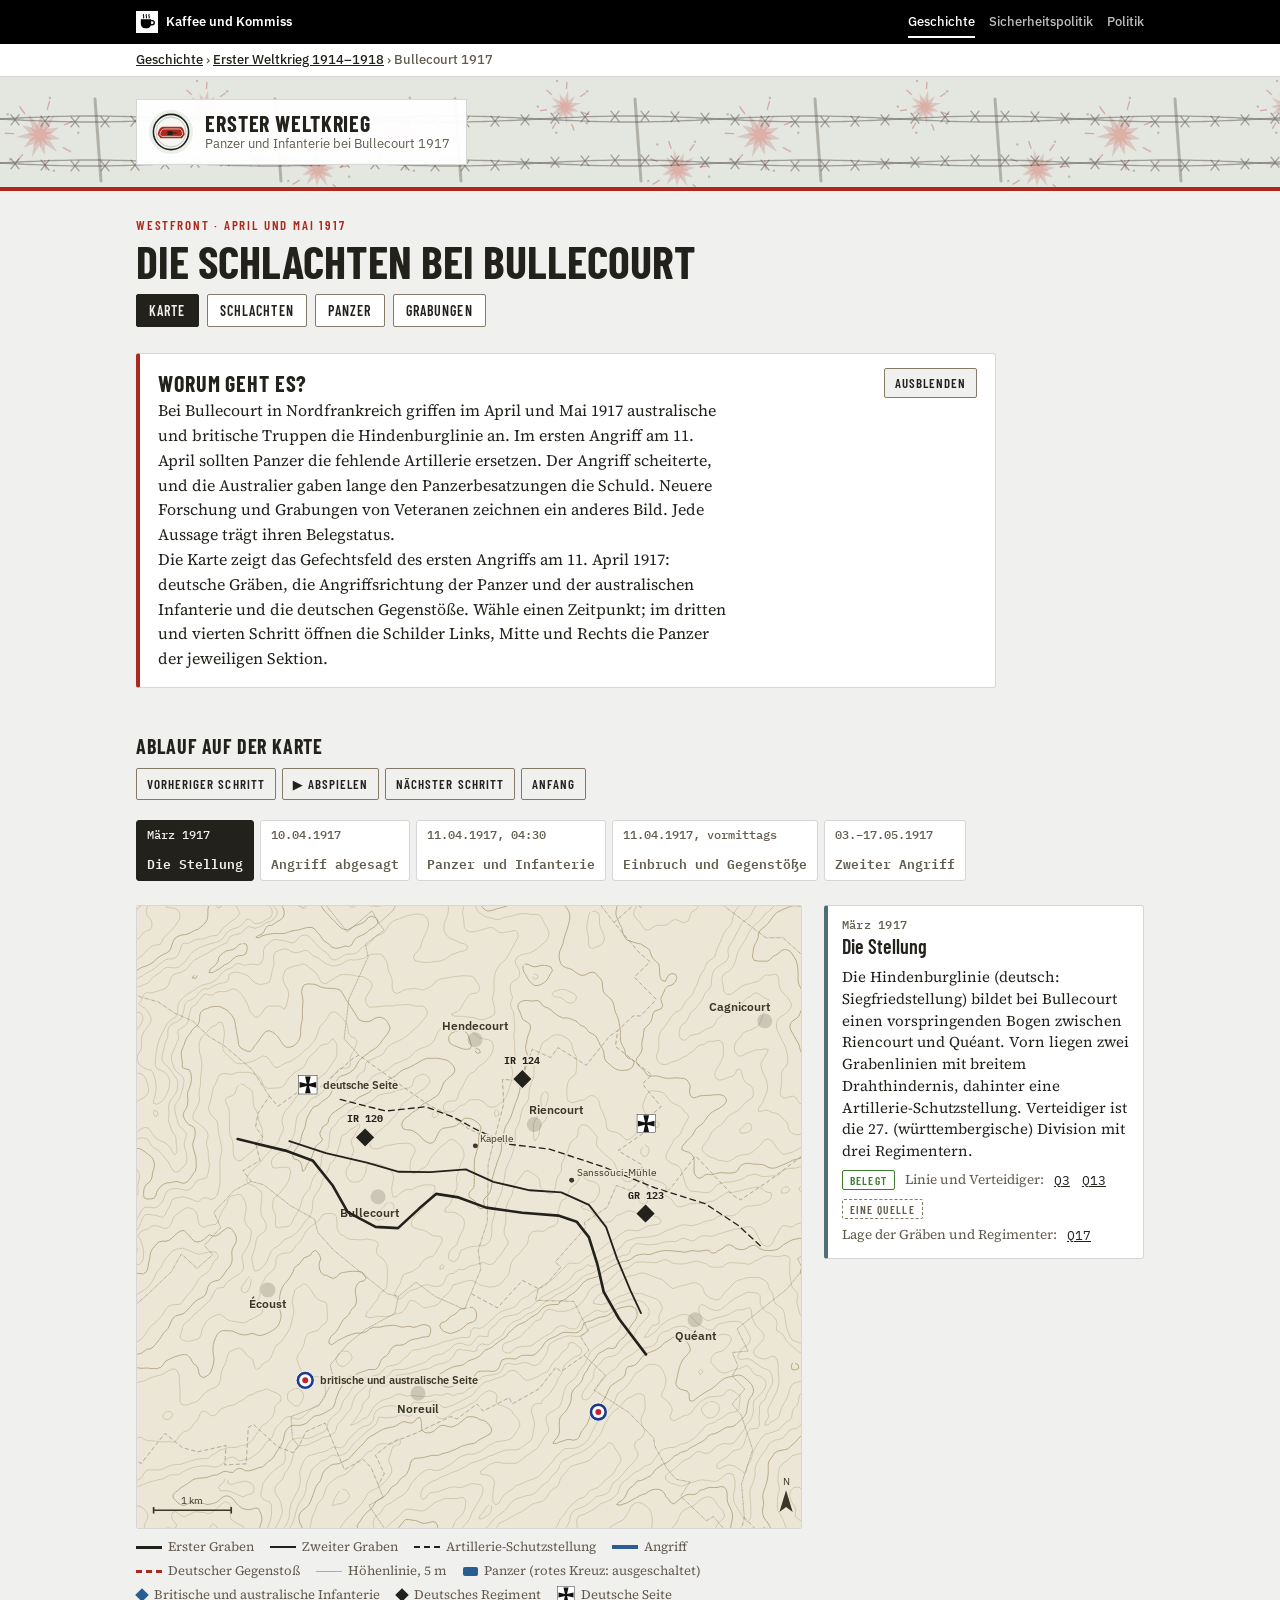
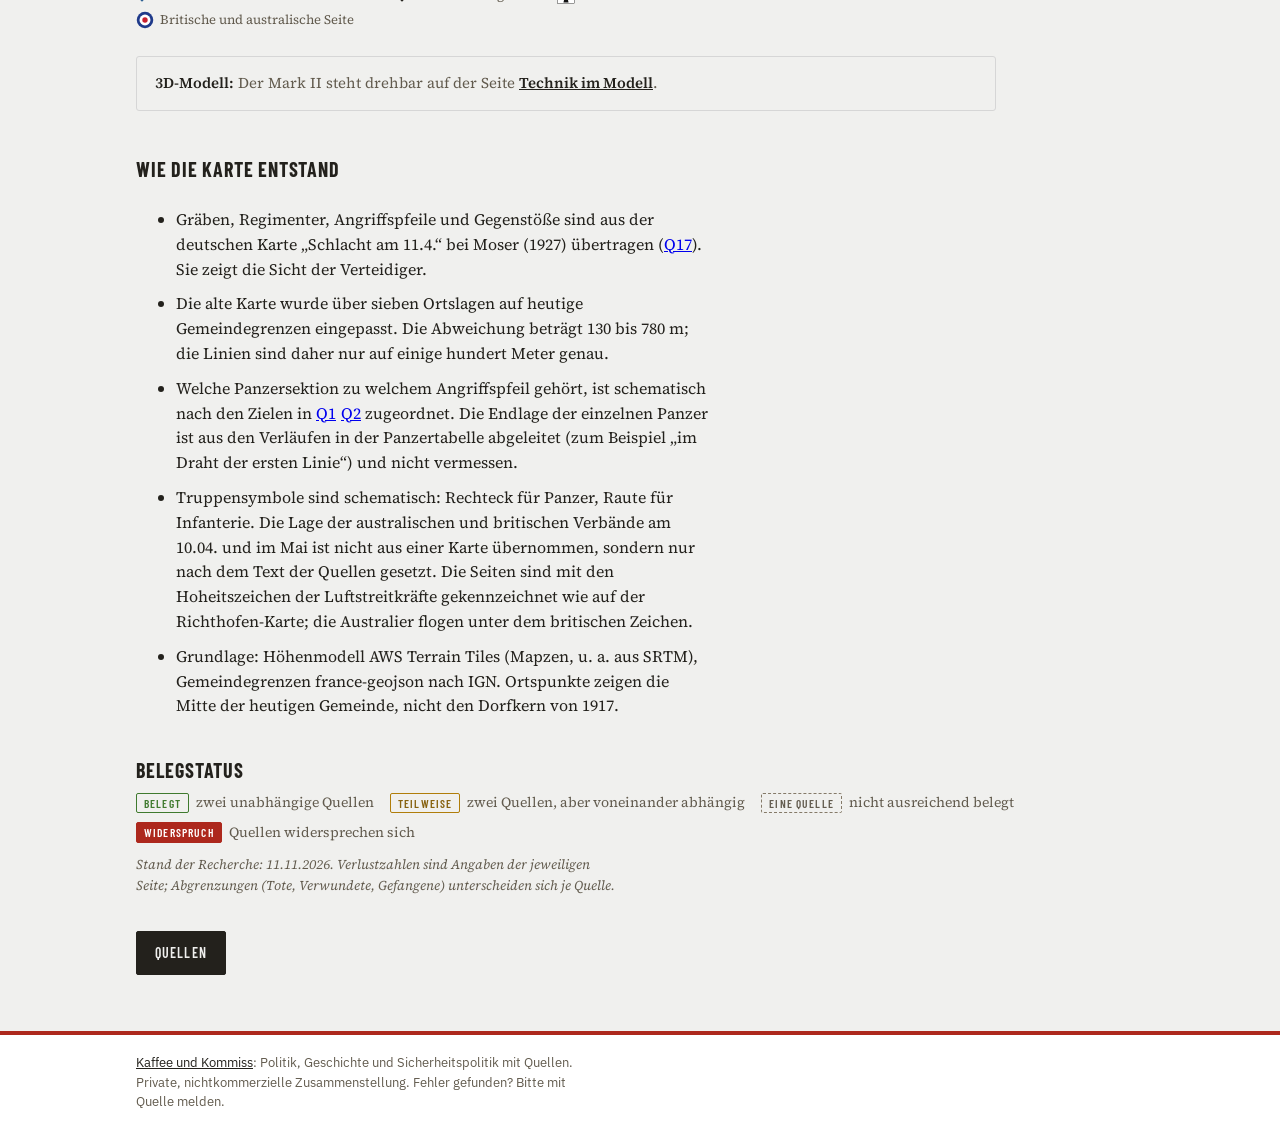
==== index.html @ 636c93b7 "Informationshierarchie: Einstieg, Hauptinformation, Vertiefung Belegstatus-Legende ans Seitenende ve" ====
<!doctype html>
<html lang="de" class="kk-b-gesch">
<head>
<meta charset="utf-8">
<meta name="viewport" content="width=device-width, initial-scale=1, viewport-fit=cover">
<title>Bullecourt 1917</title>
<meta name="description" content="Die Schlachten bei Bullecourt im April und Mai 1917, Schwerpunkt Panzer: interaktive Karte des Gefechtsfelds, Ablauf, Zahlen, Deutungen, mit Belegstatus je Aussage.">
<link rel="canonical" href="https://kaffeeundkommiss.github.io/bullecourt/">
<meta property="og:type" content="website">
<meta property="og:locale" content="de_DE">
<meta property="og:site_name" content="Erster Weltkrieg">
<meta property="og:title" content="Bullecourt 1917">
<meta property="og:description" content="Die Schlachten bei Bullecourt im April und Mai 1917, Schwerpunkt Panzer: interaktive Karte des Gefechtsfelds, Ablauf, Zahlen, Deutungen, mit Belegstatus je Aussage.">
<meta property="og:url" content="https://kaffeeundkommiss.github.io/bullecourt/">
<!-- Vorschau für Linkvorschauen, erzeugt mit werkzeuge/vorschau.js -->
<meta property="og:image" content="https://kaffeeundkommiss.github.io/bullecourt/vorschau/karte.jpg?v=0235e794">
<meta property="og:image:width" content="1200">
<meta property="og:image:height" content="630">
<meta property="og:image:alt" content="Bullecourt 1917: Erster Weltkrieg">
<meta name="twitter:card" content="summary_large_image">
<meta name="twitter:image" content="https://kaffeeundkommiss.github.io/bullecourt/vorschau/karte.jpg?v=0235e794">
<meta name="theme-color" content="#23211C" media="(prefers-color-scheme: light)">
<meta name="theme-color" content="#12110E" media="(prefers-color-scheme: dark)">
<meta name="apple-mobile-web-app-capable" content="yes">
<meta name="apple-mobile-web-app-title" content="Bullecourt 1917">
<link rel="icon" href="icons/favicon.svg" type="image/svg+xml">
<link rel="apple-touch-icon" sizes="180x180" href="icons/apple-touch-icon.png">
<link rel="manifest" href="manifest.webmanifest">
<link rel="stylesheet" href="site.css">
<link rel="preconnect" href="https://fonts.googleapis.com">
<link rel="preconnect" href="https://fonts.gstatic.com" crossorigin>
<link rel="stylesheet" href="https://fonts.googleapis.com/css2?family=Barlow+Condensed:wght@500;600;700&family=Source+Serif+4:opsz,wght@8..60,400;8..60,600&family=IBM+Plex+Sans:wght@400;500;600;700&family=IBM+Plex+Mono:wght@400;500;600&display=swap">
<link rel="stylesheet" href="basis.css">
<link rel="stylesheet" href="seite.css">
<link rel="stylesheet" href="bereich.css">
</head>
<body>
<div class="kk-leiste"><div class="kk-in">
  <a class="kk-haus" href="https://kaffeeundkommiss.github.io/"><img src="kk-tasse.svg" alt="" width="22" height="22"><span>Kaffee und Kommiss</span></a>
  <nav class="kk-bereiche" aria-label="Bereiche"><a href="https://kaffeeundkommiss.github.io/geschichte/" aria-current="true">Geschichte</a><a href="https://kaffeeundkommiss.github.io/sicherheitspolitik/"><span class="kk-lang">Sicherheitspolitik</span><span class="kk-kurz">Sicherheit</span></a><a href="https://kaffeeundkommiss.github.io/politik/">Politik</a></nav>
</div></div>
<nav class="kk-pfad" aria-label="Pfad"><div class="kk-in"><a href="https://kaffeeundkommiss.github.io/geschichte/">Geschichte</a> › <a href="https://kaffeeundkommiss.github.io/geschichte/erster-weltkrieg/">Erster Weltkrieg 1914–1918</a> › <span aria-current="page">Bullecourt 1917</span></div></nav>
<div class="kk-kopf"><div class="kk-in">
  <a class="kk-schild" href="https://kaffeeundkommiss.github.io/geschichte/erster-weltkrieg/"><img src="icons/favicon.svg" alt="" width="44" height="44"><span><span class="kk-name" style="display:block">Erster Weltkrieg</span><span class="kk-unter" style="display:block">Panzer und Infanterie bei Bullecourt 1917</span></span></a>
</div></div>
<main class="wrap" id="inhalt">
  <header>
    <div class="brand"><div class="brand-text">
      <div class="eyebrow">Westfront · April und Mai 1917</div>
      <h1>Die Schlachten bei Bullecourt</h1>
    </div></div>
    <nav class="pages" aria-label="Seiten">
      <a href="index.html" aria-current="page">Karte</a>
      <a href="schlachten.html">Schlachten</a>
      <a href="panzer.html">Panzer</a>
      <a href="grabungen.html">Grabungen</a>
    </nav>
  </header>
  <details class="intro" id="intro" open>
    <summary><h2>Worum geht es?</h2><span class="tgl" aria-hidden="true"><span class="op">Einblenden</span><span class="cl">Ausblenden</span></span></summary>
    <p>Bei Bullecourt in Nordfrankreich griffen im April und Mai 1917 australische und britische Truppen die Hindenburglinie an. Im ersten Angriff am 11. April sollten Panzer die fehlende Artillerie ersetzen. Der Angriff scheiterte, und die Australier gaben lange den Panzerbesatzungen die Schuld. Neuere Forschung und Grabungen von Veteranen zeichnen ein anderes Bild. Jede Aussage trägt ihren Belegstatus.</p>
    <p>Die Karte zeigt das Gefechtsfeld des ersten Angriffs am 11. April 1917: deutsche Gräben, die Angriffsrichtung der Panzer und der australischen Infanterie und die deutschen Gegenstöße. Wähle einen Zeitpunkt; im dritten und vierten Schritt öffnen die Schilder Links, Mitte und Rechts die Panzer der jeweiligen Sektion.</p>
  </details>
  <section class="sect" aria-labelledby="kH">
    <h2 id="kH">Ablauf auf der Karte</h2>
    <div class="kplay" role="group" aria-label="Ablauf steuern"><button type="button" data-k="prev">Vorheriger Schritt</button><button type="button" data-k="play" aria-pressed="false">▶ Abspielen</button><button type="button" data-k="next">Nächster Schritt</button><button type="button" data-k="anf">Anfang</button></div>
    <div class="ksteps" role="group" aria-label="Zeitpunkt wählen">
      <button type="button" data-step="1" aria-pressed="true"><span class="d">März 1917</span><span class="t">Die Stellung</span></button>
      <button type="button" data-step="2" aria-pressed="false"><span class="d">10.04.1917</span><span class="t">Angriff abgesagt</span></button>
      <button type="button" data-step="3" aria-pressed="false"><span class="d">11.04.1917, 04:30</span><span class="t">Panzer und Infanterie</span></button>
      <button type="button" data-step="4" aria-pressed="false"><span class="d">11.04.1917, vormittags</span><span class="t">Einbruch und Gegenstöße</span></button>
      <button type="button" data-step="5" aria-pressed="false"><span class="d">03.–17.05.1917</span><span class="t">Zweiter Angriff</span></button>
    </div>
    <div class="kwrap" data-s="1">
      <figure class="kfig">
<svg class="karte-svg" viewBox="0 0 800 750" role="img" aria-labelledby="kTitel" xmlns="http://www.w3.org/2000/svg">
<title id="kTitel">Karte des Gefechtsfelds bei Bullecourt mit Siegfriedstellung, Angriffsrichtungen und Gegenstößen</title>
<rect class="grund" width="800" height="750"/>
<path class="hl-minor" d="M159.8,-9.9L162.1,-6.1L163.7,-2.1L166.1,1.9L168.6,5.3L169.0,9.3L166.8,12.8L164.4,16.2L161.0,18.4L157.0,19.6L153.5,21.6L150.1,24.2L146.1,25.7L142.1,27.0L138.1,25.5L134.1,24.8L130.6,27.4L127.8,30.5L124.3,33.1L120.3,34.2L116.3,35.2L112.3,36.8L110.1,40.2L108.3,44.0L104.3,45.9L100.3,47.9L96.6,49.9L92.9,51.9L88.9,54.3L85.4,56.5L81.4,58.4L77.4,60.6L73.4,62.9L69.8,64.8L66.6,67.3L64.0,70.5L61.5,73.9L58.5,77.0L55.1,79.1L51.1,80.4L47.1,81.3L43.5,83.1L41.1,86.5L39.5,90.5L38.1,94.5L35.8,98.0L32.2,100.3L28.2,101.7L24.2,102.7L20.2,104.0L16.2,104.8L12.2,104.0L8.3,106.5L6.3,110.6L4.9,114.6L1.9,117.8L4.8,120.7L8.8,122.5L11.9,125.4L13.9,128.9L16.2,132.8L17.3,136.9L16.0,140.9L13.4,144.3L11.1,147.6L8.5,151.2L6.5,155.1L5.6,159.2L5.4,163.2L5.4,167.2L5.4,171.2L3.6,175.1L1.4,178.6L0.1,182.6L0.6,186.6L2.5,190.5L5.9,193.4L9.3,195.5L13.3,197.2L17.3,197.9L19.5,201.5L20.8,205.4L22.0,209.5L22.7,213.5L23.1,217.5L22.9,221.5L22.4,225.5L21.5,229.5L20.1,233.5L19.9,237.5L23.6,239.0L27.5,237.0L30.8,234.7L33.4,231.3L35.5,227.2L37.3,223.2L38.5,219.4L39.3,215.2L39.4,211.2L38.6,207.2L36.6,203.8L33.4,200.4L29.4,198.2L25.5,196.9L22.6,193.5L22.0,189.5L22.3,185.5L22.6,181.5L23.0,177.5L23.7,173.5L24.5,169.5L25.4,165.5L26.8,161.5L28.3,157.4L30.2,153.4L32.2,149.9L34.1,146.0L36.1,142.0L39.1,138.6L42.5,136.1L46.5,134.0L48.8,130.7L49.1,126.6L49.0,122.6L49.7,118.6L51.7,115.0L54.5,111.7L57.4,108.8L60.8,106.1L64.8,104.0L68.8,101.4L72.3,98.8L75.8,96.8L79.4,95.1L83.7,94.0L87.7,93.2L91.7,91.2L95.2,89.0L98.0,86.0L100.8,82.5L103.7,79.5L107.2,76.9L111.2,75.4L115.1,73.9L117.5,70.7L121.5,69.0L125.5,70.3L129.5,71.5L133.5,70.6L137.5,69.8L141.5,70.3L145.5,71.2L149.3,68.8L151.5,64.8L152.4,60.8L152.4,56.8L152.6,52.8L154.1,48.9L157.5,46.2L160.7,43.1L164.4,40.5L168.4,40.5L172.4,41.2L176.4,41.5L180.4,42.6L184.4,44.0L188.4,44.5L191.9,42.1L194.5,38.5L198.2,35.7L202.2,34.9L206.2,36.0L209.6,39.0L212.4,41.9L215.3,45.4L218.2,48.2L221.2,51.1L224.1,53.9L227.9,55.9L230.8,59.1L232.9,62.5L236.5,65.0L240.5,64.6L244.5,62.5L247.9,60.1L251.7,58.5L256.0,57.7L260.0,57.8L264.0,56.9L267.4,54.1L270.2,50.5L273.7,48.3L277.7,46.7L281.0,44.2L284.0,40.8L286.5,37.4L290.3,35.1L294.3,34.2L297.7,32.0L300.4,28.2L302.3,24.7L304.6,21.4L308.0,18.5L312.0,16.6L316.0,15.4L320.0,13.7L324.0,12.3L328.1,11.2L332.1,10.4L336.1,9.7L340.1,9.9L344.1,10.4L347.5,12.6L350.2,16.2L351.2,20.2L350.9,24.2L349.9,28.2L348.1,32.0L346.4,35.8L344.7,39.6L343.3,43.6L342.2,47.6L340.6,51.5L337.8,55.0L334.4,57.9L333.1,61.9L334.9,65.8L338.9,66.8L342.9,67.6L346.9,68.0L350.9,68.0L354.9,67.5L359.0,66.8L363.0,66.6L367.0,65.9L371.0,64.0L374.5,61.9L377.8,59.1L381.8,57.6L385.7,56.2L389.9,54.7L393.9,54.2L397.3,52.2L398.1,48.2L394.4,45.6L390.4,44.8L386.4,42.7L382.4,41.0L378.4,39.6L375.0,37.2L372.1,34.2L370.3,30.5L369.8,26.5L369.9,22.5L371.0,18.5L372.7,14.8L374.3,10.5L375.0,6.5L375.2,2.5L374.8,-1.5L373.3,-5.5L371.2,-9.5L307.5,-9.7L304.2,-6.7L300.8,-3.8L297.2,-1.2L293.1,0.1L289.1,0.5L285.1,0.1L281.1,-0.1L277.1,-0.8L273.1,-2.9L269.1,-3.0L265.1,-1.2L261.7,1.1L257.7,1.3L254.2,-1.5L251.5,-5.0L247.9,-7.0L244.2,-9.5M782.4,-9.9L778.4,-8.8L774.4,-7.4L771.2,-4.4L768.7,-1.1L765.8,1.9L762.6,4.8L759.5,7.5L756.1,10.3L753.6,13.9L750.9,17.3L747.5,20.2L744.0,23.0L741.2,25.8L738.9,29.3L736.8,32.8L734.9,36.8L733.2,40.5L730.9,43.9L728.3,47.6L726.0,51.6L724.0,55.4L722.7,59.7L721.8,63.7L720.5,67.7L718.7,71.7L716.6,75.1L713.7,78.1L709.8,80.2L706.3,83.0L704.6,87.1L705.1,91.1L706.1,95.1L706.6,99.1L707.3,103.1L710.3,106.4L714.3,106.6L718.2,104.8L721.7,102.2L725.2,99.1L728.6,96.7L732.4,95.1L736.5,94.0L740.6,92.7L744.6,91.8L748.6,90.8L752.1,87.7L754.9,84.6L758.9,82.8L762.9,83.6L766.9,82.3L770.9,82.7L772.9,86.5L773.3,90.5L773.5,94.5L774.5,98.5L776.7,102.5L779.5,105.8L782.6,108.8L785.2,112.2L787.5,115.7L788.6,119.7L787.0,123.6L784.1,127.1L781.2,130.2L777.5,132.3L773.9,134.6L771.3,138.0L770.6,142.0L770.5,146.0L771.4,150.0L773.2,153.9L775.3,158.0L777.2,161.9L779.2,165.5L781.1,169.5L782.3,173.5L783.2,177.5L783.9,181.5L784.2,185.5L783.9,189.5L781.8,193.3L778.8,196.3L776.8,200.3L776.4,204.4L776.5,208.4L776.4,212.4L776.2,216.4L775.7,220.4L774.9,224.4L775.2,228.4L778.4,231.0L782.4,231.3L786.4,229.7L790.4,229.0L794.2,231.2L796.4,235.2L799.0,238.4L802.4,236.3L805.2,233.0L807.3,229.5L809.2,225.5L809.9,221.5L809.9,165.5L807.8,161.5L807.3,157.4L808.7,153.6M809.8,538.7L805.8,539.6L801.8,539.4L797.8,537.5L794.4,534.7L791.0,532.0L787.8,529.4L784.7,526.5L781.9,523.1L780.1,519.5L777.8,516.0L774.4,513.4L770.4,511.3L770.4,507.1L771.3,503.0L770.0,499.0L767.8,495.6L764.6,492.4L761.2,490.3L757.4,488.1L754.6,485.3L752.1,481.9L750.7,477.8L750.8,473.8L750.9,469.8L748.1,466.8L744.0,465.9L740.0,465.6L736.0,465.2L732.0,466.7L728.6,468.9L724.6,470.7L720.6,472.5L717.2,474.9L713.7,477.5L710.3,480.6L706.9,483.6L703.4,486.0L699.4,487.4L695.4,487.0L691.4,485.6L687.4,483.9L684.0,481.5L680.0,479.9L677.0,483.0L676.9,487.0L677.7,491.0L679.8,494.4L683.4,497.3L686.8,499.4L690.8,499.2L694.7,497.3L698.8,496.0L702.8,495.2L706.9,494.2L710.9,493.0L714.9,491.1L718.3,489.0L721.9,487.0L726.3,486.5L730.3,486.5L734.2,484.7L738.3,484.0L740.5,487.6L740.4,491.6L741.1,495.6L742.7,499.6L744.5,503.6L746.9,507.0L750.0,509.9L753.2,513.3L755.3,517.3L755.2,521.3L752.8,524.8L749.8,527.6L746.9,530.6L744.1,533.9L742.8,537.9L745.2,542.0L748.6,544.2L752.6,545.4L756.6,545.8L760.6,544.6L764.3,542.5L768.7,543.0L770.9,546.5L772.1,550.5L772.5,554.5L772.4,558.6L772.7,562.6L773.2,566.6L773.5,570.6L773.4,574.6L772.6,578.6L771.6,582.6L770.0,586.6L767.7,590.6L766.0,594.6L764.1,598.6L761.9,602.1L760.2,606.1L760.1,610.1L761.0,614.1L759.9,618.1L757.2,621.3L756.7,625.5L761.1,625.0L764.1,621.5L768.1,619.6L771.5,617.4L774.0,614.1L774.9,610.1L775.9,606.1L777.8,602.3L779.9,598.6L782.2,594.6L784.0,590.6L785.2,586.6L786.2,582.6L787.9,578.6L790.4,575.5L794.4,573.9L798.4,572.7L802.4,572.4L806.4,572.7M20.8,246.0L19.8,250.1L21.9,253.8L25.4,251.8L24.5,247.8L20.8,246.0M132.9,-9.8L136.4,-7.8L139.8,-5.7L143.8,-5.7L147.8,-6.2L151.8,-6.2L155.8,-4.4L158.8,-1.5L160.9,1.9L162.9,5.9L162.9,9.9L161.0,13.5L157.5,15.7L153.5,17.8L150.1,20.0L146.1,21.1L142.1,21.3L138.7,18.6L135.8,15.7L131.8,16.2L129.1,19.6L126.1,22.8L122.6,25.3L118.6,26.8L114.6,27.9L111.1,29.9L107.8,32.8L105.2,36.2L103.1,39.6L99.7,42.0L95.7,43.6L91.7,44.7L87.7,45.7L83.7,47.0L79.7,48.2L76.1,49.9L72.3,52.0L68.3,54.4L64.9,57.4L62.2,60.8L60.0,64.2L57.4,67.6L54.2,70.5L51.1,73.2L47.1,74.6L43.1,74.4L39.1,73.9L35.1,74.0L31.7,76.2L28.8,79.5L25.4,81.8L21.9,84.1L18.5,86.3L16.2,89.8L13.6,92.8L9.3,94.4L5.3,96.0L1.3,97.4L-2.4,99.1L-6.1,101.1L-9.6,103.1L-9.5,134.1L-5.5,132.3L-2.1,129.5L1.9,127.8L5.8,130.0L7.2,134.0L6.9,138.0L5.0,142.0L2.5,145.4L-0.0,148.9L-1.7,152.9L-2.6,156.9L-2.9,160.9L-2.8,164.9L-2.7,168.9L-3.7,172.9L-5.9,176.3L-9.0,179.1L-9.5,205.2L-5.5,203.5L-1.6,202.1L2.5,201.4L6.5,203.0L9.3,205.9L11.3,209.5L12.5,213.5L13.4,217.5L14.0,221.5L13.2,225.5L10.8,228.9L7.6,231.5L3.6,233.2L0.2,235.3L-3.2,238.1L-5.4,242.1L-6.3,246.1L-7.8,250.1L-9.5,278.2L-5.5,275.9L-1.5,273.9L1.9,270.8L5.3,268.4L9.3,266.8L13.3,267.4L16.0,270.7L18.3,274.1L20.8,277.4L23.6,280.2L27.6,282.5L31.7,284.2L35.1,286.3L38.4,289.0L40.8,292.4L42.9,296.5L45.3,299.9L48.1,296.5L48.1,292.4L47.4,288.4L47.1,284.4L47.1,280.4L46.0,276.4L43.1,273.1L41.2,269.0L40.2,265.0L38.4,261.0L37.7,257.0L38.4,253.0L38.5,249.0L38.2,245.0L38.1,241.0L39.0,237.0L41.2,233.0L43.7,229.8L46.4,226.1L48.2,222.1L48.8,218.1L49.2,214.1L48.8,210.1L46.5,206.2L43.7,202.7L41.6,199.2L39.3,195.8L36.2,192.7L32.9,190.1L30.6,186.6L30.1,182.6L30.6,178.6L31.8,174.6L32.8,170.6L33.3,166.6L34.9,162.6L37.0,158.6L37.2,154.6L37.1,150.6L38.1,146.6L40.7,143.1L44.2,141.0L48.2,139.3L52.3,136.9L54.3,133.4L55.3,129.4L56.6,125.4L57.0,121.4L58.3,117.4L61.4,114.3L65.4,113.0L69.0,111.1L71.7,108.1L74.4,104.8L77.4,101.6L81.4,99.7L85.4,99.9L89.4,98.2L92.9,95.9L96.9,94.3L100.9,92.9L104.9,92.5L108.7,91.1L110.7,87.1L110.5,83.1L114.0,80.6L118.1,79.7L122.1,79.9L126.1,81.3L129.9,82.5L134.0,84.2L136.9,87.4L139.7,90.5L143.2,93.1L147.2,94.5L151.2,94.2L155.2,93.5L159.3,91.9L160.9,87.7L161.7,83.7L162.5,79.7L163.6,75.7L164.9,71.7L165.1,67.7L164.6,63.7L164.6,59.7L166.4,55.7L170.1,53.8L174.1,52.5L178.1,51.5L182.1,52.7L185.6,54.8L189.6,56.1L193.6,56.2L197.6,55.1L201.6,53.4L205.6,54.0L208.8,56.8L211.9,59.9L215.7,61.4L219.3,63.4L222.5,65.9L226.2,68.7L230.2,70.5L234.2,72.0L238.2,72.2L242.2,71.2L246.2,69.9L250.1,67.7L253.7,65.4L257.7,64.7L261.7,65.1L265.7,64.6L269.7,63.9L273.7,62.9L277.1,60.4L281.0,58.5L285.1,58.0L289.1,57.9L293.1,58.0L296.5,60.2L298.9,63.7L301.1,67.7L302.0,71.7L302.4,75.7L303.6,79.7L305.7,83.6L307.2,87.7L307.5,91.7L307.5,95.7L307.5,99.7L309.2,103.7L312.8,105.4L317.2,103.9L320.6,101.7L324.6,100.4L328.6,100.1L332.6,99.4L336.6,99.6L340.6,100.6L344.6,101.0L348.7,99.7L352.7,97.7L356.1,95.4L358.8,92.2L362.3,89.4L366.2,87.7L370.4,86.9L374.4,86.7L378.4,85.8L382.4,84.9L386.4,84.7L390.4,84.2L394.4,84.1L398.4,84.2L402.4,84.5L406.3,86.5L408.7,90.5L411.3,94.0L412.5,98.0L412.2,102.0L409.3,105.0L405.3,105.2L401.3,106.1L398.4,109.1L396.1,112.6L393.9,116.3L391.7,120.3L389.3,124.3L386.2,127.1L382.4,128.7L378.5,130.6L382.4,132.6L386.4,132.8L390.4,132.8L394.4,132.9L398.4,133.7L402.4,134.1L406.4,134.6L410.5,136.1L414.5,137.1L418.5,136.7L422.4,135.1L426.5,133.5L430.3,131.1L431.4,127.1L430.7,123.1L429.9,119.1L428.8,115.2L428.3,111.1L429.4,107.1L430.1,103.1L430.1,99.1L430.0,95.1L430.1,91.1L430.3,87.1L431.0,83.1L432.2,79.3L433.9,75.6L436.2,71.8L439.1,68.5L442.5,66.1L445.2,63.1L447.4,59.1L449.4,55.4L451.6,51.6L453.8,47.6L455.6,43.6L457.7,40.2L459.5,36.2L458.6,32.2L455.7,29.4L451.6,30.3L447.6,30.9L443.6,31.7L439.6,32.4L435.7,31.6L432.2,28.9L428.8,26.2L424.8,26.1L420.7,27.0L416.7,28.4L412.7,29.5L408.7,30.5L404.7,31.1L400.7,31.1L397.0,29.3L394.5,25.9L393.9,21.9L393.8,17.9L393.2,13.9L392.3,9.9L392.4,5.9L393.4,1.9L394.1,-2.1L394.2,-6.1M762.3,-9.5L760.6,-5.7L756.6,-3.7L752.6,-3.6L748.6,-2.4L745.2,0.7L742.9,4.1L740.9,8.2L738.9,11.7L736.0,15.0L732.6,17.2L729.2,20.0L727.2,23.6L725.4,27.6L723.1,31.6L721.2,35.1L719.4,38.9L717.6,42.5L715.2,45.9L713.0,49.4L711.9,53.4L712.3,57.4L712.6,61.4L710.9,65.4L707.4,68.2L704.0,70.4L700.6,72.7L697.1,75.3L694.7,78.5L693.3,82.5L692.4,86.5L692.1,90.5L692.1,94.5L690.6,98.5L687.4,101.9L684.5,104.8L682.8,108.7L681.1,112.8L678.3,116.3L675.6,119.7L673.1,123.1L670.2,126.0L666.8,128.8L665.1,132.6L663.4,136.3L661.1,140.2L657.6,142.3L654.6,145.4L653.9,149.4L653.1,153.4L653.6,157.4L655.9,160.8L659.9,161.8L663.4,159.4L666.2,156.3L670.2,155.2L674.2,154.7L678.2,153.1L681.7,150.8L685.1,148.6L689.1,146.8L693.1,145.7L695.9,142.6L697.7,138.8L700.0,135.3L703.4,132.5L706.9,130.1L710.3,128.0L714.3,126.7L718.3,126.5L722.3,126.7L726.2,124.3L727.9,120.3L729.7,116.7L732.0,113.4L735.4,110.6L739.5,108.9L742.3,105.8L746.3,104.6L750.1,106.5L753.8,109.2L757.2,111.4L761.0,112.8L762.1,116.8L760.9,120.8L758.5,124.3L755.8,127.7L754.0,131.7L752.6,135.6L751.2,139.7L749.2,143.3L745.8,145.9L741.8,148.2L737.8,150.0L733.7,151.0L729.9,153.4L727.6,157.4L724.8,160.3L721.9,163.2L720.2,167.2L719.5,171.2L720.2,175.2L722.4,178.6L725.7,180.9L729.7,180.2L733.2,177.9L737.2,176.4L741.0,175.2L744.6,173.4L748.6,173.2L752.6,173.0L756.6,172.1L760.6,172.9L758.9,176.8L756.8,180.9L754.4,184.3L752.2,188.3L751.7,192.3L752.5,196.3L754.0,200.3L755.7,204.4L757.7,208.4L759.0,212.4L759.5,216.4L759.6,220.4L758.9,224.3L757.3,228.4L755.6,232.4L753.9,236.4L751.8,239.8L749.2,242.9L748.5,247.3L752.6,247.4L756.6,245.9L760.6,246.4L764.5,248.4L768.7,249.5L772.7,250.8L776.1,253.5L778.7,257.0L782.4,259.6L784.4,263.3L784.7,267.3L786.4,271.0L789.2,274.0L793.3,275.4L797.3,275.5L801.3,273.9L803.9,270.7L806.2,266.7L808.1,263.1L809.2,258.7L808.8,254.7L808.8,250.7L809.5,246.7M809.8,524.3L805.8,526.1L801.8,527.0L797.8,526.4L793.8,524.9L789.9,523.1L787.2,519.6L785.5,515.6L783.9,511.6L782.6,507.6L781.9,503.6L781.3,499.6L780.7,495.6L780.2,491.6L778.9,487.7L776.2,484.1L772.7,481.9L769.2,479.2L767.3,475.6L766.8,471.6L765.9,467.5L763.5,463.5L761.3,460.1L760.4,456.1L758.4,452.3L754.3,450.0L750.3,447.9L746.3,447.5L742.3,447.6L738.3,447.6L734.3,447.9L730.3,449.1L726.3,450.5L722.3,451.9L719.0,454.4L716.0,457.7L713.4,460.7L710.3,463.4L707.6,466.4L705.2,469.8L702.5,473.3L698.8,474.9L694.9,473.8L690.8,472.3L686.8,469.9L684.0,467.0L682.6,463.0L681.1,459.1L677.8,456.1L673.7,454.2L669.7,453.9L665.7,455.0L661.6,456.6L657.6,457.1L653.6,458.1L649.6,459.7L645.6,461.0L642.2,458.8L639.3,455.7L635.9,452.7L632.5,450.0L628.5,448.7L624.5,447.4L620.5,445.8L616.7,444.1L612.4,442.6L608.4,442.1L604.4,442.7L600.5,444.7L596.4,445.3L592.4,445.9L588.4,447.5L585.0,450.0L581.8,452.7L578.7,456.0L575.9,459.0L572.4,461.5L568.4,463.5L564.4,465.2L560.4,466.7L556.4,468.5L553.5,471.6L550.6,475.0L549.9,479.0L554.1,479.7L558.1,480.4L562.1,479.8L566.1,478.3L570.1,476.5L573.9,474.4L577.5,472.1L581.5,470.1L585.5,469.0L589.5,467.5L593.5,465.8L597.6,466.2L601.6,467.3L605.6,466.6L609.6,467.3L613.4,469.3L617.4,470.4L621.6,472.0L625.5,473.3L629.0,475.9L631.3,479.6L633.0,483.6L632.0,487.6L629.8,491.0L628.9,495.0L629.1,499.0L628.9,503.0L625.0,504.7L621.0,505.5L618.2,508.8L615.9,512.8L613.0,516.2L611.3,520.0L615.3,519.1L618.7,516.9L622.2,514.7L625.3,512.2L628.4,508.8L631.3,505.3L634.8,502.8L638.2,500.2L641.6,498.1L645.6,496.4L649.6,495.0L653.6,493.0L657.6,492.1L661.6,492.3L665.7,493.5L669.1,496.0L671.9,499.6L674.8,502.7L678.2,504.9L681.7,507.0L685.1,509.1L689.1,511.0L693.1,510.6L696.3,508.2L698.8,505.0L702.4,503.0L706.9,502.5L710.9,501.2L714.9,500.5L718.9,500.5L722.9,500.3L726.9,501.4L730.3,504.1L732.6,507.5L734.6,511.0L736.6,514.8L738.5,518.5L738.8,522.5L737.5,526.5L734.9,529.7L730.9,531.6L727.7,534.5L725.8,538.5L723.7,542.5L725.7,546.0L729.7,546.2L733.7,545.5L737.8,545.6L741.3,547.7L744.6,550.3L748.1,552.8L751.5,555.1L755.5,557.2L759.5,558.5L762.8,560.8L764.6,564.7L765.5,568.9L766.0,572.9L765.1,576.9L762.9,580.6L760.8,584.3L758.7,588.3L757.6,592.3L755.4,595.8L752.1,598.3L750.1,602.1L749.9,606.1L750.1,610.1L749.6,614.1L749.3,618.1L750.0,622.1L749.7,626.1L747.5,629.5L743.5,629.9L739.5,629.7L736.6,632.8L734.9,636.4L733.4,640.4L732.5,644.4L731.3,648.4L729.2,652.2L725.9,654.7L721.7,655.4L717.7,656.9L714.9,659.7L712.1,662.7L708.6,665.3L705.1,667.6L701.7,669.7L698.8,672.7L698.7,677.1L702.8,678.1L706.3,675.7L710.3,673.8L714.3,673.5L718.3,674.3L722.3,676.4L725.7,678.6L729.2,680.7L731.9,683.9L734.4,680.5L734.8,676.5L736.5,672.5L738.8,669.0L740.4,665.0L741.4,661.0L742.8,657.0L744.9,653.0L746.9,649.1L749.1,645.6L751.5,642.3L754.3,638.7L757.8,636.0L761.8,635.1L765.8,633.9L769.8,632.5L773.7,630.7L776.7,627.5L779.3,624.4L782.4,621.8L786.2,619.8L788.7,616.4L789.3,612.4L789.8,608.4L792.1,604.6L795.0,601.6L796.7,597.9L797.3,593.5L798.0,589.5L800.7,586.2L804.7,587.3L808.7,589.4M735.5,261.4L732.0,263.8L729.0,266.7L725.9,270.1L727.5,274.0L731.5,273.6L735.5,272.7L739.5,270.8L740.7,266.7L739.5,262.9L735.5,261.4M111.6,-9.5L113.5,-5.7L116.9,-2.7L119.6,0.8L121.8,4.2L123.6,8.2L121.6,12.2L118.6,15.5L114.6,17.7L111.2,20.6L107.8,23.4L104.4,25.9L101.5,29.1L99.3,32.8L96.3,35.6L92.3,35.7L88.3,36.5L84.3,38.1L80.3,39.6L76.3,39.9L72.3,40.1L68.3,41.5L64.5,43.6L60.8,45.5L56.8,44.5L53.6,47.1L52.7,51.1L51.2,55.1L49.5,59.1L46.7,61.9L42.7,63.7L38.5,63.8L34.5,64.6L31.1,67.1L27.6,69.7L24.2,72.8L20.8,75.5L17.3,77.8L13.6,79.7L9.9,81.6L6.5,84.2L2.5,86.2L-1.5,88.1L-5.5,90.0L-9.0,92.2L-9.5,219.0L-6.3,222.1L-6.4,226.1L-8.5,229.5L-9.5,284.2L-5.5,283.8L-1.5,281.6L2.5,279.7L6.5,279.4L10.5,279.9L13.9,282.1L15.9,286.2L18.1,289.6L21.4,292.0L25.1,294.2L28.1,297.0L31.1,300.3L33.9,303.8L36.8,307.0L39.0,310.8L40.8,314.7L43.1,318.2L46.5,320.8L50.5,319.7L53.2,316.5L56.7,313.6L59.1,310.2L60.0,306.2L60.1,302.2L59.6,298.2L58.5,294.2L57.1,290.2L56.9,286.2L57.8,282.1L59.0,278.1L59.3,274.1L57.1,270.7L54.0,268.0L51.1,265.0L49.4,261.2L48.2,257.0L47.2,253.0L46.1,249.0L45.5,245.0L45.4,241.0L47.5,237.0L50.0,233.7L51.9,230.1L53.2,226.1L54.5,222.1L55.4,218.1L56.2,214.1L56.6,210.1L55.5,206.1L52.5,203.2L49.2,200.9L46.3,198.1L44.4,194.1L42.9,190.1L41.7,186.0L41.4,182.0L42.3,178.0L43.9,174.0L45.8,170.0L47.4,166.0L49.2,162.0L50.4,158.0L49.2,154.0L49.2,150.0L52.8,147.5L56.3,145.3L59.6,142.6L61.8,138.6L62.4,134.6L63.1,130.6L64.4,126.6L65.4,122.6L68.8,120.2L72.1,117.4L74.4,114.0L77.4,110.8L79.7,107.3L83.5,106.0L87.6,107.1L91.7,107.3L94.9,104.3L99.2,103.0L103.2,103.2L107.2,103.1L111.2,101.5L115.2,99.7L119.2,100.5L122.6,102.8L125.5,105.8L127.8,109.2L130.1,112.8L132.1,116.3L133.8,120.3L135.0,124.3L136.9,128.2L139.8,131.1L142.7,134.2L146.7,133.3L149.5,130.2L151.8,126.8L154.4,123.1L158.1,120.7L162.1,120.6L166.1,120.5L170.1,120.4L174.1,121.6L177.4,124.3L179.9,120.8L180.7,116.8L181.7,112.8L182.6,108.8L182.6,104.8L181.6,100.8L179.3,96.9L177.3,92.8L176.1,88.8L176.0,84.8L177.2,80.8L179.1,76.8L182.7,74.8L186.7,73.2L190.7,72.1L194.7,71.6L198.7,69.8L202.7,70.3L205.9,72.8L209.6,75.7L212.9,78.5L216.2,81.4L218.4,84.8L219.9,88.5L222.2,92.0L226.2,93.6L230.2,92.0L233.6,89.6L237.2,87.7L240.8,85.4L244.5,83.1L248.5,82.4L252.5,82.8L256.5,82.8L260.5,83.2L264.5,84.5L268.5,84.9L272.5,85.1L276.0,87.2L279.4,89.5L282.6,92.2L283.3,96.3L281.7,100.3L279.6,103.7L277.4,107.1L275.4,111.1L275.5,115.1L277.0,119.1L280.0,122.1L284.0,121.7L288.0,121.7L292.0,121.1L296.0,120.7L300.0,120.2L304.0,120.4L308.0,120.6L312.0,119.6L316.0,119.4L320.0,119.1L324.0,118.8L328.1,118.9L332.1,120.0L336.1,120.9L340.1,120.6L344.1,120.5L347.5,122.9L349.6,126.6L349.6,130.6L347.5,134.1L344.9,137.4L342.0,140.9L339.1,143.7L336.1,146.8L333.0,149.4L329.9,152.3L327.0,155.2L323.5,157.7L320.0,160.0L316.2,162.0L312.2,163.7L308.5,165.5L304.6,167.7L301.2,170.6L298.9,174.6L296.8,178.0L293.4,180.3L289.1,181.9L285.5,183.8L281.7,185.5L277.7,187.2L275.1,190.6L275.0,194.6L274.0,198.6L270.3,201.1L266.8,203.6L264.7,207.2L264.2,211.2L267.4,213.6L271.4,213.8L275.4,213.4L279.2,211.2L282.0,207.8L284.8,204.9L288.6,202.9L292.6,201.3L296.6,199.8L300.5,198.1L304.0,195.9L306.9,193.0L310.3,190.3L314.3,188.8L318.3,187.3L322.1,185.5L326.1,183.8L329.5,181.5L332.4,178.0L335.4,175.2L338.9,173.0L342.9,171.3L346.9,170.0L350.9,168.3L354.3,166.0L357.2,163.2L359.4,159.2L361.0,155.2L362.9,151.2L365.8,147.9L369.8,146.7L373.8,146.3L377.8,146.1L381.8,145.9L385.8,145.7L389.9,145.9L393.9,146.3L397.9,147.6L401.9,150.0L405.3,152.6L408.6,155.7L411.6,158.4L415.6,159.8L419.6,160.3L423.6,161.1L427.6,163.2L429.2,167.2L429.2,171.2L428.5,175.2L426.5,179.2L423.9,182.6L421.3,185.9L418.5,188.8L415.0,191.1L411.7,193.5L408.7,196.9L405.9,199.9L401.9,201.8L399.0,204.9L396.7,208.4L394.6,212.4L392.9,216.4L391.0,220.0L388.6,223.2L387.2,227.2L386.3,231.2L384.1,234.7L380.1,234.8L376.1,235.2L372.1,236.7L369.5,239.8L369.2,243.8L371.0,247.5L375.0,248.2L379.0,248.1L383.0,246.5L385.8,243.7L389.3,240.6L393.3,239.7L396.7,237.2L399.6,234.1L403.6,233.4L407.6,233.3L411.6,233.3L415.6,235.0L419.0,237.1L421.5,240.4L425.3,242.0L429.3,242.5L433.3,241.0L436.8,238.1L440.2,236.0L442.9,233.0L445.1,228.9L446.7,224.9L447.9,220.9L449.2,216.9L450.5,213.1L451.5,208.9L452.2,204.9L452.5,200.9L452.1,196.9L451.0,192.9L451.8,188.9L453.9,185.5L455.2,181.5L455.4,177.5L455.1,173.5L455.0,169.5L454.9,165.5L454.6,161.5L453.9,157.5L454.2,153.4L455.0,149.4L455.3,145.4L454.7,141.4L454.4,137.4L454.2,133.4L453.8,129.4L452.4,125.4L450.5,121.5L450.0,117.4L451.5,113.4L452.4,109.4L450.7,105.4L449.8,101.4L449.7,97.4L450.5,93.4L453.4,90.6L457.4,88.5L460.2,85.5L461.1,81.4L460.4,77.4L458.6,73.4L456.3,69.9L455.7,65.9L457.8,61.9L461.3,59.7L465.4,58.0L469.4,57.2L473.4,56.7L477.4,54.5L480.8,52.3L484.3,49.7L487.7,46.8L490.9,44.2L494.0,40.8L495.7,37.0L496.4,32.8L495.4,28.8L493.4,25.1L491.1,21.4L489.0,17.3L487.3,13.3L484.3,10.7L480.3,10.1L476.3,10.3L472.2,9.7L468.2,9.0L464.2,9.3L460.2,9.8L456.2,10.5L452.2,12.1L448.2,12.9L444.2,13.2L440.2,14.8L436.2,16.4L432.2,16.1L428.2,14.8L424.2,14.3L420.2,13.1L416.5,11.0L412.9,8.8L410.1,5.3L408.2,1.3L407.5,-2.7L407.9,-6.7L606.9,-9.5L604.1,-6.1L602.4,-2.1L601.0,1.9L598.9,5.9L598.3,9.9L600.4,13.6L603.2,16.8L606.1,20.0L608.4,23.6L610.6,27.1L614.2,29.2L618.2,28.3L621.6,25.5L625.6,23.5L629.6,23.4L633.6,23.4L637.6,23.1L641.0,20.8L643.9,17.9L647.9,16.4L651.9,17.2L655.9,19.4L659.9,19.9L663.9,18.2L665.8,14.5L666.5,10.5L668.5,7.0L672.5,5.1L675.3,1.9L676.9,-2.1L677.5,-6.1L680.0,-9.5L734.3,-9.6L731.5,-6.5L728.8,-3.2L725.7,0.1L723.0,3.0L720.4,6.5L718.9,10.3L717.8,14.5L716.8,18.5L715.6,22.5L712.6,25.7L709.4,28.8L707.3,32.2L705.5,36.2L704.0,40.2L702.5,44.2L700.6,48.2L698.8,52.0L697.5,56.2L696.2,60.2L693.7,63.4L690.3,65.5L686.8,68.1L684.9,72.2L683.6,76.2L681.3,79.7L679.0,83.1L677.3,87.1L676.1,91.1L674.5,95.1L672.2,99.1L670.7,103.1L668.9,107.1L665.7,110.4L662.8,113.3L660.0,116.8L658.0,120.3L656.0,124.3L652.5,126.4L648.5,128.1L645.6,131.1L643.2,134.6L640.7,138.0L638.5,141.4L636.1,144.9L633.2,148.3L630.7,151.7L629.2,155.7L628.7,159.7L628.6,163.7L628.7,167.7L628.5,171.7L627.6,175.8L625.9,179.8L626.0,183.8L627.9,187.4L631.0,190.1L635.2,191.2L639.3,190.4L643.2,188.3L647.3,187.1L651.2,186.0L654.8,184.0L658.6,182.0L662.6,180.3L665.7,177.5L669.1,175.5L672.3,172.9L674.8,169.6L678.8,167.5L682.8,167.1L686.3,164.4L690.3,162.9L694.3,163.2L698.3,162.1L702.3,162.2L705.7,164.9L706.5,168.9L706.5,172.9L706.5,176.9L706.1,180.9L704.9,184.9L702.9,188.9L700.6,192.8L698.3,196.3L696.4,200.3L696.1,204.4L698.3,208.4L702.3,209.9L706.3,209.0L710.1,207.2L714.3,205.9L718.3,204.8L721.2,201.6L722.4,197.5L726.3,196.4L728.6,199.8L729.3,203.8L730.3,207.8L732.5,211.8L736.0,214.6L739.6,216.4L741.9,219.8L742.6,223.8L742.5,227.8L740.6,231.8L737.2,233.9L733.7,236.3L730.7,239.2L728.0,242.4L725.2,245.5L721.7,247.7L717.7,249.9L714.2,251.8L711.0,254.7L708.6,258.0L706.0,261.6L702.8,264.3L698.8,266.5L695.4,269.5L692.4,272.4L690.5,276.4L688.6,280.4L686.4,283.9L683.4,287.2L681.1,290.6L681.3,294.7L684.0,297.9L687.1,300.5L690.8,302.7L694.8,303.6L698.8,305.6L702.7,306.8L706.9,307.0L710.9,308.1L714.9,307.0L718.9,304.5L722.3,302.0L726.2,300.5L730.3,299.7L734.3,299.3L738.3,298.4L741.8,296.1L745.2,293.3L748.3,290.7L751.2,287.9L753.8,284.6L756.4,281.6L760.6,280.7L764.4,282.7L767.2,285.6L769.2,289.1L771.7,292.4L774.9,295.9L777.8,298.9L781.8,298.7L785.8,297.6L789.8,296.5L793.8,294.7L797.2,292.4L800.7,290.2L804.1,288.0L807.6,285.2M809.8,498.0L805.8,497.7L801.8,495.7L799.0,492.2L797.6,488.1L796.7,484.1L795.5,480.1L794.8,476.1L795.8,472.1L796.1,468.1L793.8,464.1L791.0,461.2L788.8,457.8L788.1,453.8L787.5,449.8L786.6,445.8L786.3,441.8L786.4,437.8L786.3,433.8L786.5,429.8L786.8,425.8L784.7,422.1L780.7,420.9L776.7,421.7L772.7,422.4L768.7,422.1L764.6,421.8L760.6,421.4L756.6,421.9L752.6,423.9L748.6,426.1L744.6,427.7L741.2,429.9L737.2,431.6L733.2,431.1L729.2,430.3L725.2,430.1L721.2,430.1L717.2,429.6L713.1,429.9L709.1,431.9L705.7,434.5L701.7,435.2L697.7,435.2L693.7,435.2L689.7,434.2L686.3,431.5L682.2,430.0L678.2,428.8L674.2,427.8L670.2,428.5L666.2,429.5L662.2,430.5L658.2,431.2L654.2,431.3L650.2,431.0L646.2,430.6L642.4,428.6L638.8,426.5L634.8,426.2L630.7,427.8L626.7,429.6L622.7,429.8L618.7,429.3L614.7,429.3L610.7,428.7L606.7,428.9L602.7,429.1L598.7,430.2L595.6,433.2L592.4,435.8L588.4,436.8L584.4,438.2L580.4,439.9L577.0,442.7L574.1,445.7L571.4,448.7L568.4,451.8L565.2,454.4L560.9,455.9L556.9,455.6L552.9,456.8L549.6,459.0L546.1,461.8L543.6,465.3L542.1,469.2L539.9,472.7L537.3,476.1L534.2,479.6L530.6,482.2L527.2,484.4L523.2,486.1L519.2,487.3L515.2,488.4L511.2,488.1L507.2,488.5L503.1,487.4L499.1,486.3L495.1,486.2L491.1,488.7L489.0,492.7L487.4,496.7L483.8,499.0L479.7,500.2L476.8,503.5L474.0,506.4L470.8,509.3L467.9,512.2L465.0,515.6L462.0,518.5L458.5,520.5L454.5,522.3L450.5,524.4L446.5,525.5L442.5,527.1L440.5,530.5L440.3,534.5L443.1,537.9L447.1,538.7L451.1,537.5L453.9,534.6L457.4,532.1L461.4,531.0L465.4,530.7L469.4,530.5L473.4,530.2L477.4,528.5L480.8,525.5L484.3,523.4L487.7,520.9L491.1,518.5L495.1,516.5L499.0,514.5L502.3,511.6L504.7,508.2L508.4,506.5L512.3,505.4L516.3,506.3L519.7,508.6L523.7,509.5L527.8,509.6L531.4,507.6L533.0,503.6L534.6,499.6L537.8,496.7L541.2,494.4L544.9,492.2L548.3,489.9L551.8,487.8L555.8,487.2L559.8,488.7L563.8,489.3L567.7,487.6L571.2,485.0L574.7,482.0L578.1,479.3L582.1,477.8L586.1,476.5L590.1,475.3L594.1,473.7L598.1,474.5L602.1,475.0L606.1,475.8L610.1,477.6L613.3,480.7L615.8,484.1L617.2,488.1L616.9,492.2L614.7,496.0L611.9,498.9L609.0,502.2L606.2,505.3L603.4,508.2L601.2,512.2L599.5,516.2L597.6,520.2L595.3,523.6L591.9,525.9L588.5,528.8L585.7,531.6L582.8,535.1L579.9,538.5L576.4,541.1L572.4,542.6L568.4,543.0L564.4,544.5L561.2,547.1L559.0,550.5L555.8,553.2L552.5,556.3L550.8,560.3L550.4,564.3L549.7,568.3L547.8,571.8L544.9,574.9L542.2,578.6L539.8,582.0L537.5,586.0L536.0,590.0L536.8,594.0L540.9,595.3L544.9,592.9L547.7,589.5L550.1,586.2L552.7,582.6L554.9,579.2L557.5,575.7L560.3,572.3L563.2,568.9L566.1,565.5L569.0,562.2L572.3,559.7L576.4,557.7L579.1,554.5L581.2,551.1L584.1,548.2L587.3,545.5L590.7,543.2L594.5,541.4L598.1,539.1L601.4,536.2L605.0,533.6L609.0,532.4L613.0,532.3L617.0,531.3L621.0,530.2L624.5,527.8L626.7,524.2L627.6,520.2L629.6,516.4L633.0,513.7L637.0,512.4L641.0,511.4L644.5,508.9L648.5,507.2L652.5,506.8L656.5,506.0L660.5,506.8L664.1,508.8L667.4,511.3L671.4,513.3L675.4,514.2L678.7,517.3L682.2,519.6L686.3,521.1L690.3,521.9L694.3,521.7L698.0,519.6L701.7,516.8L705.7,515.9L709.7,516.3L713.7,517.5L716.1,520.8L715.2,524.8L713.1,528.2L710.5,531.6L707.6,534.5L704.0,536.5L700.0,537.5L696.0,539.1L693.1,542.3L691.5,546.0L691.6,550.0L694.3,553.1L697.1,556.1L700.0,559.7L703.4,561.8L707.4,562.7L711.4,562.1L715.4,559.9L719.4,558.9L723.4,557.9L727.3,556.8L731.0,555.1L734.9,553.6L738.3,556.1L740.5,559.7L742.9,563.0L746.3,565.3L750.3,566.2L753.8,568.2L756.6,571.7L757.9,575.7L757.1,579.7L754.9,583.5L752.2,587.2L749.2,590.2L746.1,592.9L743.5,596.0L742.3,600.3L742.5,604.3L742.7,608.4L741.8,612.4L740.6,616.4L738.9,620.3L735.6,623.2L733.3,626.7L731.5,630.7L729.2,633.9L726.3,637.5L724.0,640.9L721.5,644.4L718.3,647.0L714.3,648.1L710.3,648.0L706.3,647.7L702.4,649.0L698.7,650.7L695.4,653.3L693.0,656.4L689.7,658.8L685.7,659.5L681.7,658.8L677.7,657.1L673.7,658.0L670.5,660.5L667.5,663.9L663.9,666.0L659.9,667.7L656.5,669.9L653.2,673.0L650.3,675.9L646.8,678.6L643.3,681.3L639.9,683.5L636.7,686.8L636.9,690.8L639.9,693.5L643.9,695.7L647.9,696.6L651.9,698.1L655.9,699.2L659.9,697.8L663.9,696.1L667.9,694.6L671.9,693.8L676.0,692.3L680.0,691.4L684.0,691.8L688.0,692.0L692.0,692.9L696.0,693.3L700.0,692.4L703.4,690.0L706.7,686.8L710.3,683.9L714.3,683.4L718.2,685.1L719.6,689.1L720.4,693.1L720.7,697.1L720.3,701.1L719.5,705.1L718.8,709.1L718.4,713.1L719.0,717.1L720.6,721.0L722.7,724.6L724.9,728.0L726.9,731.6L729.2,735.3L731.9,738.9L734.9,742.1L738.1,739.5L739.4,735.5L739.6,731.4L739.6,727.4L739.6,723.4L739.3,719.4L738.9,715.4L738.5,711.4L738.4,707.4L738.6,703.4L740.0,699.6L741.8,695.9L743.1,691.9L744.3,687.9L744.8,683.9L744.6,679.9L745.0,675.9L746.5,671.9L748.6,668.0L750.7,664.5L753.0,661.0L755.5,657.9L757.8,654.4L759.9,650.7L762.1,647.3L765.6,645.0L769.5,643.3L773.8,642.7L777.8,641.1L780.7,638.3L783.5,634.7L786.4,631.4L790.4,629.9L794.4,629.5L798.1,627.2L800.7,623.8L802.9,619.8L805.8,616.6L809.4,614.6M510.6,100.8L506.6,101.7L502.6,102.9L499.8,106.0L502.6,109.1L506.6,109.7L510.6,110.3L514.0,112.8L517.4,115.7L521.5,117.2L525.5,116.2L528.7,113.4L529.5,109.4L527.2,105.8L523.2,104.3L519.2,102.1L515.2,100.5L511.2,100.7M432.2,245.4L430.5,249.5L431.8,253.5L435.8,252.4L435.9,248.4L432.8,245.4M357.8,248.4L355.4,251.8L357.2,255.6L361.2,253.9L363.7,250.7L360.1,248.1M679.4,557.9L676.6,560.8L678.2,564.6L681.5,562.0L680.5,558.1M63.1,-9.9L59.1,-9.0L55.1,-8.6L51.2,-7.2L47.1,-6.6L43.1,-5.0L39.1,-3.5L35.1,-2.1L35.8,1.9L40.2,2.3L44.2,2.6L48.2,4.1L51.0,7.6L51.8,11.6L51.3,15.6L48.9,19.6L46.7,23.1L43.9,26.5L41.1,29.3L38.0,32.8L34.6,35.6L31.7,38.9L29.9,42.7L27.6,46.4L23.6,47.0L19.6,47.6L15.6,49.9L12.6,52.8L9.9,55.9L6.5,59.1L3.0,61.9L-0.3,64.8L-4.4,66.0L-8.4,65.7M-9.5,313.9L-5.5,312.9L-1.9,314.8L0.6,318.2L2.5,322.0L3.0,326.0L2.4,330.2L1.5,334.2L1.0,338.2L1.5,342.2L1.2,346.2L-0.6,350.2L-2.7,354.1L-4.7,357.7L-6.1,361.5L-7.2,365.7L-9.5,369.7L-9.9,408.6L-8.6,404.6L-9.1,400.6L-8.1,396.6L-6.1,392.8L-4.1,389.1L-2.7,385.1L-1.8,381.1L0.1,377.1L1.9,373.4L3.9,369.7L5.9,366.1L9.3,363.1L13.3,362.8L17.3,363.4L21.4,363.7L25.4,361.8L28.6,358.8L31.1,355.4L32.8,351.4L34.1,347.4L36.2,343.7L39.7,341.4L43.7,340.5L47.7,340.4L51.7,341.0L55.7,341.9L59.7,342.6L63.7,341.4L67.1,338.3L69.3,334.8L71.7,331.5L75.7,329.4L79.7,328.8L83.7,327.0L85.4,323.3L86.1,319.3L86.9,315.3L87.3,311.3L86.6,307.3L86.0,303.3L85.9,299.3L85.7,295.3L84.8,291.3L83.7,287.3L83.9,283.3L85.3,279.3L85.6,275.3L84.1,271.3L81.4,268.2L78.0,265.2L74.9,262.7L71.1,259.9L67.7,257.1L67.3,253.0L68.4,249.0L70.6,245.2L72.5,241.5L74.3,237.5L75.3,233.5L75.0,229.5L74.6,225.5L75.2,221.5L76.2,217.5L76.5,213.5L76.5,209.5L76.8,205.5L77.3,201.5L77.7,197.5L78.0,193.5L78.0,189.5L77.7,185.5L76.8,181.5L75.7,177.5L75.1,173.5L74.8,169.5L75.1,165.5L76.2,161.5L78.5,157.4L81.4,154.3L84.9,151.3L87.7,147.8L91.2,145.0L95.2,143.5L98.0,140.5L102.0,139.9L103.7,143.7L104.6,147.7L105.2,151.7L105.2,155.7L104.7,159.7L104.0,163.7L103.5,167.7L103.2,171.7L104.9,175.6L107.8,178.5L110.8,181.5L113.9,184.3L116.9,187.2L120.3,189.4L124.3,190.0L128.4,189.8L132.4,189.0L136.4,187.9L140.4,186.7L144.4,184.6L147.8,182.6L151.8,180.7L155.8,181.5L159.1,184.3L161.4,187.8L163.6,191.2L166.1,194.4L170.1,194.3L174.1,191.9L177.6,189.9L181.6,188.2L185.6,187.0L189.0,184.5L192.4,182.4L195.9,179.9L198.7,177.0L201.9,174.0L205.5,171.7L208.5,168.6L211.3,164.9L214.1,161.5L216.2,157.4L217.6,153.6L218.8,149.5L220.5,145.6L223.3,142.0L226.2,139.1L228.7,135.7L230.8,131.9L233.6,128.3L237.6,127.4L241.4,129.4L244.5,132.1L247.4,135.1L250.2,138.3L252.9,142.0L253.9,146.0L254.3,150.0L255.2,154.0L258.1,157.4L262.2,158.8L264.8,162.0L264.4,166.0L263.1,170.0L261.4,174.0L259.0,178.0L256.9,182.0L256.6,186.0L257.3,190.1L256.0,193.9L251.9,195.6L247.9,195.4L243.9,196.2L240.7,199.2L237.8,202.6L235.4,205.9L232.5,209.4L229.6,212.7L227.6,216.4L225.8,220.4L223.4,224.4L219.9,227.1L216.5,229.2L212.5,231.0L209.0,233.4L206.2,236.9L203.9,240.2L201.0,243.7L198.2,246.6L195.3,249.5L193.1,253.5L192.0,257.6L191.4,261.6L190.9,265.6L190.5,269.6L189.8,273.6L188.3,277.6L186.4,281.6L186.0,285.6L184.8,289.6L181.7,292.4L178.1,294.4L174.1,296.1L170.2,298.2L166.7,300.7L163.8,303.5L162.0,307.3L162.2,311.3L163.7,315.3L167.8,315.7L171.8,315.0L175.8,314.6L179.9,314.8L183.7,315.9L185.2,319.9L184.4,323.9L183.7,327.9L182.3,331.9L180.0,335.9L177.2,339.4L174.5,342.8L172.1,346.2L169.0,348.9L165.6,351.4L163.8,355.2L163.5,359.4L163.3,363.4L164.4,367.3L166.4,370.8L167.3,374.8L166.9,378.8L166.7,382.8L167.3,386.8L171.3,388.1L175.3,386.4L179.3,386.7L183.3,385.5L186.1,382.7L188.0,378.8L189.9,374.8L192.3,370.8L194.6,366.8L196.4,362.8L197.7,358.8L198.7,354.8L200.2,350.8L202.7,346.8L205.6,343.5L208.1,339.9L209.5,335.9L210.6,331.9L212.3,327.9L214.8,323.9L217.8,321.1L219.9,317.6L221.2,313.6L222.0,309.6L222.1,305.6L222.6,301.6L225.0,297.6L227.9,294.8L230.4,291.3L231.1,287.3L231.5,283.3L231.9,279.3L232.1,275.3L232.7,271.3L234.8,267.4L238.2,264.4L240.9,261.0L243.1,257.6L246.2,254.8L250.2,252.7L253.1,249.9L256.0,246.8L259.4,244.7L263.1,242.7L266.8,241.1L270.8,239.9L274.8,238.7L278.8,237.2L282.8,235.2L285.9,232.4L288.9,229.5L292.6,227.4L296.6,226.6L300.6,225.6L304.6,225.5L308.6,224.2L312.6,222.4L316.6,221.5L320.6,220.4L324.6,219.6L328.6,218.9L331.7,216.4L332.8,212.4L333.8,208.4L336.6,205.5L340.6,203.9L344.6,202.5L348.7,203.9L351.6,206.6L353.1,210.6L351.5,214.4L348.7,217.4L345.5,220.4L341.8,222.6L338.4,225.2L334.9,227.3L331.5,229.5L328.3,232.4L324.6,235.1L321.2,237.2L318.5,240.4L316.7,244.4L314.3,248.3L311.7,251.8L308.9,254.7L306.3,257.8L303.8,261.0L300.6,263.8L297.2,266.6L293.8,269.6L290.3,272.4L287.0,275.3L284.1,278.7L282.0,282.1L280.7,286.2L281.2,290.2L284.6,292.6L288.6,292.7L292.6,291.9L296.5,290.2L300.1,288.4L304.6,288.3L308.6,287.5L312.6,286.5L316.6,286.1L320.6,286.1L324.6,285.8L328.6,286.0L332.1,288.3L334.6,291.9L335.0,295.9L333.2,299.7L331.2,303.3L329.8,307.1L329.0,311.3L328.9,315.3L329.3,319.3L332.1,322.6L336.1,321.8L339.2,318.8L342.9,316.5L346.9,315.1L349.8,312.1L351.6,308.5L353.5,304.5L356.1,301.0L359.0,297.8L361.6,294.7L364.5,291.3L368.1,288.6L371.5,286.3L374.4,283.3L377.8,281.0L381.8,282.0L385.3,284.7L388.7,287.8L391.5,290.7L393.2,294.7L394.1,298.7L393.8,302.7L391.9,306.8L389.9,310.8L388.6,314.8L387.6,318.7L386.3,322.8L385.0,326.8L384.9,330.8L385.7,334.8L385.5,338.8L384.4,342.8L382.4,346.4L380.7,350.1L379.2,354.2L377.6,358.2L375.0,361.7L371.5,364.4L370.8,368.5L375.0,369.0L379.0,368.8L383.0,369.3L386.8,371.4L390.4,373.5L393.3,376.4L394.5,380.6L394.2,384.6L393.6,388.6L391.8,392.6L389.6,396.0L387.8,400.0L386.6,404.0L385.3,407.8L382.4,410.8L379.0,413.1L376.3,416.6L375.4,420.6L375.2,424.6L377.8,427.6L381.8,428.5L385.4,426.3L387.7,422.9L388.7,418.9L390.4,414.9L394.4,413.5L398.3,411.5L402.4,410.5L406.4,410.2L410.5,409.4L414.5,409.5L418.5,408.9L422.0,406.9L424.9,404.0L426.7,400.0L427.3,396.0L427.5,392.0L427.6,388.0L427.5,384.0L428.3,380.0L429.6,376.0L430.8,372.0L431.2,368.0L431.5,364.0L432.5,360.0L434.1,356.0L436.0,352.0L437.9,348.0L439.3,343.9L440.2,339.9L440.8,335.9L441.7,331.9L442.8,327.9L443.2,323.9L443.7,319.9L444.8,316.0L446.5,311.9L448.6,307.9L450.4,303.9L451.9,299.9L453.0,295.9L453.9,292.0L455.0,287.9L455.5,283.9L455.7,279.9L455.8,275.9L455.8,271.9L456.9,267.8L459.0,263.8L460.7,259.8L461.7,255.8L462.3,251.8L463.4,247.8L464.7,243.8L467.1,239.8L470.0,236.4L471.7,232.5L472.2,228.4L472.4,224.4L473.0,220.4L474.1,216.4L475.6,212.4L477.3,208.4L478.0,204.4L478.2,200.3L478.3,196.3L478.7,192.3L479.7,188.4L481.1,184.3L482.9,180.3L484.4,176.3L485.8,172.3L487.0,168.3L488.8,164.4L492.3,162.3L496.0,160.3L499.1,157.0L503.1,155.3L507.2,155.3L511.2,155.6L515.2,157.8L518.6,159.9L521.7,162.6L523.8,166.0L524.4,170.0L525.3,174.0L527.2,177.6L529.0,181.5L529.8,185.5L529.7,189.5L529.5,193.5L529.4,197.5L528.7,201.5L526.0,204.7L522.6,207.1L520.0,210.6L518.7,214.6L518.1,218.7L517.9,222.7L517.9,226.7L518.2,230.7L519.2,234.7L523.2,236.7L527.2,236.5L531.2,234.8L535.2,233.9L539.2,233.6L542.6,230.7L546.1,228.5L550.1,228.7L553.5,231.0L556.2,234.1L557.4,238.1L558.0,242.1L559.8,246.1L561.8,250.1L563.5,254.1L564.8,258.1L565.3,262.1L565.7,266.1L567.6,270.1L571.8,271.7L575.8,272.4L579.8,273.8L583.3,276.0L586.1,278.8L589.0,281.7L593.0,281.0L596.4,278.8L599.7,275.9L602.1,272.7L604.4,269.0L606.6,265.0L608.7,261.6L610.8,258.1L612.4,254.1L612.7,250.1L610.7,246.1L609.3,242.1L609.9,238.1L611.3,234.1L613.0,230.1L615.1,226.1L618.2,222.7L622.2,222.7L626.2,223.3L630.2,223.8L634.2,225.1L637.4,228.4L639.8,231.8L642.7,235.2L646.2,237.8L650.2,239.7L654.0,241.5L657.1,244.2L659.7,247.8L663.4,250.5L664.5,254.7L662.5,258.7L660.1,262.7L657.9,266.7L656.3,270.7L654.8,274.4L652.1,277.6L648.5,279.7L646.2,283.0L644.8,286.7L642.6,290.2L640.5,293.6L638.8,297.2L637.2,301.0L637.9,305.0L641.0,307.9L644.5,310.3L648.5,311.5L652.5,313.5L655.0,317.0L656.7,321.1L657.9,325.1L659.1,329.1L660.1,333.1L661.5,337.1L663.5,340.5L666.8,343.3L670.8,343.8L674.8,344.2L678.8,344.7L682.8,345.2L686.8,345.3L690.8,344.4L693.8,341.7L696.5,338.2L699.8,335.4L704.0,334.1L707.9,333.1L712.0,332.5L716.0,332.5L720.0,331.5L724.0,330.4L728.0,329.6L732.0,327.4L735.4,325.1L739.5,324.2L743.5,322.9L747.5,323.9L751.5,325.5L755.5,326.0L759.5,325.8L763.5,325.3L767.5,325.1L771.5,325.0L774.9,322.8L777.5,319.3L781.2,317.3L785.2,316.3L789.2,316.0L793.3,315.8L797.3,314.7L801.2,313.6L805.3,313.4L809.3,313.5L809.8,378.8L805.8,380.7L801.8,381.4L797.8,382.3L793.8,383.9L790.5,386.3L786.4,386.6L782.4,385.4L778.4,385.0L775.0,388.0L773.2,391.8L771.4,395.4L768.8,398.9L767.2,402.9L765.2,406.9L762.1,409.7L757.8,410.2L753.9,408.0L751.7,404.6L749.3,400.6L747.2,396.6L745.3,392.6L743.1,389.1L739.5,386.7L735.5,386.3L731.5,387.4L727.5,388.7L723.4,388.9L719.4,389.5L715.4,390.8L711.4,391.8L707.5,393.1L703.4,394.5L699.4,395.6L695.4,397.4L691.4,398.0L687.4,397.7L683.4,397.2L679.4,397.9L675.4,400.0L671.9,402.7L667.9,403.6L663.9,402.1L659.9,400.5L655.9,400.8L652.3,402.9L648.5,404.2L644.5,404.1L640.5,404.3L636.5,404.7L632.5,405.7L628.6,406.9L624.5,407.6L620.4,407.9L616.4,408.3L612.4,408.0L608.4,407.3L604.4,406.9L600.4,407.3L597.0,410.1L594.8,413.7L593.7,417.8L590.1,420.3L586.1,420.8L582.1,422.2L578.1,424.1L574.7,426.3L570.7,428.3L566.7,430.3L563.4,433.2L559.5,434.9L555.8,437.2L552.5,440.1L548.9,442.3L544.9,443.4L540.9,444.8L536.9,446.8L533.6,449.8L530.6,452.9L527.3,455.5L524.0,457.8L520.3,460.4L516.3,462.4L512.9,465.1L509.0,466.4L505.4,468.3L502.0,470.8L498.6,472.9L495.1,475.3L491.6,477.3L488.3,480.1L485.0,483.0L481.4,485.9L478.0,488.7L474.0,490.1L470.1,491.6L466.5,494.4L463.1,497.2L459.1,499.0L455.1,500.5L451.2,502.5L448.4,505.3L445.4,508.2L442.8,511.6L441.6,515.6L438.5,518.4L435.1,520.8L431.4,522.5L428.4,525.4L424.8,528.2L420.7,528.9L416.7,527.5L412.7,528.6L410.0,531.6L409.2,535.7L405.3,537.0L401.3,535.9L397.3,535.4L393.3,535.2L389.3,533.9L385.3,535.0L383.3,538.5L381.3,542.5L378.5,545.4L375.5,548.2L371.5,550.3L367.5,551.0L363.5,551.8L359.5,553.4L355.5,555.4L351.7,557.4L347.5,558.2L343.5,558.8L339.5,560.2L335.5,561.1L331.5,562.6L327.5,563.6L323.5,563.9L319.5,564.6L315.5,564.9L311.5,566.4L309.2,569.9L306.4,573.4L303.4,576.1L299.8,578.0L295.4,578.2L291.4,576.5L287.4,576.2L283.4,578.6L280.9,582.0L280.1,586.0L280.0,590.0L277.9,594.0L274.4,596.9L272.1,600.3L271.0,604.3L269.7,608.2L267.5,611.8L265.2,615.2L262.9,618.7L260.2,622.1L257.1,625.5L261.1,624.5L265.1,622.9L269.1,620.4L272.5,617.6L276.6,616.4L279.6,613.5L281.6,609.5L283.9,605.5L286.7,602.1L290.0,599.2L293.7,596.6L297.7,594.8L301.7,593.7L305.7,592.4L309.2,590.3L313.2,588.2L317.2,588.1L321.2,589.2L325.2,590.5L329.2,590.0L333.2,589.9L337.2,590.6L341.2,590.7L345.2,590.8L349.2,591.0L353.2,590.5L357.2,589.1L361.2,588.8L365.2,589.4L369.3,589.1L373.0,587.2L377.2,588.3L381.3,590.0L385.0,588.3L389.3,587.4L393.3,586.8L396.5,584.3L399.6,581.6L403.6,579.5L407.0,577.4L409.9,574.2L412.5,570.6L415.6,567.3L419.6,566.0L423.6,565.4L427.6,565.0L431.6,564.2L435.6,562.9L438.9,560.3L441.0,556.3L442.8,552.3L447.1,551.0L451.1,551.7L455.1,552.4L459.1,551.8L463.1,550.6L467.1,550.1L471.1,550.6L475.1,552.6L479.1,553.8L483.1,552.4L486.5,549.4L489.3,546.0L491.4,542.5L493.4,539.1L495.0,535.1L495.3,531.1L497.4,527.6L500.9,525.5L504.3,523.4L508.3,521.4L512.3,520.2L516.3,518.7L520.3,517.9L524.3,518.1L528.3,518.6L532.3,518.6L536.3,517.7L539.8,515.1L541.9,511.6L544.9,508.6L548.9,507.5L552.9,505.7L556.7,503.6L560.9,502.2L564.9,500.8L569.0,498.8L572.4,496.6L575.5,493.9L579.8,492.5L582.3,496.2L583.3,500.2L583.6,504.2L582.2,508.2L579.8,512.1L576.4,514.9L573.0,517.0L569.5,519.5L566.1,521.9L562.7,524.4L559.2,527.0L555.8,529.1L552.4,531.6L549.3,534.5L546.1,537.9L544.0,542.0L542.1,546.0L540.3,549.9L538.2,553.4L535.3,556.8L532.4,560.3L530.6,564.2L528.3,568.3L524.9,571.1L521.5,573.7L518.2,576.9L516.0,580.9L514.6,584.9L513.5,588.9L512.5,592.9L511.6,596.9L510.2,600.9L507.9,604.3L504.4,606.6L500.9,608.6L497.4,610.7L494.0,613.2L492.8,617.5L493.4,621.5L494.7,625.5L496.0,629.5L495.7,633.5L492.9,637.0L490.1,640.4L487.8,644.4L485.6,647.9L483.2,651.9L480.3,655.1L476.7,657.0L473.4,659.7L470.0,662.0L466.5,664.5L463.1,667.2L459.9,669.6L456.2,671.5L452.2,671.3L448.2,671.4L444.2,671.5L440.2,671.2L436.2,670.1L432.2,670.3L428.2,671.6L424.4,673.0L420.9,675.9L417.3,678.7L413.9,681.0L414.5,685.0L418.5,685.1L422.5,685.7L426.3,687.4L429.2,690.2L430.8,694.2L430.2,698.2L429.4,702.2L429.0,706.3L428.7,710.3L428.7,714.3L429.0,718.3L432.2,721.4L436.0,719.4L437.9,715.9L440.2,712.1L443.1,708.7L446.5,706.1L450.1,704.0L453.4,701.5L456.2,698.5L460.2,697.3L464.2,695.8L467.7,693.6L471.7,692.3L475.7,690.9L479.5,689.7L483.7,687.6L486.6,684.7L489.4,681.6L492.3,678.6L495.1,675.4L498.0,672.6L500.9,669.2L503.1,665.8L506.0,662.3L509.4,659.3L512.3,656.2L515.7,653.8L519.7,653.5L523.7,653.5L527.8,653.2L531.8,651.9L535.8,649.7L539.2,647.4L542.1,644.6L544.6,641.0L546.6,637.4L548.5,633.5L550.5,629.5L552.4,625.7L554.5,622.1L557.5,619.4L560.4,616.4L562.7,613.1L565.5,610.1L568.4,606.6L571.2,603.2L574.0,599.8L575.8,596.1L577.2,591.8L579.0,587.7L582.7,585.0L586.0,582.6L589.0,579.7L591.8,576.4L594.7,572.9L596.8,569.4L599.1,565.4L602.1,562.1L606.1,559.9L609.3,557.4L612.2,554.5L615.9,552.5L619.9,552.2L623.9,552.4L627.9,553.4L631.3,556.0L633.6,559.7L635.3,563.5L636.7,567.7L637.2,571.7L636.8,575.7L635.8,579.7L634.2,583.4L632.3,587.2L632.2,591.2L635.3,593.8L638.8,596.2L641.5,599.2L643.8,603.2L645.0,607.2L643.6,611.2L642.1,615.2L643.5,619.2L647.9,619.9L651.9,617.7L655.5,615.8L659.4,614.0L663.4,613.3L667.1,611.2L670.0,607.8L672.2,604.3L675.2,600.9L678.0,598.0L681.7,595.4L685.7,593.1L689.7,591.6L693.7,591.2L697.7,590.9L701.7,590.4L705.7,589.7L708.6,586.8L711.4,583.3L715.4,582.8L719.4,584.8L722.7,587.2L726.3,589.9L726.7,594.0L726.1,598.0L725.7,602.1L725.1,606.1L722.3,609.1L718.3,609.8L714.3,610.5L710.5,612.4L707.4,615.2L703.4,617.4L699.5,619.2L696.0,622.1L692.0,623.6L688.0,624.2L684.8,626.7L682.2,630.0L679.2,633.0L676.5,636.3L673.3,639.3L670.2,641.9L666.8,644.2L663.4,646.3L659.4,647.8L655.4,648.2L651.8,650.1L647.9,652.1L643.9,652.4L639.9,652.8L635.9,653.7L631.9,655.7L629.0,659.2L626.3,662.2L624.2,665.6L621.6,669.0L619.3,672.4L615.3,673.6L611.3,675.1L607.9,678.2L604.4,680.6L600.4,682.2L597.0,684.4L594.2,687.4L591.3,690.1L587.8,692.4L584.4,695.2L582.2,698.8L580.8,702.8L579.7,706.8L577.0,710.2L573.7,713.1L570.1,715.7L566.1,717.4L562.1,718.8L558.1,720.6L554.6,723.4L551.4,726.3L547.8,728.1L543.8,730.2L539.8,732.4L535.9,733.7L531.8,735.5L529.9,739.5L529.9,743.5L530.3,747.5L531.3,751.5L532.1,755.5L531.2,759.5L559.8,760.0L562.7,757.0L564.9,753.3L567.7,750.3L571.2,747.8L574.7,745.6L578.1,743.4L582.1,741.5L586.0,739.5L588.4,736.1L590.6,732.6L592.7,729.2L594.4,725.2L596.6,721.7L600.4,719.2L604.4,718.6L608.4,719.6L611.9,721.9L615.3,724.6L618.2,727.9L619.7,732.0L620.5,736.0L620.8,740.0L620.8,744.0L620.3,748.1L619.4,752.1L618.8,756.1L621.0,759.8L625.6,759.9L629.6,758.7L633.0,756.4L636.5,754.3L640.5,752.3L643.9,750.0L647.3,746.9L649.9,743.5L651.8,739.5L653.5,735.5L655.4,731.6L658.0,728.6L661.6,726.3L665.7,724.4L669.6,722.9L673.1,720.4L676.5,717.2L680.0,714.6L684.0,712.6L688.0,711.7L692.0,712.4L695.3,715.4L697.7,718.9L699.8,722.3L702.8,725.7L705.7,728.5L707.7,732.6L707.4,736.6L704.6,739.9L701.1,742.8L698.4,746.3L696.8,750.3L695.6,754.4L693.1,758.3L783.9,759.5L783.6,755.5L782.8,751.5L781.6,747.5L780.1,743.5L778.5,739.5L776.7,735.5L774.5,732.0L772.3,728.6L771.5,724.6L771.5,720.6L771.5,716.6L771.7,712.6L772.6,708.5L773.7,704.5L773.8,700.5L772.8,696.5L772.2,692.5L772.3,688.5L772.6,684.5L773.1,680.5L774.3,676.5L776.7,673.1L780.1,670.3L783.5,667.9L786.6,665.0L789.8,662.4L793.7,661.0L797.8,660.1L801.8,659.1L805.8,660.1L807.2,664.5L806.9,668.5L806.4,672.5L806.4,676.5L807.3,680.5L809.3,684.4M437.3,-9.8L434.5,-6.9L431.6,-3.5L427.6,-1.9L423.6,-1.7L420.6,-4.4L419.6,-8.3M548.4,6.4L552.4,6.5L556.3,8.8L557.1,12.8L557.2,16.8L557.3,20.8L557.9,24.8L559.6,28.8L561.8,32.8L562.9,36.8L562.9,40.8L561.5,44.8L558.1,47.5L554.1,48.9L550.1,50.8L546.1,50.7L544.1,47.1L544.0,43.1L544.0,39.1L543.6,35.1L542.6,31.1L541.9,27.1L542.0,23.1L542.8,19.1L543.7,15.1L544.2,11.0L546.1,7.2M478.5,81.8L482.5,83.1L483.0,87.1L479.1,88.3L476.5,84.8M368.7,431.4L365.3,433.8L364.9,437.8L368.9,436.6L370.1,432.6M424.2,721.5L420.8,724.6L418.5,728.0L416.2,731.4L413.4,734.3L411.8,738.3L415.9,738.3L419.6,736.0L423.6,733.8L426.0,730.3L427.3,726.3L426.8,722.3M18.6,-9.5L16.4,-6.1L14.1,-2.1L12.2,1.9L11.0,5.9L11.6,9.9L13.9,13.3L16.6,16.8L17.9,20.7L17.9,24.8L15.6,28.6L11.6,29.8L7.6,32.2L5.1,35.6L2.5,38.7L-1.5,40.6L-5.5,40.5L-9.5,40.2M-9.6,423.5L-5.5,424.1L-2.5,421.2L-0.3,417.8L0.4,413.7L-1.1,409.7L-2.7,405.8L-4.1,401.7L-4.3,397.7L-2.7,393.9L0.2,390.4L2.5,386.9L4.2,382.9L5.7,378.8L7.3,374.8L10.5,371.7L14.5,371.7L18.5,372.2L22.5,372.6L26.5,373.9L30.5,375.2L33.8,372.5L35.1,368.7L37.3,365.1L39.5,361.7L40.8,357.8L42.5,353.8L46.5,351.7L50.5,351.3L54.5,350.4L58.5,351.0L62.5,352.3L66.5,353.7L70.6,355.7L74.6,356.0L77.7,353.1L81.4,351.4L85.4,352.3L89.4,353.6L93.4,352.0L96.3,348.6L97.7,344.5L98.7,340.5L99.8,336.5L100.1,332.5L100.0,328.5L100.0,324.5L100.0,320.5L100.0,316.5L99.9,312.5L99.8,308.5L100.2,304.5L100.9,300.5L101.8,296.5L102.1,292.4L101.5,288.4L100.8,284.4L99.9,280.4L98.9,276.4L98.2,272.4L97.7,268.4L97.4,264.4L96.7,260.4L94.6,256.8L91.4,254.1L88.4,250.7L86.8,246.7L86.2,242.7L87.4,238.7L88.7,234.7L89.6,230.7L90.4,226.7L91.1,222.7L92.0,218.7L94.0,215.1L96.1,211.2L97.3,207.2L99.7,203.4L103.7,201.8L107.8,202.1L111.8,203.0L115.8,202.4L119.8,200.8L123.8,200.2L127.8,200.5L131.8,200.3L135.8,200.6L139.8,202.3L143.8,203.6L147.2,205.7L149.8,209.5L151.1,213.5L153.0,217.1L156.4,219.5L160.4,219.7L164.4,219.4L168.4,219.3L172.4,219.0L176.3,216.9L178.9,213.5L180.9,210.1L183.3,206.8L186.5,203.8L189.6,200.9L192.9,198.6L196.5,196.9L200.1,194.6L202.7,191.3L204.4,187.2L206.6,183.2L209.6,179.9L213.0,177.0L216.2,174.0L218.7,170.6L221.6,167.8L225.6,166.5L229.6,166.1L233.0,163.2L235.3,159.7L238.6,162.6L240.5,166.6L240.8,170.6L240.9,174.6L240.8,178.6L239.7,182.6L237.6,186.2L235.3,189.5L232.9,192.9L230.8,196.3L228.5,199.7L225.3,202.6L221.6,205.5L218.2,208.1L214.2,210.4L210.8,212.9L207.9,216.2L205.2,219.2L201.6,221.9L198.2,224.4L194.7,226.9L191.9,229.8L189.6,233.5L187.1,237.0L184.7,240.4L181.6,243.8L178.7,247.2L176.5,251.3L175.3,255.3L174.7,259.3L175.5,263.3L176.7,267.3L175.8,271.3L173.6,275.3L171.8,279.2L171.0,283.3L168.5,286.7L165.5,289.5L162.7,292.4L159.8,295.7L157.0,298.6L154.1,301.5L151.5,305.0L149.0,308.4L146.1,311.3L143.1,314.2L140.0,317.0L137.1,319.9L134.5,323.3L132.5,327.3L132.4,331.4L134.5,334.8L138.7,336.4L142.6,338.2L145.9,341.1L149.5,343.9L150.6,347.9L150.5,352.0L150.0,356.0L149.5,360.0L149.1,364.0L149.1,368.0L149.7,372.0L151.7,376.0L153.9,379.4L155.5,383.4L156.0,387.4L154.3,391.4L150.8,394.3L147.2,396.8L144.6,400.0L143.4,404.0L142.9,408.0L142.1,412.0L140.7,416.0L139.1,420.0L138.3,424.1L138.7,428.1L139.6,432.1L140.4,436.1L142.1,439.7L146.1,439.1L149.4,436.6L152.3,433.8L155.2,430.3L157.3,426.9L158.7,423.1L160.4,419.2L162.3,415.5L165.0,412.3L168.8,410.3L172.4,408.0L175.0,404.6L177.8,401.7L181.6,400.2L185.6,398.5L189.6,396.1L192.6,393.1L195.8,389.7L198.4,386.3L200.6,382.8L203.1,379.4L206.2,376.1L208.8,372.5L210.5,368.5L211.3,364.5L211.5,360.5L211.7,356.5L212.7,352.5L214.7,348.5L217.0,345.2L219.5,341.7L221.5,337.6L222.7,333.6L223.9,329.6L226.1,325.6L228.3,322.2L230.2,318.2L231.6,314.2L232.8,310.2L236.5,307.4L238.5,303.9L240.1,299.9L241.6,295.9L242.8,292.0L243.9,288.1L245.1,284.3L245.6,279.9L247.4,276.1L251.4,274.8L254.4,271.9L257.1,268.9L261.0,267.3L264.3,265.0L267.3,261.6L268.6,265.6L266.3,269.5L264.0,272.9L262.1,276.4L259.6,279.9L258.0,283.9L259.0,287.9L260.7,291.9L261.0,295.9L259.5,299.9L257.9,303.9L257.3,307.9L256.1,311.9L253.7,315.2L251.9,318.9L252.0,323.3L253.4,327.3L255.5,330.8L259.4,332.5L263.4,332.6L267.4,332.1L270.8,329.7L273.1,326.2L275.1,322.2L276.0,318.2L275.9,314.2L278.8,311.0L282.8,309.8L286.9,310.2L290.9,311.4L294.9,312.2L298.9,314.2L302.6,315.9L306.3,318.8L308.3,322.8L309.1,326.8L308.8,330.8L307.7,334.8L307.0,338.8L307.1,342.8L307.5,346.8L308.8,350.8L313.2,350.3L316.0,347.1L319.2,344.5L322.9,342.5L326.9,341.2L330.9,341.8L334.5,339.9L338.4,338.1L342.4,336.9L346.4,336.0L350.4,335.9L354.4,336.2L358.4,336.8L359.2,341.1L357.5,345.1L355.8,349.1L353.5,352.5L350.5,356.0L347.6,359.4L345.2,363.3L342.4,366.5L338.9,369.6L335.5,372.4L333.0,376.0L331.0,380.0L330.5,384.0L333.0,387.4L337.2,388.9L341.2,389.9L345.2,390.6L349.2,392.3L352.7,394.8L356.1,397.1L360.1,397.8L364.1,397.8L367.5,399.9L367.5,404.0L365.8,407.7L363.5,411.0L361.3,414.9L359.2,418.9L356.1,422.2L352.1,423.0L348.1,425.0L344.8,427.5L342.4,430.7L340.1,434.4L336.6,437.0L333.2,439.5L329.2,441.2L325.2,442.4L321.3,444.1L319.2,447.5L318.3,451.5L316.7,455.5L314.3,459.5L312.0,463.5L310.4,467.5L311.2,471.6L314.9,473.3L318.9,472.2L321.9,469.3L325.0,466.4L328.6,463.8L332.6,462.2L336.6,461.3L340.3,459.5L344.1,457.3L348.1,456.4L352.1,456.5L356.1,458.0L360.1,458.5L364.1,458.0L368.1,456.4L370.4,452.7L371.8,448.7L374.0,445.2L377.4,442.9L381.8,442.8L384.7,439.8L388.1,437.5L392.1,438.2L396.1,437.1L399.6,434.5L403.6,433.2L407.6,432.5L411.6,431.1L415.6,429.7L419.6,430.1L423.6,431.9L427.6,431.6L431.0,429.4L433.2,425.8L435.9,422.3L439.0,419.5L441.1,416.0L443.1,412.3L445.8,409.2L447.3,405.2L445.5,401.2L443.3,397.2L442.3,393.1L442.4,389.1L443.4,385.1L444.3,381.1L444.5,377.1L444.4,373.1L444.4,369.1L444.6,365.1L445.3,361.1L446.8,357.1L448.8,353.5L451.0,349.7L452.3,345.7L453.2,341.7L454.4,337.6L456.6,333.6L459.1,330.4L461.8,326.8L464.2,323.3L467.1,319.9L471.1,318.8L474.5,321.0L477.8,323.3L481.4,325.2L484.2,328.5L485.2,332.5L485.6,336.5L487.1,340.5L490.0,343.6L494.0,344.9L497.4,347.1L501.4,345.7L503.1,341.9L504.3,337.9L504.8,333.6L505.4,329.7L507.1,325.6L509.4,322.3L511.6,318.8L511.2,314.8L511.5,310.8L513.4,307.2L514.9,303.3L516.6,299.3L518.8,295.9L520.0,291.9L521.0,287.9L523.2,283.9L526.6,281.0L530.0,278.5L531.6,274.7L531.3,270.7L532.5,266.7L535.8,263.9L539.8,263.7L543.8,265.4L546.6,268.8L549.2,271.9L552.3,275.3L554.6,278.6L553.9,282.7L553.3,286.7L555.1,290.7L558.1,293.9L561.5,297.0L564.5,299.9L567.8,302.6L571.2,305.5L574.1,308.3L576.0,311.9L577.5,315.8L579.5,319.9L581.5,323.5L583.7,327.3L586.5,330.8L590.7,332.4L594.7,331.6L598.1,329.5L602.1,327.6L606.1,326.6L608.2,322.8L609.6,318.9L613.3,317.0L616.4,320.5L617.7,324.5L619.3,328.4L623.3,330.5L627.3,331.3L631.3,332.8L634.8,334.9L638.0,337.6L637.1,341.7L634.3,344.5L634.8,348.5L638.8,349.9L642.3,352.0L645.1,354.9L647.3,358.8L650.2,361.8L654.2,362.7L658.1,361.7L662.2,360.3L666.2,358.9L670.2,358.3L674.2,358.2L678.2,358.4L682.2,358.5L686.3,357.2L690.3,356.1L694.3,355.4L698.3,353.3L701.7,350.6L705.7,348.7L708.9,346.2L713.1,345.0L717.2,345.1L721.2,344.1L725.2,343.4L729.2,342.7L733.2,341.3L737.2,340.4L741.2,339.7L745.2,338.8L749.2,338.5L753.2,340.4L756.0,343.4L760.1,345.1L764.1,345.5L764.7,349.7L762.4,353.7L758.9,356.5L755.1,358.2L751.5,360.0L747.5,360.5L743.5,360.9L739.5,361.5L735.5,361.7L731.5,363.2L728.0,365.6L724.9,368.5L721.7,371.7L717.7,373.1L713.7,373.4L709.7,373.1L705.7,373.0L701.7,373.3L697.9,375.4L694.3,377.9L690.3,378.9L686.3,379.6L682.2,381.0L678.2,382.5L674.2,383.8L670.2,384.9L666.2,385.2L662.2,384.3L658.2,384.2L654.2,384.9L650.2,386.3L646.6,388.0L642.8,389.4L638.8,390.8L635.0,392.6L631.3,394.7L627.7,396.6L623.3,397.6L619.3,398.2L615.3,399.1L611.3,399.1L607.3,399.4L603.3,399.7L599.3,400.6L595.3,402.0L591.3,402.8L587.8,405.0L585.1,408.6L582.1,411.9L578.7,414.8L575.2,417.5L571.8,419.9L568.5,422.3L564.4,423.9L560.9,426.0L556.9,427.8L553.6,430.9L550.6,434.1L546.6,433.7L542.9,432.1L539.4,434.9L536.5,437.8L532.3,439.1L528.3,441.1L525.6,444.7L523.2,448.1L520.3,451.5L516.9,454.2L513.6,456.7L510.0,459.3L506.0,461.6L502.0,463.3L498.0,465.2L494.7,467.5L490.6,469.5L487.1,471.6L484.6,475.0L480.8,476.8L477.6,480.1L474.5,483.2L470.5,484.5L466.5,486.0L463.1,488.5L459.7,490.9L455.7,492.4L451.6,493.3L447.6,493.7L443.6,494.8L439.6,496.6L436.2,498.9L433.9,502.2L431.3,505.3L427.7,507.6L424.8,510.4L423.1,514.5L423.1,518.5L419.0,518.8L415.0,518.2L411.0,518.4L408.0,521.3L405.9,524.8L403.0,528.1L399.0,529.6L395.0,528.5L391.3,526.5L387.0,527.0L383.0,528.3L379.7,531.1L376.7,534.1L372.9,536.2L369.8,538.9L365.8,540.3L361.8,540.7L357.8,541.7L354.4,543.8L351.1,546.5L347.5,549.3L343.6,551.1L339.5,552.5L335.5,553.8L331.5,555.0L327.5,556.8L323.5,558.0L319.5,558.4L315.5,558.5L311.5,558.7L307.5,560.2L304.7,563.7L301.8,566.6L299.7,570.0L296.6,573.1L292.6,572.0L288.6,571.0L284.6,572.1L280.7,574.0L277.4,576.3L274.4,579.7L271.4,582.7L268.0,585.2L264.6,588.3L262.5,591.8L260.5,595.7L259.3,599.8L258.7,603.8L256.5,607.7L253.3,610.6L250.8,613.8L248.5,617.1L246.0,620.4L242.9,623.2L240.7,626.7L240.0,630.7L238.2,634.4L234.2,636.8L230.2,639.1L226.2,639.8L222.2,641.3L218.6,643.3L214.8,645.0L210.8,646.6L207.1,648.4L202.7,649.7L198.7,650.2L194.7,650.2L191.8,653.0L190.2,656.7L188.4,660.4L187.3,664.5L186.7,668.5L185.0,672.3L183.2,675.9L181.0,679.8L178.1,683.1L176.7,687.4L174.7,691.3L171.9,694.2L168.5,697.1L166.4,701.1L166.1,705.1L167.8,709.1L170.1,712.6L172.2,716.0L173.6,720.0L174.2,724.0L175.1,728.0L174.7,732.0L173.4,736.0L171.8,740.0L169.8,744.0L167.8,747.7L165.9,751.5L165.0,755.5L165.1,759.5L171.2,759.5L172.9,755.5L175.2,751.5L177.8,748.1L180.2,744.6L182.0,740.6L183.3,736.7L183.6,732.6L183.9,728.6L184.8,724.6L185.5,720.6L187.1,716.6L189.4,712.6L191.3,708.7L193.3,705.1L195.1,701.1L196.1,697.1L196.9,693.1L196.7,689.1L196.1,685.1L196.3,681.1L197.6,677.1L198.9,673.0L200.7,669.0L203.1,665.6L206.0,662.7L210.2,661.4L214.2,660.5L218.2,658.9L222.2,658.3L226.2,657.3L230.2,655.6L233.6,653.2L237.6,651.6L241.6,652.4L245.7,652.9L249.7,650.9L252.2,647.3L254.2,643.5L257.1,639.9L260.3,637.0L263.4,633.8L266.8,630.7L270.3,628.3L274.3,626.7L278.3,625.6L282.2,623.2L284.3,619.8L285.3,615.8L286.2,611.8L288.2,608.4L292.0,605.7L296.0,603.8L299.9,602.6L304.0,602.2L308.0,602.1L312.0,602.7L316.0,604.3L320.0,605.9L324.0,606.3L328.1,605.3L330.3,601.5L332.6,598.1L336.6,598.1L340.6,598.5L344.6,598.7L348.7,598.1L352.7,597.2L356.7,596.4L360.7,597.4L364.1,599.7L367.0,603.1L371.0,604.4L375.0,603.4L379.0,601.9L382.9,600.3L387.0,598.2L391.0,596.3L395.0,594.2L398.4,592.2L402.3,590.6L405.3,587.8L408.0,584.3L410.9,580.9L413.9,578.0L417.1,575.2L420.7,573.0L424.8,572.2L428.8,570.8L432.8,569.2L436.8,568.0L440.8,566.6L444.2,564.3L447.1,561.1L451.1,559.4L455.1,559.9L458.5,562.0L461.5,564.8L464.2,568.0L467.7,571.0L471.7,571.4L475.5,570.0L479.7,568.4L483.7,566.6L487.1,564.3L491.1,562.4L495.1,560.5L497.4,556.9L499.5,552.8L502.0,549.4L505.2,546.5L508.1,543.7L510.5,540.2L512.8,536.8L516.9,534.6L519.3,531.1L520.2,527.1L524.3,525.7L528.1,527.6L531.6,530.5L535.2,533.4L535.7,537.4L533.6,540.8L529.5,542.5L525.8,544.2L522.0,547.1L518.7,550.0L515.3,552.8L513.3,556.8L512.7,560.8L510.7,564.8L508.1,568.3L506.3,572.3L504.6,576.3L502.4,579.7L500.3,583.2L498.2,586.6L495.1,589.7L491.7,592.3L488.6,595.2L487.2,599.2L483.1,599.5L479.1,600.3L476.3,603.7L475.1,607.8L475.8,611.8L477.2,615.8L478.3,619.8L479.0,623.8L478.5,627.8L477.6,631.8L477.0,635.8L476.3,639.8L474.5,643.8L471.2,646.7L467.7,649.2L464.2,651.4L460.8,654.0L456.8,655.2L452.8,655.2L448.8,655.4L444.8,655.5L440.8,656.7L436.8,658.0L432.8,659.6L428.8,661.8L424.8,662.5L421.1,664.5L417.3,666.3L413.3,667.8L409.3,669.3L405.3,670.3L401.3,671.5L397.9,674.1L394.4,676.2L390.4,677.8L387.0,680.1L383.0,681.2L379.0,682.7L375.0,684.8L371.0,686.4L367.0,687.6L363.5,689.9L359.7,691.9L355.6,693.1L352.1,695.3L348.7,697.7L345.4,700.5L343.3,704.0L341.9,708.0L342.0,712.0L344.6,715.3L348.1,712.9L350.4,709.5L353.8,706.9L357.8,706.2L361.8,706.1L365.8,704.5L369.8,703.2L373.6,701.7L377.8,700.1L381.8,699.8L385.8,700.3L389.9,700.7L393.9,699.7L397.9,697.8L401.9,696.2L405.9,696.0L409.9,696.7L413.9,697.2L416.7,700.2L416.9,704.5L416.1,708.5L414.5,712.2L412.2,715.9L410.1,719.4L407.8,723.4L405.9,727.0L403.6,730.7L402.1,734.9L400.5,738.9L397.9,742.3L395.0,745.4L392.4,748.6L389.9,752.0L388.1,755.6L386.2,759.5L409.3,760.0L411.6,756.2L415.0,753.5L418.5,751.0L421.9,748.3L424.6,745.2L427.4,741.8L430.5,738.3L433.5,735.5L436.8,733.1L440.2,730.8L443.6,728.0L446.3,724.6L448.7,721.1L451.5,718.3L454.5,715.5L458.5,713.9L462.5,712.8L466.5,711.2L470.5,710.2L474.5,709.7L478.5,708.0L481.8,705.1L484.8,701.8L487.7,698.6L491.1,696.0L494.6,693.7L497.4,690.4L499.7,687.1L502.6,684.1L506.0,681.2L508.2,677.6L509.4,673.6L511.7,669.6L515.2,667.0L519.2,665.4L522.6,663.2L526.6,661.4L530.5,659.9L534.4,658.2L538.1,656.3L541.5,654.3L544.9,652.0L548.4,649.1L551.1,645.6L553.3,642.1L556.4,639.0L558.9,635.8L560.6,631.8L561.9,627.8L563.8,623.8L566.1,620.4L568.2,616.4L570.6,612.9L573.5,609.7L576.8,607.2L580.3,604.9L583.3,602.1L585.5,598.7L588.3,595.2L591.8,593.0L595.8,591.4L599.3,589.3L603.3,587.6L607.3,587.7L611.0,590.0L611.7,594.0L612.0,598.0L612.3,602.1L612.2,606.1L610.8,610.1L608.5,614.1L607.3,618.1L607.4,622.1L608.8,626.1L611.0,630.1L611.6,634.1L609.6,638.1L606.9,641.6L603.3,643.4L600.4,646.1L599.4,650.1L600.5,654.2L603.1,657.6L603.7,661.6L601.8,665.6L599.5,669.0L596.4,672.5L593.2,675.3L590.1,678.5L587.3,682.1L584.4,685.6L581.5,688.5L578.4,691.4L574.8,694.2L572.2,697.7L570.7,701.5L569.0,705.2L565.6,708.0L562.0,709.7L557.5,710.6L553.5,711.3L550.1,714.3L547.2,717.3L544.1,720.0L540.6,722.3L536.9,724.1L533.2,725.7L528.9,727.1L525.5,729.3L523.2,732.5L521.9,736.6L521.2,740.6L519.7,744.4L517.5,748.1L515.4,752.1L514.3,756.1L585.5,759.8L589.6,759.3L653.1,759.6L655.9,756.6L659.9,754.6L663.9,755.3L663.7,759.5L807.1,759.5L805.8,755.6L805.0,751.5L804.5,747.5L802.5,743.5L799.5,740.6L796.1,738.1L792.9,735.5L793.3,731.4L793.6,727.4L792.4,723.4L789.8,720.0L787.8,716.0L786.6,712.0L786.4,708.0L787.8,704.0L791.0,700.7L795.0,700.2L799.0,700.9L801.7,704.0L804.4,707.4L807.0,710.6L809.6,714.3M491.1,223.6L495.1,225.5L495.5,229.5L495.0,233.5L493.6,237.5L492.1,241.5L492.9,245.5L494.3,249.5L494.1,253.5L492.3,257.3L489.8,260.4L486.6,263.8L485.2,267.8L484.9,271.9L484.2,275.9L482.0,279.6L479.7,282.9L477.8,279.3L477.6,275.3L477.6,271.3L477.6,267.3L477.7,263.3L478.9,259.3L481.2,255.8L482.8,251.8L484.7,247.8L486.9,243.8L487.3,239.8L486.6,235.8L486.5,231.8L487.5,227.8L489.8,224.4M626.2,258.7L629.0,262.1L628.7,266.1L624.5,267.3L623.6,263.3L624.9,259.3M611.9,287.7L615.7,290.2L617.2,294.2L616.1,298.2L613.7,301.6L609.6,301.4L607.0,297.6L607.2,293.6L609.5,290.2M808.1,332.4L809.8,346.6L805.8,346.9L801.8,346.9L799.2,343.9L797.3,340.0L800.7,337.1L804.1,334.5L807.6,332.5M780.1,338.6L784.1,338.3L786.5,341.7L784.1,345.0L780.1,346.1L776.1,345.8L776.7,341.7L779.5,338.8M302.9,357.1L299.5,359.4L297.0,362.8L293.7,365.5L289.9,366.8L287.0,370.3L286.0,374.3L288.0,377.9L292.0,378.5L296.0,377.4L300.0,375.5L303.8,373.1L306.3,369.9L308.6,366.3L309.8,362.3L308.4,358.2L304.6,356.9M135.8,446.2L132.7,449.2L130.6,452.7L128.1,456.1L125.8,459.5L125.5,463.5L128.9,465.9L132.9,465.0L135.2,461.4L136.6,457.2L137.4,453.2L137.5,449.2M690.3,596.9L694.3,597.1L698.3,598.6L701.1,601.8L701.7,605.9L700.6,609.9L698.3,613.4L694.9,615.8L690.8,616.9L686.8,616.2L683.4,613.5L681.1,610.1L679.7,606.1L681.8,602.6L685.0,599.8L688.3,597.5M2.9,-9.5L1.3,-5.6L-1.8,-2.7L-5.5,-0.5L-8.4,2.5L-8.7,6.5L-7.4,10.5L-5.5,14.3L-5.5,18.5L-8.8,21.3M-9.7,430.3L-5.5,431.4L-1.5,432.4L2.5,431.9L5.6,429.2L7.5,425.2L7.9,421.2L7.9,417.2L7.4,413.2L6.5,409.2L5.5,405.2L3.9,401.2L0.8,398.3L2.5,394.6L5.9,391.6L9.9,389.9L13.9,388.7L17.3,385.9L21.4,385.1L25.4,385.8L29.4,387.1L33.2,388.6L37.4,387.7L40.2,384.6L42.0,380.8L43.4,376.6L45.6,373.1L49.4,370.5L52.8,368.2L56.2,365.7L59.7,363.7L63.7,363.8L67.7,365.3L71.0,368.5L72.7,372.5L73.3,376.6L73.9,380.6L75.7,384.4L79.1,387.1L83.1,386.1L87.0,384.6L91.2,384.2L95.1,383.4L97.7,380.0L99.2,376.0L100.6,372.0L102.4,368.0L104.7,364.5L107.0,361.1L108.7,357.1L110.2,353.1L112.9,349.7L116.9,349.0L120.8,347.4L124.9,347.8L127.8,351.2L129.6,354.8L130.9,358.8L131.5,362.8L131.2,366.8L130.5,370.8L129.8,374.8L129.8,378.8L131.0,382.8L133.2,386.3L136.4,388.8L138.0,392.6L137.2,396.6L136.8,400.6L135.8,404.6L134.1,408.6L132.0,412.6L129.7,416.0L127.4,419.5L126.5,423.5L127.3,427.5L128.2,431.5L128.5,435.5L127.2,439.5L124.3,442.7L120.3,445.0L116.3,447.4L112.9,450.1L109.5,452.5L106.8,455.5L104.9,459.4L100.9,460.0L96.9,460.4L94.1,463.5L92.3,467.2L90.3,471.0L88.0,474.4L84.9,477.8L82.0,480.7L78.8,483.6L75.7,486.4L72.6,489.3L68.9,492.2L66.0,495.6L63.1,498.8L59.7,501.3L56.3,504.2L54.7,508.2L53.8,512.2L52.7,516.2L52.3,520.2L55.1,523.1L59.1,524.4L63.1,524.4L67.1,523.4L71.1,522.5L75.1,520.8L77.1,516.8L77.6,512.8L79.0,508.8L81.2,504.7L83.1,501.1L86.0,497.9L89.4,495.8L93.3,493.9L97.5,492.2L101.5,492.6L104.9,495.0L108.3,497.9L112.3,500.0L116.3,500.4L120.3,501.0L124.3,501.7L128.4,502.4L132.4,501.1L135.8,498.6L139.8,497.0L143.3,495.0L147.2,493.0L150.7,490.6L151.6,486.4L150.1,482.5L147.4,479.0L146.1,475.1L147.4,471.0L148.3,467.0L148.0,463.0L148.6,459.0L150.7,455.2L152.7,451.5L154.7,447.6L157.5,444.1L161.0,441.6L163.9,438.9L166.1,435.5L167.4,431.5L167.3,427.5L168.0,423.5L170.7,420.5L174.7,418.9L178.7,418.2L182.7,417.9L186.6,416.0L189.3,412.6L191.3,409.1L194.2,406.2L197.1,403.4L199.4,400.0L201.3,396.0L203.3,392.5L206.1,389.1L209.0,386.3L212.5,383.8L216.1,381.7L219.1,378.8L221.4,375.4L223.7,372.0L227.9,370.5L231.9,370.5L235.9,370.7L239.6,372.5L240.6,376.6L240.8,380.6L240.9,384.6L241.2,388.6L242.8,392.5L245.7,395.9L249.7,397.6L253.1,400.4L257.1,401.6L261.1,401.7L265.1,402.0L269.1,402.2L273.1,402.0L277.1,401.1L281.1,401.9L285.1,402.7L289.0,404.6L291.2,408.0L289.1,411.5L288.3,415.5L289.3,419.5L292.1,422.3L295.9,424.6L298.6,428.1L300.8,432.1L301.6,436.1L301.6,440.1L301.6,444.1L301.7,448.1L301.5,452.1L301.2,456.1L300.2,460.1L297.3,463.5L293.7,465.7L291.4,469.0L290.5,473.3L287.4,476.6L284.6,480.0L282.4,483.6L279.5,487.0L276.6,490.4L275.3,494.4L279.4,495.8L283.4,495.8L287.4,494.8L291.4,494.3L295.4,494.5L299.4,494.9L303.4,494.4L307.5,493.0L311.5,491.5L315.5,490.9L319.4,489.3L322.3,486.5L324.8,483.0L326.3,479.3L328.5,475.6L332.6,475.3L336.5,477.3L339.9,479.6L342.9,482.3L346.9,484.3L350.9,483.3L354.9,482.6L359.0,481.6L363.0,479.6L365.8,476.2L367.9,472.7L371.0,469.9L374.3,467.0L377.1,463.5L379.2,460.1L380.7,456.4L384.7,455.7L388.7,454.4L392.5,453.2L396.7,451.9L400.7,451.0L404.7,451.3L408.6,453.2L411.6,456.0L415.6,457.2L419.6,458.0L423.6,458.9L427.6,459.0L431.6,458.4L435.6,456.7L439.1,454.5L441.7,451.5L444.2,448.2L446.9,445.2L448.6,441.2L449.3,437.2L449.9,433.2L451.3,429.2L453.4,425.6L456.2,422.5L459.6,420.0L462.5,416.6L464.9,413.2L467.7,410.2L470.3,406.9L471.3,402.9L471.8,398.9L473.4,395.1L476.6,392.6L480.8,391.6L484.8,391.6L488.8,392.1L492.7,390.3L495.7,387.5L499.7,386.4L503.7,384.9L506.9,381.7L507.3,377.7L506.4,373.7L507.0,369.7L508.4,365.7L509.4,361.7L510.2,357.7L512.3,354.3L516.3,352.7L518.6,349.4L519.7,345.2L521.3,341.1L524.3,337.6L528.3,335.4L530.9,331.9L532.8,327.9L534.6,324.1L538.1,326.7L541.5,329.6L545.5,331.3L549.5,331.9L553.3,333.6L556.1,336.5L557.3,340.5L557.1,344.5L555.8,348.5L553.5,352.5L550.7,356.0L546.6,357.3L542.6,359.2L538.6,360.7L534.6,362.3L537.5,365.1L541.5,365.7L545.5,367.1L548.9,369.2L551.2,372.8L553.3,376.6L556.4,379.8L560.4,380.6L564.4,380.9L568.4,381.0L572.4,379.1L574.9,376.0L578.1,372.7L582.1,371.5L586.1,369.7L590.1,367.7L594.1,367.2L598.1,368.4L602.1,370.3L606.1,370.5L610.1,370.6L614.2,371.1L618.2,372.1L622.2,373.4L626.2,374.4L630.0,376.6L631.6,380.6L628.5,383.3L624.5,384.2L620.4,384.5L616.4,385.3L612.4,387.1L608.8,389.1L605.1,390.9L601.0,391.3L597.0,390.9L593.0,390.3L589.0,391.2L585.5,393.4L582.1,395.7L578.8,398.3L575.4,401.2L571.8,403.2L568.4,405.5L564.9,408.4L561.8,410.9L558.4,413.2L555.2,416.6L551.2,418.3L547.2,419.8L543.8,422.1L540.1,424.1L537.1,426.9L533.5,429.8L529.5,430.9L525.5,430.3L521.5,430.1L518.0,432.2L515.2,435.4L512.3,438.2L509.4,441.1L506.6,444.0L503.7,447.2L500.3,450.3L496.9,452.5L492.8,454.8L489.3,456.7L486.0,459.4L483.1,462.2L479.1,463.5L475.3,465.8L472.3,469.3L468.2,471.3L464.2,472.9L460.8,476.1L458.4,479.6L455.7,482.6L451.6,484.6L447.6,485.7L443.6,486.8L439.6,488.4L436.1,490.4L432.8,492.9L429.9,495.9L427.0,498.9L423.6,501.5L420.3,504.7L416.7,507.5L412.7,509.0L408.7,508.3L404.7,508.4L402.4,511.6L402.1,515.6L400.2,519.6L396.1,520.1L392.1,519.6L388.1,520.3L384.1,521.2L380.2,522.5L376.1,523.5L372.1,524.3L368.1,525.6L364.1,527.4L360.1,528.7L356.1,529.9L352.2,531.1L348.1,532.7L344.1,532.6L340.1,534.3L336.1,534.6L332.1,535.1L329.2,537.9L326.5,541.4L322.9,544.2L319.5,546.9L316.6,550.4L312.7,552.3L308.6,553.4L304.6,554.2L300.6,555.0L297.7,557.9L294.9,561.4L291.4,564.2L287.4,565.7L283.4,566.4L279.4,568.0L275.4,568.5L271.4,569.2L268.0,571.6L264.7,574.6L261.7,577.9L259.0,581.4L256.6,585.5L254.3,589.5L251.4,592.8L248.5,596.2L247.0,600.3L246.0,604.3L243.9,608.1L241.1,611.1L237.6,613.5L234.4,616.4L231.6,619.8L229.8,623.8L229.3,627.8L227.4,631.8L224.1,634.1L219.9,635.7L216.2,637.5L212.5,639.5L208.5,640.8L204.5,642.0L200.5,641.0L196.4,640.9L192.4,641.3L188.4,642.2L185.0,644.3L182.2,647.9L180.0,651.9L178.6,655.9L178.2,659.9L178.7,663.9L178.4,667.9L176.6,671.9L173.2,674.2L169.6,676.8L166.2,679.3L163.0,682.2L159.8,685.0L157.1,688.5L154.7,691.7L152.0,695.4L151.1,699.4L150.3,703.4L149.3,707.4L149.6,711.4L152.2,714.8L155.8,716.6L159.8,717.9L162.0,721.7L162.0,725.7L162.1,729.7L162.0,733.7L161.3,737.7L160.1,741.8L158.7,745.8L157.1,749.8L155.7,753.8L154.5,757.8L179.6,759.5L181.0,755.5L182.7,751.6L184.7,748.1L186.9,744.6L188.6,740.6L189.7,736.6L190.8,732.6L191.9,728.7L193.3,724.6L194.7,720.6L197.0,717.2L199.6,713.7L201.5,709.7L202.9,705.7L203.8,701.7L204.1,697.7L204.9,693.7L206.5,689.7L208.2,685.6L209.6,681.6L211.8,677.6L215.2,674.8L218.6,671.9L221.6,669.1L225.6,667.8L229.6,665.6L233.1,662.9L237.1,661.2L240.8,662.7L244.9,662.2L249.0,660.5L252.5,658.5L255.4,655.6L257.7,652.2L260.5,648.5L263.4,645.6L266.5,642.7L269.5,639.8L272.4,637.0L275.4,634.2L278.7,631.8L282.3,629.2L285.7,626.8L288.4,623.8L289.9,619.8L291.4,615.8L295.4,615.9L299.4,616.8L303.4,616.4L307.5,616.3L311.5,615.4L315.5,613.3L319.5,612.8L323.5,613.7L327.5,615.0L331.2,613.5L333.0,609.5L334.9,605.9L338.9,604.7L342.9,604.8L346.9,605.0L350.9,604.8L354.6,606.6L357.2,609.9L359.5,613.4L362.4,616.4L366.4,617.8L370.4,617.2L374.4,615.2L377.8,612.4L381.3,609.6L385.3,607.5L389.3,606.4L393.3,604.8L397.3,602.9L400.7,600.4L404.7,598.9L408.2,596.6L410.9,593.5L413.8,590.0L417.3,587.5L420.7,585.2L424.8,583.8L428.8,585.1L432.3,587.2L433.8,591.2L432.9,595.2L433.2,599.2L436.8,601.4L440.8,602.1L444.8,604.3L448.8,605.9L451.6,608.9L453.8,612.4L456.7,615.2L459.1,618.5L461.0,622.1L461.2,626.1L459.1,630.1L456.9,633.5L454.7,637.0L452.2,640.4L448.8,642.7L444.8,643.7L440.8,644.5L436.8,644.9L432.8,645.5L428.8,647.6L424.8,649.3L421.3,651.4L418.5,654.2L415.0,656.7L411.0,658.4L407.0,660.0L403.0,660.5L399.0,660.5L395.1,661.6L391.0,663.0L387.3,665.0L384.1,667.5L381.3,670.4L377.8,672.7L373.8,674.6L370.4,676.9L366.4,678.9L362.4,680.1L358.4,679.9L354.4,678.9L350.4,678.9L346.6,680.5L342.9,683.3L339.5,686.0L336.2,689.1L333.3,692.5L330.6,695.9L328.3,700.0L326.3,703.6L323.8,706.8L320.6,709.6L317.2,711.7L313.3,713.7L309.7,716.5L306.3,719.0L302.3,720.9L298.3,723.4L295.9,726.9L293.7,730.9L290.3,733.7L286.9,736.6L284.7,740.6L284.4,744.6L285.4,748.6L288.5,752.1L292.0,754.1L296.0,753.2L299.4,750.6L302.0,747.5L305.2,744.1L308.3,741.2L311.5,738.7L314.5,736.0L317.3,733.2L320.0,729.9L323.5,727.2L327.5,726.8L331.5,726.9L335.5,727.9L339.5,728.6L343.5,729.0L347.5,727.7L350.9,725.4L354.4,722.4L357.8,719.5L361.8,717.3L365.8,716.3L369.3,714.1L373.3,714.0L377.3,713.8L381.3,713.9L385.3,714.0L389.3,713.0L393.3,713.0L395.9,716.0L395.9,720.0L395.5,724.0L394.6,728.0L392.7,731.9L390.1,734.9L386.4,737.7L383.8,741.2L381.8,745.1L380.2,749.2L378.8,753.2L377.1,757.2L419.6,759.8L423.6,759.1L427.6,758.1L430.7,755.5L432.6,751.5L433.9,747.6L435.9,744.0L439.6,742.3L443.6,740.3L447.4,738.3L451.1,736.1L454.5,734.0L458.5,731.8L462.4,730.3L466.0,728.0L469.4,725.7L472.8,723.2L476.2,720.6L480.3,719.2L484.3,718.6L488.2,717.1L491.6,714.8L494.2,711.4L496.3,708.0L498.9,704.5L502.6,701.7L506.6,699.5L508.4,695.9L509.6,691.9L511.5,687.9L514.4,684.5L517.3,681.6L519.9,678.2L522.6,675.1L526.6,673.8L530.6,672.6L534.6,671.3L538.6,670.5L542.5,669.0L546.1,666.9L549.3,663.9L552.2,660.5L555.2,657.2L558.7,654.9L562.2,653.0L565.3,649.6L568.4,646.4L572.4,647.9L574.9,651.3L576.9,654.7L579.1,658.2L581.3,661.6L583.1,665.6L582.7,669.6L580.4,673.0L577.7,676.5L575.9,680.5L573.8,683.9L570.7,686.7L567.4,689.1L563.8,691.8L561.1,694.8L558.1,698.2L554.6,700.9L550.6,702.4L546.6,703.6L543.5,706.3L541.3,709.7L538.1,712.5L534.1,713.7L530.0,715.8L526.8,718.9L523.7,721.5L520.6,724.6L518.0,727.9L515.9,732.0L512.9,735.4L510.0,738.3L508.1,742.3L506.6,746.1L504.4,749.8L501.4,753.2L498.7,756.6M124.9,214.6L128.9,215.4L131.9,218.1L135.8,220.2L138.8,223.2L139.7,227.2L139.9,231.2L140.0,235.2L140.4,239.2L141.6,243.2L143.8,247.1L145.7,251.3L146.4,255.3L146.9,259.3L148.6,263.3L150.3,267.3L151.1,271.3L151.5,275.3L151.5,279.3L150.9,283.3L149.0,286.8L145.8,289.6L142.7,292.3L139.3,295.3L135.8,297.9L132.4,300.5L129.1,303.3L126.1,306.1L122.1,307.2L118.6,304.9L116.3,301.1L115.9,297.0L115.9,293.0L115.8,289.0L115.4,285.0L114.4,281.0L112.4,277.0L111.7,273.0L111.5,269.0L111.5,265.0L111.4,261.0L111.3,257.0L111.2,253.0L111.1,249.0L110.7,245.0L109.3,241.0L107.2,237.1L106.4,233.0L109.5,230.3L113.5,229.1L117.4,226.7L119.1,222.7L120.1,218.7L122.6,215.5M610.7,350.8L614.4,352.5L615.2,356.5L612.0,359.4L607.9,358.5L604.5,355.4L607.3,352.1M106.0,690.1L104.4,694.2L100.9,697.1L98.2,700.5L100.3,704.4L104.3,704.6L108.3,704.4L112.3,705.3L116.3,707.0L120.3,708.8L124.3,710.7L128.4,711.9L131.8,709.8L135.8,708.8L139.8,707.0L141.1,702.8L140.5,698.8L137.5,695.6L133.7,693.7L129.5,692.8L125.5,693.9L121.5,694.8L117.5,695.6L113.5,696.9L109.7,695.4L109.4,691.4M-9.5,472.4L-5.5,471.6L-2.1,469.5L1.3,467.1L5.3,464.8L8.8,462.7L12.0,460.1L15.1,456.9L17.8,453.2L19.9,449.8L21.7,445.8L23.3,441.8L25.9,438.6L28.8,435.7L30.5,431.9L32.2,428.3L34.5,424.6L37.3,421.8L40.2,418.3L43.1,415.5L47.1,413.5L51.1,412.7L55.1,412.2L59.1,413.7L63.1,415.1L67.1,417.1L71.1,418.7L75.1,419.5L79.1,418.7L83.1,417.7L87.2,416.8L91.2,416.4L95.2,417.2L97.5,420.6L97.2,424.6L93.8,426.9L91.5,430.3L89.8,434.4L87.7,438.1L85.2,441.2L81.4,443.9L77.4,446.3L74.6,449.2L72.4,452.7L70.6,456.2L68.3,459.8L66.0,463.2L63.3,466.4L60.5,469.3L57.6,472.7L55.3,476.1L52.4,479.6L48.2,480.3L44.2,480.4L40.2,481.3L36.5,483.6L34.0,487.0L31.9,490.4L29.6,493.9L26.7,497.3L23.8,500.2L20.8,503.0L17.3,505.6L14.6,508.8L12.4,512.2L10.2,515.6L7.8,519.1L4.9,521.9L1.3,524.5L-2.7,526.5L-6.7,527.8L-10.0,582.6L-8.0,578.6L-5.0,576.0L-1.0,574.2L3.0,573.4L7.0,572.7L11.1,570.9L15.1,569.0L19.1,567.6L23.1,566.3L27.1,565.5L31.1,564.1L34.6,562.0L38.5,559.7L42.5,557.8L46.5,558.1L49.1,561.4L50.9,565.4L51.0,569.4L51.1,573.4L51.4,577.4L51.7,581.4L51.9,585.5L51.8,589.5L51.7,593.5L51.9,597.5L54.5,600.9L58.5,601.4L62.5,600.6L66.6,598.7L70.6,597.7L74.6,595.3L77.3,591.8L80.1,588.3L83.1,585.7L86.6,583.3L90.6,581.2L94.6,579.9L98.0,577.0L99.9,573.4L100.8,569.4L101.1,565.4L101.8,561.4L103.3,557.4L105.4,553.4L107.2,549.5L108.3,545.4L109.2,541.4L111.1,537.4L115.2,535.3L119.2,533.6L123.2,532.7L127.2,534.5L129.9,537.9L132.4,541.4L135.8,544.1L139.2,546.2L140.5,550.5L141.3,554.5L143.8,558.6L147.8,556.9L150.1,553.5L153.5,550.5L157.5,548.4L160.6,545.4L162.6,541.4L164.1,537.4L165.5,533.4L167.7,529.4L171.3,527.1L174.4,524.2L176.9,520.8L179.1,517.3L181.2,513.9L183.3,510.4L185.0,506.5L186.0,502.5L186.9,498.4L188.0,494.4L188.7,490.4L188.9,486.4L188.2,482.4L187.1,478.4L187.1,474.4L188.0,470.4L189.4,466.4L190.1,462.4L193.6,459.6L197.6,457.9L200.8,455.0L204.5,456.7L207.3,459.6L209.8,463.0L211.9,466.4L214.2,470.2L217.0,473.1L220.5,475.3L224.5,476.5L228.3,478.4L228.9,482.4L228.9,486.4L229.2,490.4L229.5,494.4L229.4,498.4L227.4,502.5L223.6,504.7L220.6,508.2L217.6,511.5L213.6,512.5L209.6,513.6L205.6,515.6L203.4,519.1L202.1,523.1L201.5,527.1L200.1,531.1L197.8,535.1L195.6,538.5L193.5,542.0L192.5,546.0L193.9,550.0L195.6,554.0L197.0,557.8L198.7,561.4L202.0,564.3L206.2,565.2L210.2,566.4L214.2,566.9L218.2,567.3L222.2,569.1L226.1,571.1L227.0,575.2L226.6,579.2L226.9,583.2L227.6,587.2L226.8,591.1L224.5,594.5L221.6,598.0L218.5,600.9L214.8,602.7L211.4,604.9L208.5,607.7L205.6,610.8L202.2,613.5L198.7,616.4L194.7,618.3L190.7,618.0L187.0,616.4L183.3,614.8L179.3,616.3L176.1,619.2L173.2,622.7L170.1,625.3L167.5,628.4L165.6,632.4L164.2,636.4L162.5,640.4L159.6,643.3L155.8,646.1L153.5,649.5L151.0,653.0L148.8,656.4L145.5,659.1L142.1,661.6L138.7,664.1L135.1,666.2L130.6,666.9L126.6,667.8L122.6,668.4L119.2,665.8L115.2,663.7L111.2,664.7L107.7,666.7L105.0,670.2L102.0,673.0L98.6,675.1L94.6,676.1L90.6,675.5L86.6,674.8L82.6,674.5L78.6,674.6L74.6,675.2L70.6,675.8L66.6,676.8L62.5,678.4L58.5,680.1L54.8,682.2L51.1,684.8L47.1,685.5L43.1,685.2L39.1,685.7L35.4,687.9L31.7,690.0L27.6,690.9L23.6,691.9L19.6,692.9L15.6,693.7L11.8,695.4L7.6,697.1L3.6,698.7L-0.4,700.0L-4.4,700.9L-8.4,701.9L-10.0,722.9L-5.5,723.1L-1.5,722.7L2.5,722.9L6.5,724.9L9.9,728.0L12.2,731.4L13.4,735.5L12.2,739.5L9.9,742.9L8.9,746.9L8.7,750.9L8.7,754.9L9.1,758.9L27.1,759.9L29.6,756.6L31.7,752.7L34.5,749.8L38.5,749.1L42.5,750.2L46.5,749.5L47.7,745.7L45.2,742.3L42.6,738.9L41.9,734.9L42.6,730.9L46.5,729.7L49.8,732.0L53.4,734.8L57.4,735.8L61.4,734.0L65.4,732.1L69.4,729.9L73.4,730.1L77.4,730.6L81.4,730.8L85.4,732.0L89.4,731.4L92.9,728.9L95.7,726.1L99.2,722.9L102.6,720.2L106.0,717.7L110.0,719.1L112.3,722.5L113.9,726.3L114.0,730.3L112.4,734.3L112.8,738.3L116.3,741.1L120.3,743.5L124.3,745.6L128.1,747.5L129.1,751.5L127.2,755.2L123.8,758.3M204.4,759.5L206.6,755.5L207.8,751.5L208.7,747.5L209.6,743.5L210.4,739.5L211.6,735.5L213.3,731.4L214.8,727.6L216.2,723.4L218.1,719.4L221.0,716.6L223.7,713.1L225.3,709.1L226.6,705.1L227.9,701.2L230.0,697.7L232.9,694.8L236.5,692.0L239.9,689.4L243.4,687.2L247.4,686.2L251.4,684.5L254.6,681.6L257.7,679.0L260.5,675.9L262.8,672.6L265.7,669.3L269.1,666.9L272.5,664.0L275.4,660.5L278.8,657.6L282.8,656.5L285.7,653.1L288.6,650.0L292.6,648.2L296.6,647.5L300.6,647.9L304.6,648.6L308.6,647.5L310.9,644.1L314.3,642.0L317.6,644.4L316.9,648.4L312.6,649.8L308.6,651.0L307.0,654.7L306.1,658.7L304.6,662.7L303.2,666.7L304.0,670.8L306.0,674.8L307.0,678.8L306.6,682.8L304.6,686.5L301.8,690.2L298.9,693.4L296.0,696.4L292.6,699.3L289.1,701.4L285.2,703.4L281.5,705.1L277.7,708.0L275.7,712.0L273.7,715.9L271.2,719.4L268.5,722.7L265.1,725.6L262.4,728.6L260.1,732.0L256.5,734.9L253.5,737.7L250.8,740.9L248.0,744.0L245.7,748.1L244.3,752.1L244.1,756.1M246.2,536.2L250.2,536.4L254.2,536.7L257.4,539.7L259.2,543.7L257.7,547.6L254.6,550.5L251.4,553.8L247.4,555.0L243.4,553.4L240.7,550.0L239.7,546.0L241.6,542.1L243.4,538.4M36.2,608.9L32.8,611.2L30.9,615.2L33.4,618.4L37.4,618.7L41.1,616.9L43.0,612.9L40.9,609.5L36.8,608.8M-9.5,644.6L-5.5,644.4L-1.9,642.7L1.3,640.3L5.3,640.2L8.7,642.7L12.8,644.3L16.8,644.3L20.8,644.5L24.8,645.1L28.8,645.6L32.8,645.6L36.8,645.3L40.8,645.5L44.8,646.4L48.1,643.3L50.3,639.8L52.8,636.5L56.3,633.6L60.3,632.4L64.0,630.1L66.6,626.7L69.1,623.2L72.2,619.8L74.4,616.4L75.9,612.4L78.0,608.8L82.0,608.7L85.4,611.2L88.9,613.8L92.9,614.3L96.2,611.8L98.6,608.5L102.0,605.5L106.0,604.2L110.0,602.2L114.0,601.5L118.1,600.7L121.5,598.2L125.4,596.3L129.5,594.0L132.4,590.8L136.4,589.2L140.4,588.0L143.8,585.6L147.8,584.4L151.8,583.6L155.8,581.7L159.8,583.1L163.8,585.2L167.8,586.6L171.8,588.8L173.7,592.9L172.7,596.9L169.0,599.6L166.4,603.2L165.7,607.2L165.2,611.2L163.3,615.2L160.5,618.7L157.7,621.5L154.1,624.0L150.7,626.1L148.4,629.5L146.1,633.0L143.9,636.4L141.6,639.8L139.3,643.3L136.5,646.1L132.9,648.2L128.9,649.9L124.9,650.3L121.0,651.9L116.9,652.4L112.9,652.0L108.9,652.9L104.9,654.1L100.9,655.2L97.0,657.6L93.6,659.9L89.8,661.6L87.2,664.7L83.1,665.9L79.1,665.8L75.1,666.1L71.1,666.8L67.1,667.8L63.1,669.2L59.1,670.5L55.1,671.9L51.1,672.9L47.1,673.0L43.1,673.4L39.1,674.5L35.1,676.4L31.5,678.2L27.1,679.3L23.1,679.4L19.1,679.5L15.1,679.3L11.1,680.2L8.5,683.4L6.5,687.2L3.8,690.2L0.2,691.9L-3.8,691.8L-7.8,691.2L-10.0,746.3L-9.5,750.3M217.6,759.9L220.2,756.6L222.4,753.2L225.3,756.1M190.7,581.3L194.7,581.6L198.2,584.1L200.2,587.7L200.6,591.8L199.3,595.8L197.1,599.2L194.2,602.6L190.2,602.4L187.1,599.8L183.9,597.3L181.5,594.0L181.0,590.0L182.3,586.0L186.1,583.5L190.2,581.5M247.4,702.6L251.4,703.4L254.2,706.3L255.9,710.3L254.8,714.2L251.9,717.3L247.9,719.4L243.9,720.3L239.9,720.8L235.9,722.9L236.1,718.9L237.6,715.2L239.5,711.4L241.5,708.0L244.4,704.5M90.6,743.9L94.6,746.3L97.1,749.8L94.0,752.6L90.0,752.8L88.0,749.2L89.7,745.2"/>
<path class="hl-major" d="M174.3,-9.5L172.7,-5.5L173.2,-1.5L175.8,1.9L177.2,5.9L177.3,9.9L175.8,13.9L172.9,16.8L169.0,18.7L165.5,21.2L162.1,23.4L158.1,23.7L155.0,26.5L153.1,30.5L150.7,33.9L146.7,35.4L143.2,37.9L147.2,38.3L150.7,36.0L154.7,34.8L158.7,34.0L162.7,33.4L166.7,33.0L170.7,33.2L174.7,33.3L178.7,32.7L182.7,31.4L186.7,30.1L190.7,29.3L194.7,28.8L198.6,27.6L202.7,26.5L206.7,25.9L210.8,25.9L214.6,28.2L217.3,31.6L220.3,35.1L222.7,38.5L225.0,41.9L228.5,44.1L231.9,46.5L234.8,49.6L238.8,50.8L242.8,50.8L246.8,49.5L250.8,48.1L254.8,49.0L258.5,47.1L260.5,43.1L262.8,39.6L266.3,37.2L270.3,35.5L274.3,33.6L277.5,31.1L280.6,28.5L284.2,26.5L287.4,24.1L290.0,20.8L290.2,16.8L287.1,13.9L282.8,12.3L278.8,13.7L276.2,16.8L273.1,19.6L269.1,21.5L265.1,22.9L261.1,24.7L257.7,26.7L253.7,28.6L249.7,28.2L245.9,26.5L242.8,23.6L239.9,20.2L236.9,17.3L233.8,14.5L230.8,11.0L228.0,8.2L225.1,4.8L222.8,1.3L220.8,-2.7L220.0,-6.7M809.8,-5.6L806.7,-2.7L803.2,-0.4L799.0,0.3L795.0,-0.1L791.0,-0.3L787.0,0.5L783.0,2.2L778.9,3.8L774.9,5.8L770.9,7.9L767.6,11.0L765.2,14.3L762.6,17.9L760.1,21.1L757.2,24.2L753.8,26.8L750.4,29.9L748.6,33.7L748.5,37.9L747.0,41.9L744.9,45.4L743.3,49.4L742.6,53.4L742.0,57.4L741.5,61.4L743.4,65.4L747.5,66.3L751.5,66.4L755.5,66.4L759.5,66.5L763.2,64.2L765.8,61.1L769.5,59.1L773.2,56.9L776.1,53.8L780.1,52.4L784.1,53.0L787.5,55.4L790.3,59.1L792.4,62.5L794.4,66.3L795.5,70.5L796.0,74.5L796.4,78.5L796.5,82.5L796.5,86.5L796.5,90.5L797.4,94.5L799.5,98.4L801.6,102.0L803.6,105.8L805.3,109.4L805.6,113.4L804.1,117.4L801.9,121.4L800.3,125.4L798.8,129.4L797.0,133.4L793.8,136.1L789.8,138.5L787.2,142.0L786.5,146.0L787.9,150.0L790.0,153.4L792.1,157.3L794.2,160.9L796.5,164.9L798.1,168.9L799.0,172.9L800.5,176.9L803.9,174.6L802.9,170.6L802.0,166.6L802.0,162.6L802.2,158.6L802.6,154.6L804.1,150.6L807.0,147.8M126.1,45.3L122.3,47.1L119.4,49.9L115.8,52.6L111.8,53.2L107.8,54.1L104.2,56.2L100.9,58.9L98.3,62.5L97.7,66.5L95.3,70.5L91.7,73.4L88.3,76.2L86.6,80.2L91.2,80.2L94.6,78.1L98.4,76.2L102.0,73.6L105.5,70.8L109.5,69.2L112.9,66.7L115.6,63.7L119.2,61.1L123.2,59.8L127.2,59.6L130.9,57.9L132.3,53.9L132.9,49.9L131.8,46.0L127.8,45.2M69.4,83.6L66.2,86.5L70.6,87.2L72.8,83.9M789.8,550.4L788.2,554.5L789.2,558.6L793.3,558.8L797.3,557.2L796.7,552.9L792.7,550.7M95.7,-9.6L92.3,-7.3L89.2,-4.4L86.9,-1.0L85.6,3.0L85.4,7.0L85.4,11.0L84.9,15.1L83.2,19.1L80.3,22.3L77.0,25.3L73.5,28.2L69.5,29.3L65.4,31.6L61.4,33.7L57.4,34.5L53.4,35.1L49.4,36.5L46.0,38.7L43.7,42.5L42.3,46.5L41.0,50.5L39.1,54.2L35.7,56.5L31.7,58.4L27.6,60.7L24.3,63.1L21.4,65.9L18.1,68.8L14.5,70.8L10.5,72.5L6.5,73.5L2.7,75.7L-0.8,78.0L-5.0,79.1L-9.0,78.5L-9.9,299.9L-7.5,296.5L-4.4,293.9L-1.0,291.8L3.0,292.4L6.8,294.2L10.5,297.0L13.9,299.4L17.2,302.2L19.6,305.5L20.8,309.6L20.9,313.6L20.0,317.6L18.7,321.6L18.3,325.6L17.1,329.6L14.6,333.1L11.1,335.6L8.8,339.4L8.1,343.4L7.9,347.4L8.5,351.4L12.2,353.1L16.2,352.9L20.2,352.3L22.7,349.1L23.5,345.1L25.9,341.1L28.8,337.6L32.2,335.2L36.2,333.5L40.2,333.3L44.2,332.4L48.2,331.8L52.3,333.2L56.1,334.2L60.2,332.5L63.1,329.4L65.6,326.2L67.7,322.8L70.3,319.3L71.4,315.3L71.2,311.3L71.2,307.3L71.0,303.3L70.0,299.3L68.7,295.3L67.6,291.3L67.1,287.3L67.8,283.3L69.4,279.5L70.1,275.3L70.0,271.3L69.3,267.3L66.0,265.0L62.3,263.3L59.3,259.8L57.2,256.4L55.7,252.5L56.5,248.4L58.6,245.0L60.5,241.0L61.1,237.0L61.3,233.0L60.8,228.9L60.9,224.9L62.4,220.9L64.0,216.9L65.1,212.9L65.6,208.9L65.4,204.9L64.8,200.9L62.5,196.9L58.5,196.4L54.6,194.6L54.6,190.6L54.4,186.6L53.7,182.6L53.3,178.6L53.7,174.6L55.1,170.8L56.8,167.2L58.1,163.2L59.7,159.2L62.3,155.7L64.8,152.3L67.0,148.9L69.8,146.0L73.4,143.3L75.1,139.1L75.4,135.1L75.7,131.1L77.4,127.2L80.9,124.6L84.9,123.4L88.9,121.7L92.9,121.0L96.9,121.0L100.9,121.5L104.9,123.6L108.3,125.6L111.2,128.4L114.0,131.5L116.5,135.1L117.9,139.1L118.6,143.1L119.2,147.2L119.9,151.2L120.5,155.2L121.4,159.2L122.0,163.2L122.5,167.2L124.9,171.0L128.6,172.9L132.4,174.8L136.4,175.2L139.5,172.3L141.9,168.3L144.7,164.9L147.2,161.5L149.5,158.0L152.0,154.6L155.2,151.2L159.3,150.2L163.3,152.0L166.7,154.4L169.6,157.3L171.8,160.6L174.1,164.2L176.4,167.5L179.9,170.2L183.9,170.2L187.9,169.0L191.3,166.6L194.1,163.2L196.2,159.2L197.0,155.2L197.2,151.2L197.3,147.2L197.8,143.1L198.7,139.1L199.3,135.1L199.3,131.1L199.3,127.1L199.4,123.1L199.7,119.1L200.0,115.1L199.7,111.1L198.8,107.1L198.4,103.1L199.1,99.1L201.0,95.4L205.0,93.9L209.0,94.0L213.0,94.2L217.0,95.4L220.6,97.4L224.5,98.5L228.5,99.1L232.5,99.2L236.5,99.3L240.5,99.8L244.5,101.1L247.3,104.8L249.7,108.8L251.7,112.3L253.9,115.7L256.2,119.1L258.4,122.6L260.5,126.0L262.8,129.4L265.0,133.4L267.2,136.9L271.1,138.6L275.4,139.4L279.4,139.3L283.4,137.5L286.9,135.1L290.9,134.1L294.9,134.3L298.6,136.3L301.4,139.1L303.4,143.0L304.9,147.2L303.3,151.2L301.2,154.9L298.5,158.0L296.0,161.2L293.4,164.9L290.9,168.3L287.6,171.2L284.0,173.3L280.6,175.6L277.1,178.5L273.7,181.1L270.3,183.6L267.2,186.6L265.1,190.4L263.3,194.1L260.6,197.5L257.1,200.3L253.1,202.4L249.1,203.9L245.1,205.1L242.1,207.8L239.9,211.6L238.2,215.4L236.3,219.2L234.8,223.2L233.1,227.0L230.2,230.6L226.8,233.0L223.3,235.0L220.6,238.1L217.0,240.8L213.0,241.9L210.2,245.5L207.9,249.5L205.8,253.5L204.1,257.6L203.3,261.6L202.6,265.6L201.1,269.6L199.3,273.4L198.2,277.6L197.4,281.6L196.0,285.6L193.6,289.6L191.3,293.0L189.1,296.5L187.5,300.5L188.9,304.5L193.0,305.7L196.5,307.9L198.3,311.9L198.9,315.9L199.9,319.9L202.7,317.0L204.4,313.0L206.7,309.0L208.9,305.6L210.8,301.9L212.3,297.6L213.6,293.6L215.3,290.0L218.2,286.9L221.6,284.5L223.7,281.0L221.1,277.7L220.2,273.6L222.1,269.6L224.2,265.6L227.9,263.6L230.4,260.4L231.1,256.4L233.1,252.7L235.9,249.5L239.4,247.1L242.8,244.7L246.3,242.7L249.7,239.9L253.1,237.8L257.1,237.0L261.1,235.6L264.3,233.0L267.4,230.3L271.4,228.5L275.4,226.8L279.4,224.7L282.8,222.1L286.1,219.2L289.6,216.9L293.1,214.9L297.2,213.0L300.6,210.5L304.4,208.4L308.0,206.6L311.5,204.5L314.9,201.6L318.1,198.6L321.8,196.8L325.8,195.4L329.8,193.6L333.8,191.5L337.3,189.5L341.2,187.2L345.2,185.1L349.2,183.4L353.2,183.5L357.2,183.5L361.2,183.3L365.2,183.9L369.3,184.8L373.3,185.7L376.7,188.0L380.0,191.2L382.3,194.6L383.1,198.6L380.7,202.5L377.3,205.4L373.9,208.4L370.7,211.2L368.7,215.2L367.2,219.2L365.3,223.2L363.1,227.2L359.5,230.0L356.1,232.1L352.7,234.4L348.7,236.3L344.6,238.6L341.8,241.5L339.0,244.4L335.5,246.5L332.1,248.6L328.6,251.8L325.2,254.3L321.8,256.9L319.6,260.4L319.1,264.4L320.6,268.4L324.6,269.6L328.6,269.8L332.6,271.1L336.1,273.2L339.5,275.7L342.4,278.7L345.2,281.9L348.7,284.1L352.7,285.9L356.7,285.1L359.4,281.6L361.2,277.6L363.0,273.7L365.2,270.3L368.6,267.8L372.7,267.2L376.7,266.6L380.7,265.9L384.7,264.5L388.1,261.9L391.5,258.7L394.4,255.9L398.4,255.7L402.4,256.3L406.3,258.1L409.6,260.4L412.7,263.3L414.5,267.3L413.8,271.3L412.4,275.3L411.7,279.3L411.7,283.3L411.5,287.3L410.6,291.3L409.4,295.3L408.2,299.3L407.0,303.3L406.5,307.3L406.4,311.3L406.4,315.3L406.4,319.3L406.4,323.3L406.4,327.3L406.4,331.4L406.4,335.4L405.6,339.4L402.5,342.8L399.9,346.2L400.0,350.2L403.6,353.0L407.0,355.1L408.8,358.8L410.8,362.8L414.5,364.8L418.5,363.8L418.5,359.4L417.3,355.4L419.0,351.7L422.4,349.1L424.8,345.7L426.3,341.7L427.3,337.6L427.5,333.6L427.7,329.6L428.9,325.6L430.0,321.6L431.1,317.6L432.4,313.6L433.7,309.6L435.1,305.6L436.7,301.6L438.2,297.6L439.1,293.6L439.1,289.6L439.0,285.6L439.7,281.6L441.0,277.6L441.9,273.6L442.7,269.6L444.0,265.6L446.4,261.6L448.6,258.1L450.5,254.1L451.8,250.1L453.1,246.1L454.5,242.1L455.9,238.1L457.4,234.3L459.1,230.1L460.2,226.1L461.1,222.1L461.7,218.1L462.0,214.1L462.4,210.1L464.0,206.1L465.7,202.1L466.7,198.1L467.3,194.1L468.3,190.1L470.5,186.0L471.0,182.0L470.0,178.0L468.5,174.0L468.1,170.0L468.9,166.0L469.7,162.0L470.5,158.0L471.9,154.0L473.4,150.2L474.2,146.0L473.1,142.0L469.8,139.7L466.0,137.8L463.7,134.5L462.5,130.7L460.9,126.6L459.1,122.8L459.1,118.8L461.8,115.7L465.9,114.0L470.0,113.7L474.0,114.4L478.0,114.4L482.0,113.8L485.8,115.7L488.1,119.1L491.7,121.8L495.7,123.1L499.1,125.4L502.0,128.5L505.4,130.9L508.9,133.0L512.9,135.0L516.9,134.8L520.9,135.3L524.9,137.0L528.9,138.5L531.9,141.4L535.2,144.2L539.1,145.4L542.1,148.7L544.9,152.3L548.9,153.9L552.4,156.7L554.6,160.2L556.7,164.3L558.5,168.3L560.8,171.7L562.4,175.8L562.7,179.8L563.3,183.8L565.5,187.5L569.0,190.5L572.4,193.5L575.8,195.9L579.8,197.6L583.8,198.1L587.8,197.9L591.8,197.4L595.8,195.2L598.0,191.8L599.0,187.8L595.8,184.4L591.8,183.4L589.0,180.4L588.2,176.3L587.3,172.4L585.0,168.3L583.1,164.3L582.5,160.3L582.4,156.3L582.4,152.3L582.2,148.3L581.5,144.3L580.7,140.3L579.9,136.3L578.5,132.3L576.6,128.3L575.4,124.3L574.7,120.3L573.6,116.3L571.2,112.3L567.8,109.5L564.4,106.5L561.9,103.1L561.1,99.1L560.8,95.1L560.4,91.1L558.1,87.3L555.2,84.4L552.4,80.9L548.4,79.7L544.3,80.7L540.3,82.9L536.3,83.7L532.4,82.5L528.9,80.2L525.5,77.4L521.5,75.5L517.5,74.4L513.4,72.5L510.6,69.5L509.2,65.4L508.6,61.4L508.8,57.4L509.8,53.4L511.7,49.4L513.2,45.4L514.1,41.4L515.0,37.4L516.3,33.6L517.9,29.3L519.0,25.3L520.1,21.3L521.0,17.3L521.5,13.3L521.2,9.3L519.7,5.6L517.5,1.9L514.9,-1.5L511.8,-4.4L508.5,-7.2L504.9,-10.0L484.8,-9.7L480.8,-9.3L476.8,-9.5L469.4,-10.0L465.4,-8.2L461.9,-6.0L457.9,-4.6L453.9,-3.0L449.9,-1.3L445.9,-0.1L441.9,1.1L437.9,2.3L433.9,3.3L429.9,4.6L425.9,5.8L421.9,6.0L417.9,3.6L415.3,0.2L414.0,-3.8L413.3,-7.8L576.4,-9.5L577.4,-5.5L578.5,-1.5L578.0,2.5L577.0,6.5L577.1,10.5L578.5,14.5L580.1,18.5L581.8,22.5L583.9,25.9L584.9,29.9L585.7,33.9L587.8,37.9L590.7,41.2L594.7,42.4L598.6,43.6L602.7,45.0L606.7,45.7L610.7,48.2L614.2,50.3L617.5,52.8L618.7,56.8L620.3,60.8L622.5,64.2L625.6,67.0L628.8,69.9L629.4,73.9L629.5,78.0L629.7,82.0L630.4,86.0L632.5,89.7L636.5,90.8L638.3,87.1L640.5,83.3L644.5,81.3L648.5,82.3L650.6,86.0L649.3,90.0L647.0,93.4L643.3,95.5L639.3,96.6L636.5,99.5L634.8,103.6L632.7,107.7L631.1,111.7L632.0,115.7L633.3,119.7L631.9,123.6L627.9,125.1L623.9,126.5L621.5,130.0L620.8,134.0L619.7,138.0L617.5,141.4L614.2,144.8L611.3,148.2L610.3,152.3L610.1,156.3L609.2,160.3L608.3,164.3L608.3,168.3L608.6,172.3L607.4,176.3L605.0,179.7L602.3,183.2L601.2,187.2L603.2,191.2L606.3,194.1L609.6,196.7L612.3,199.8L614.7,203.6L618.7,205.1L622.7,204.7L626.7,204.9L630.7,205.8L634.8,207.1L638.8,207.6L642.8,207.6L646.8,207.1L650.8,207.1L654.8,207.5L658.8,207.8L662.5,209.5L664.8,212.9L666.6,216.9L666.0,220.9L665.8,224.9L666.9,228.9L670.2,231.2L674.2,230.3L678.2,228.8L682.2,228.4L686.3,228.4L690.3,228.1L694.3,227.6L698.3,227.3L702.3,227.3L706.3,228.3L709.4,231.2L710.2,235.2L708.1,238.7L704.7,241.5L701.1,243.8L697.1,245.9L693.1,248.2L689.7,251.0L687.1,254.1L684.8,257.6L682.5,261.0L679.4,263.8L676.0,266.1L673.0,269.0L671.0,273.0L669.0,276.4L666.0,279.3L662.8,282.7L659.9,286.0L657.1,289.6L656.4,293.6L660.5,295.5L664.4,296.5L667.9,298.7L670.2,302.0L671.2,306.2L671.3,310.2L671.2,314.2L671.0,318.2L671.6,322.2L673.7,325.8L677.1,328.1L680.9,326.8L684.5,323.9L688.5,323.2L692.5,323.9L696.6,322.6L700.6,321.7L704.6,321.3L708.6,321.6L712.6,321.9L716.6,321.7L720.6,321.0L724.0,318.2L726.1,314.2L729.7,311.4L733.7,310.0L737.8,310.2L741.8,310.8L745.8,311.0L749.8,311.2L753.8,311.5L757.8,313.3L761.5,315.3L765.8,315.9L769.8,315.4L773.6,313.6L777.8,312.0L781.8,310.6L785.8,308.5L789.8,306.4L793.8,305.4L797.8,304.2L801.6,302.7L805.3,300.6L808.9,298.7L810.0,451.5L807.0,448.1L803.0,447.0L800.1,443.8L799.5,439.5L800.9,435.5L803.9,432.6L807.0,429.8L809.3,426.4L809.8,397.5L806.4,400.0L802.4,400.8L798.4,400.4L794.4,401.2L790.4,402.0L786.4,403.7L783.0,405.9L779.0,408.0L775.7,410.9L772.1,413.3L768.1,414.6L764.1,415.1L760.1,415.1L756.1,414.8L752.1,413.6L748.6,411.4L745.2,408.8L741.2,409.0L737.2,410.7L733.7,413.0L729.7,414.1L725.7,413.7L721.7,412.8L718.3,410.0L714.3,408.2L710.3,408.8L707.0,411.5L703.4,413.6L699.8,415.5L696.6,417.9L692.5,418.1L689.1,415.1L685.1,414.6L681.1,415.5L677.1,415.9L673.1,415.7L669.1,415.1L665.1,415.9L661.1,417.2L657.1,416.8L653.1,416.3L649.1,415.9L645.1,415.5L641.0,415.2L637.0,415.1L633.0,415.5L629.0,416.2L625.0,417.3L621.2,418.9L617.0,420.1L613.0,419.4L609.0,419.5L605.0,420.1L601.0,421.3L597.6,423.6L594.1,426.2L590.1,427.7L586.1,428.2L582.1,429.3L578.1,431.3L574.3,433.2L570.7,435.0L567.3,437.2L563.8,439.3L560.4,441.5L557.5,445.0L553.5,446.9L549.6,448.1L545.5,449.1L541.6,450.9L538.2,453.2L535.4,456.1L532.9,459.4L530.2,462.4L527.3,465.3L523.7,467.7L520.3,469.8L517.5,472.8L514.0,474.9L510.1,476.1L507.7,480.0L503.7,480.2L499.7,480.2L495.7,481.0L491.7,482.3L488.4,484.7L485.4,488.0L482.6,491.0L479.1,493.2L475.1,495.3L471.9,497.9L468.2,500.7L464.2,502.7L460.2,504.1L456.8,506.2L453.4,509.3L450.3,512.2L447.1,515.0L445.2,518.5L441.9,521.1L437.9,523.6L434.5,526.2L431.0,528.7L427.6,531.6L423.6,533.6L419.6,535.0L416.8,537.9L413.9,541.3L410.5,543.6L406.8,545.4L403.0,546.7L399.1,548.2L395.6,550.8L392.1,553.1L388.1,553.9L384.1,554.4L380.1,555.6L376.2,557.4L372.1,559.5L368.7,561.8L364.7,564.1L361.2,566.5L359.1,570.6L360.4,574.6L363.9,576.9L368.1,577.6L372.1,579.4L376.1,579.8L380.1,578.9L383.6,576.6L387.6,575.6L391.6,575.0L395.6,573.7L399.6,572.6L403.5,571.7L405.9,568.4L407.6,564.5L410.3,561.4L414.5,560.3L418.5,560.5L422.5,560.2L426.5,560.7L430.5,560.5L434.5,558.6L436.7,555.1L437.8,551.1L439.6,547.3L443.6,545.5L447.6,545.4L451.6,545.5L455.7,545.9L459.5,543.7L463.1,541.5L467.1,541.4L471.1,541.3L475.1,541.5L479.1,540.6L482.5,537.4L485.6,534.5L488.3,531.3L490.4,527.6L493.1,524.2L496.6,521.9L500.3,520.3L504.3,518.6L508.3,516.3L512.3,514.1L516.3,513.6L520.3,513.8L524.3,514.0L528.3,514.3L532.3,513.1L535.5,510.5L537.1,506.5L538.5,502.5L542.6,500.9L546.6,499.9L550.6,498.3L554.6,496.4L558.7,495.2L562.7,494.8L566.7,493.4L570.1,491.2L573.4,488.7L576.8,486.4L580.4,484.6L584.4,483.7L588.4,482.8L592.4,482.1L596.4,482.5L600.4,484.7L602.1,488.3L602.7,492.7L601.7,496.7L599.4,500.2L596.5,503.6L594.1,507.6L591.9,511.6L589.6,515.6L587.3,518.9L583.8,521.7L580.5,524.8L578.4,528.2L576.4,532.0L572.4,533.3L568.4,532.5L564.4,534.4L560.9,536.7L556.9,538.5L554.1,541.7L551.9,545.4L549.0,548.8L546.2,552.3L544.1,555.7L542.1,559.7L539.5,563.1L537.5,567.1L536.6,571.1L534.3,574.6L531.4,577.4L528.0,580.3L525.5,583.6L523.6,587.2L523.2,591.2L523.1,595.2L521.9,599.2L519.9,603.2L518.0,606.7L515.3,610.1L512.4,612.9L509.7,616.4L508.9,620.4L508.8,624.4L508.9,628.4L509.0,632.4L508.4,636.4L506.1,640.4L503.2,643.8L501.0,647.3L505.4,647.5L509.4,645.7L513.4,644.5L517.5,643.0L521.5,642.8L525.5,643.6L529.5,642.9L532.8,639.8L534.3,635.8L536.3,632.2L539.2,628.4L541.8,625.0L543.8,620.9L545.1,616.9L546.6,613.2L548.9,609.8L551.6,606.6L554.6,603.8L557.7,600.9L560.4,597.6L562.9,594.0L564.9,590.3L566.6,586.6L568.4,582.6L570.1,579.0L573.4,576.3L576.8,574.0L580.2,571.7L583.8,569.7L587.2,566.6L588.6,562.6L589.2,558.6L591.3,555.0L595.3,554.5L599.3,553.5L602.5,551.1L605.0,547.9L607.9,544.3L610.7,541.4L614.2,539.2L618.2,537.6L622.1,536.2L626.2,534.1L630.2,531.6L633.1,528.8L635.9,525.9L639.9,523.8L643.3,521.5L646.8,519.3L650.8,518.3L654.8,519.4L658.2,521.7L661.6,524.2L664.3,527.6L666.0,531.6L666.7,535.7L664.5,539.0L661.8,542.0L658.9,544.8L656.7,548.2L654.8,552.3L653.4,556.3L652.3,560.3L651.5,564.3L650.7,568.3L649.7,572.3L649.2,576.3L651.3,580.0L654.8,582.2L658.8,583.4L662.8,584.4L665.1,587.7L665.3,591.8L665.7,595.8L669.7,596.7L672.9,594.0L676.5,591.4L680.0,589.1L683.4,586.7L687.4,584.4L691.4,582.2L694.8,579.9L698.2,576.9L701.1,574.2L704.6,571.3L708.0,569.2L712.0,567.7L716.0,567.0L720.0,566.1L724.0,565.2L728.0,565.6L731.5,567.8L734.5,570.6L737.6,573.4L740.6,576.8L742.5,580.9L742.9,584.9L741.5,588.9L739.0,592.3L736.9,595.8L736.0,599.8L735.4,603.8L734.8,607.8L733.8,611.8L731.5,615.2L728.6,618.1L725.6,620.9L722.6,623.8L719.4,626.4L715.4,627.6L711.4,627.8L707.4,629.5L704.0,631.8L700.0,634.1L696.1,635.8L692.0,636.4L688.0,638.6L685.2,642.1L681.7,644.8L678.0,646.7L674.2,648.9L670.2,651.0L666.2,653.0L663.0,655.9L658.8,657.2L654.8,658.4L651.3,661.0L647.6,662.7L644.5,665.5L641.6,668.4L638.2,670.8L634.2,672.1L630.7,674.7L627.3,677.0L623.9,679.9L621.6,683.4L618.7,686.6L614.8,688.5L610.7,690.8L606.7,692.3L602.7,692.8L600.1,695.9L597.0,699.2L593.6,701.5L591.1,705.1L589.6,709.1L587.3,713.1L584.4,716.1L580.5,718.3L577.7,721.1L582.1,721.8L586.1,720.5L590.1,719.2L594.1,717.1L597.6,714.9L601.3,713.1L605.0,710.8L609.0,709.0L613.0,708.0L616.4,705.3L620.4,703.5L624.5,702.6L628.5,702.9L632.5,704.3L635.3,707.4L637.4,711.4L640.4,714.8L642.6,718.3L646.2,720.4L649.6,718.3L653.0,715.4L656.5,712.6L659.9,710.4L663.9,708.9L667.9,708.9L671.9,709.0L675.5,706.8L678.4,704.0L682.8,702.9L686.8,701.3L690.8,700.4L694.8,700.7L698.8,700.6L702.8,699.6L706.9,699.9L709.5,702.8L710.9,706.8L711.1,710.8L711.1,714.8L711.8,718.9L713.7,722.9L715.6,726.9L717.0,730.9L717.5,734.9L717.2,738.9L716.3,742.9L715.6,746.9L715.0,750.9L713.9,754.9L714.4,758.9L718.9,759.8L722.9,759.4L726.9,759.2L730.9,759.6L767.6,759.5L765.5,755.5L763.9,751.5L762.4,747.7L760.5,744.0L758.0,740.6L755.5,737.2L754.1,733.2L753.6,729.2L754.0,725.2L755.0,721.1L754.8,717.1L754.0,713.1L754.0,709.1L755.2,705.1L756.6,701.1L757.9,697.1L759.0,693.1L759.8,689.1L760.4,685.1L760.6,681.1L760.5,677.1L760.5,673.0L761.3,669.0L763.7,665.6L766.2,662.2L768.5,658.7L772.1,656.8L776.1,655.9L780.1,655.0L784.1,654.1L787.0,651.3L790.4,648.4L793.5,645.6L796.1,642.5L799.0,639.4L802.4,637.1L806.4,635.5M467.1,69.9L471.1,70.3L475.0,72.2L479.1,73.3L483.1,72.7L487.1,71.5L491.1,71.6L495.1,72.2L499.1,73.9L500.5,78.0L498.2,81.4L496.3,84.9L494.3,88.8L491.1,92.0L487.1,94.3L483.1,95.8L479.1,95.8L475.7,93.4L472.9,90.5L470.5,87.1L468.5,83.1L466.2,79.7L465.0,75.7L465.3,71.7M389.9,150.0L393.9,150.7L397.3,152.8L399.3,156.3L400.5,160.3L401.6,164.3L402.9,168.3L401.3,172.1L397.3,172.7L393.3,172.3L389.3,171.1L385.5,169.5L381.3,167.9L377.3,165.5L375.5,161.8L375.9,157.4L378.4,153.6L382.0,151.7L385.8,150.5L389.9,150.0M408.2,171.7L412.2,172.6L413.8,176.3L409.9,177.7L407.1,174.0M-9.5,451.1L-7.3,447.7L-4.4,444.8L-0.7,442.9L3.6,442.8L7.6,443.5L11.1,440.9L12.8,437.2L13.6,433.2L14.2,429.2L15.1,425.2L15.8,421.2L16.5,417.2L18.5,413.5L21.1,410.3L23.6,407.2L26.8,404.6L31.1,403.8L35.1,403.9L39.1,402.4L42.5,399.8L45.4,396.7L48.8,393.9L52.8,391.5L56.8,391.0L60.2,394.3L63.1,397.4L65.6,400.6L68.8,403.8L72.8,404.8L76.9,404.0L80.8,401.7L83.6,398.9L87.2,396.1L91.2,397.6L95.2,397.6L98.7,395.4L101.9,392.6L105.2,390.3L108.9,387.5L112.9,388.4L115.8,391.2L118.0,394.9L119.7,398.9L119.8,402.9L118.5,406.9L116.3,410.6L114.5,414.3L114.2,418.3L114.6,422.3L114.6,426.3L114.1,430.3L111.8,434.2L109.0,437.8L106.6,441.1L104.0,444.7L101.6,448.1L98.6,450.8L94.6,451.5L90.6,453.0L87.2,455.5L85.2,459.5L84.2,463.5L83.0,467.5L80.3,470.6L76.5,472.7L72.8,474.6L69.4,476.9L66.8,480.1L63.7,483.5L60.8,486.8L58.0,489.7L54.5,491.8L50.6,492.7L46.6,493.9L43.3,496.7L41.1,500.7L39.4,504.7L37.4,508.8L34.5,512.0L31.7,515.0L29.5,518.5L27.3,521.9L24.4,525.4L21.9,528.5L19.2,531.6L15.6,533.6L11.6,534.1L8.3,536.8L4.8,539.0L0.8,540.0L-2.7,542.5L-4.0,546.5L-4.5,550.5L-3.0,554.5L0.8,556.4L4.8,557.0L8.8,556.8L12.8,556.7L16.8,557.2L20.8,557.4L24.8,557.2L28.8,555.7L31.6,552.8L33.9,549.0L37.4,546.8L41.4,544.9L45.4,543.2L49.3,542.0L53.4,540.7L57.4,540.3L61.3,541.4L64.3,544.6L66.2,548.2L68.4,551.7L71.8,554.0L73.8,558.0L74.4,562.0L76.0,566.0L79.7,568.2L83.6,566.6L87.2,563.9L89.4,560.3L90.8,556.3L91.9,552.3L92.6,548.2L92.7,544.2L92.0,540.2L91.5,536.2L91.5,532.2L92.0,528.2L93.1,524.2L94.6,520.3L96.7,516.2L99.6,513.3L103.2,511.6L107.8,511.7L111.8,511.8L115.8,512.4L119.8,514.2L123.8,515.9L127.8,516.7L131.8,516.6L135.8,515.6L139.8,515.0L143.8,516.6L147.8,517.7L151.8,516.7L155.8,515.4L159.8,513.5L163.3,511.4L166.7,508.9L169.6,506.1L171.5,502.5L172.9,498.4L173.7,494.4L173.2,490.4L172.0,486.4L171.4,482.4L171.4,478.4L171.7,474.4L172.0,470.4L172.6,466.4L173.9,462.4L175.7,458.4L178.1,455.0L181.0,451.7L183.7,448.1L185.9,444.7L188.1,440.6L189.5,436.6L192.4,433.3L195.9,431.0L198.5,427.5L201.0,424.1L205.0,422.5L209.0,420.7L211.2,417.2L214.8,414.8L218.2,417.6L220.2,421.2L221.5,425.2L219.7,429.2L219.3,433.2L220.0,437.2L221.4,441.2L224.5,444.4L228.5,445.0L232.5,447.3L236.5,448.7L240.5,446.9L243.3,443.5L247.4,441.6L251.4,441.2L255.4,440.5L259.4,440.1L263.4,440.2L267.4,440.5L271.4,441.1L274.2,444.7L275.9,448.7L273.1,451.9L269.1,452.4L266.0,455.0L264.0,458.4L263.0,462.4L263.1,466.4L263.9,470.4L264.5,474.4L264.2,478.4L262.5,482.4L259.4,485.1L257.0,488.7L254.9,492.7L251.9,495.5L248.6,498.4L246.4,501.9L244.5,505.6L242.3,509.3L240.0,512.8L237.1,515.6L233.8,518.5L231.7,522.5L231.0,526.5L234.3,528.8L238.0,526.5L241.6,523.7L245.5,521.9L249.1,520.0L253.1,518.0L257.0,516.8L261.1,515.3L265.1,514.4L269.1,514.7L273.1,514.1L277.1,512.3L280.6,509.4L284.6,507.5L288.6,507.5L292.6,507.6L296.6,506.5L300.6,505.7L304.6,505.6L308.6,505.1L312.6,505.6L316.6,506.9L320.6,507.5L324.6,506.7L328.6,506.3L332.6,507.7L336.6,507.1L340.4,505.3L344.6,504.4L348.7,504.8L352.5,506.5L353.9,510.5L353.5,514.5L351.7,518.5L347.5,519.3L343.5,519.4L339.5,521.0L335.5,521.5L331.5,522.3L327.6,524.2L324.0,526.8L320.6,528.8L316.0,529.1L312.0,529.3L308.0,531.5L305.2,535.1L303.4,538.7L300.6,541.8L296.6,544.2L293.9,547.7L292.4,551.7L290.6,555.7L287.4,558.3L283.4,558.7L279.4,558.4L275.4,559.9L271.4,561.1L267.5,562.6L263.4,564.6L259.4,565.7L255.4,567.4L251.8,569.4L249.3,572.9L248.1,576.9L245.9,580.3L243.7,583.7L242.2,587.5L240.5,591.8L239.3,595.8L238.3,599.8L236.6,603.8L233.2,606.6L229.6,608.7L225.6,611.0L221.6,612.8L217.6,613.9L213.7,614.6L210.2,617.4L207.1,620.4L203.9,623.2L199.9,625.0L195.9,625.8L191.9,625.8L187.9,625.7L183.9,627.2L181.0,630.3L178.4,634.1L177.3,638.1L176.7,642.1L175.4,646.1L173.2,650.1L171.0,653.6L168.5,657.0L166.3,661.0L163.9,665.0L160.4,667.8L157.0,670.2L154.1,673.5L150.9,675.9L146.7,676.6L142.7,678.2L138.7,679.5L134.6,680.6L130.6,680.4L126.6,678.2L122.6,677.4L118.7,679.3L115.8,682.4L111.8,682.3L107.8,681.2L103.7,681.6L99.7,683.6L96.0,685.6L91.7,685.7L87.7,687.4L83.7,688.7L79.7,689.1L75.7,689.3L71.7,689.8L67.7,691.0L64.3,693.5L60.8,695.9L57.4,698.1L53.4,700.5L50.0,703.4L46.5,706.2L43.5,709.1L43.7,713.1L46.5,716.1L49.4,719.2L52.8,721.4L56.8,722.3L60.7,720.6L64.3,718.8L68.3,718.7L72.3,719.3L76.3,719.5L80.3,719.9L84.3,721.1L88.3,720.6L92.3,719.7L96.1,718.3L99.6,715.4L102.6,712.6L106.6,710.7L110.6,711.2L114.2,713.1L117.0,716.0L119.4,719.4L122.5,722.3L125.9,725.2L130.1,726.8L134.1,727.3L138.1,726.9L142.1,725.4L146.1,725.7L148.1,729.2L149.7,733.2L150.5,737.2L150.1,741.2L149.0,745.2L147.8,749.0L146.3,753.2L144.4,756.7M193.0,759.8L196.6,757.8L198.9,754.4L199.4,750.3L197.9,746.3L195.9,742.7L195.1,738.3L195.2,734.3L197.0,730.5L199.9,727.6L203.3,725.2L206.2,722.3L208.4,718.9L210.1,714.8L211.6,710.8L213.0,707.1L214.3,702.8L215.9,699.0L218.6,695.4L221.3,691.9L222.5,687.9L223.6,683.9L225.6,680.5L228.8,677.6L231.9,675.0L235.4,672.8L239.4,672.4L243.4,671.8L247.2,670.2L250.8,668.1L254.8,666.4L257.7,663.5L260.5,660.1L263.2,657.0L266.3,653.7L269.6,650.7L272.5,647.9L275.4,644.5L278.3,641.0L281.7,638.9L285.5,637.0L289.0,634.7L292.6,632.5L296.0,630.5L300.0,629.4L304.0,628.3L308.0,627.7L312.0,626.4L315.5,624.1L318.9,621.9L322.9,621.3L326.9,622.5L330.9,622.9L334.5,620.9L337.1,617.5L340.8,615.8L342.3,619.8L342.8,623.8L342.8,627.8L343.5,631.8L346.9,634.4L350.9,634.9L354.9,634.1L358.4,632.1L361.6,629.0L365.2,626.2L369.3,625.7L373.3,626.6L377.2,627.8L381.3,627.3L385.0,625.5L388.3,623.2L391.6,620.7L394.6,618.1L397.9,615.7L401.9,615.2L405.9,615.5L409.9,616.8L413.3,618.9L417.3,619.8L421.3,621.9L424.2,625.0L426.5,628.4L427.4,632.4L425.3,636.2L421.5,638.1L417.9,640.2L414.2,642.1L410.5,644.4L407.0,647.1L403.0,648.0L399.0,648.5L395.0,649.9L391.0,651.0L387.0,653.0L383.0,655.0L379.0,656.4L375.0,658.2L371.0,659.0L367.0,660.1L363.0,661.9L359.0,661.8L354.9,661.8L350.9,663.0L346.9,664.1L342.9,664.9L338.9,665.1L334.9,665.4L331.0,667.9L329.3,671.9L328.4,675.9L327.1,679.9L325.2,683.9L322.3,686.7L318.9,689.0L316.1,691.9L313.8,695.4L310.3,698.2L306.5,700.5L304.0,704.0L301.9,707.4L298.9,710.3L295.4,712.9L291.9,714.8L288.4,717.1L285.9,720.6L283.5,724.6L280.6,727.8L277.1,730.3L274.3,733.3L271.7,736.6L269.7,740.1L267.1,743.5L265.0,746.9L266.2,750.9L269.1,754.0L273.0,756.1L276.6,758.8L302.8,759.5L305.2,756.3L308.6,754.0L312.0,751.9L315.1,749.2L317.8,745.8L320.4,742.3L323.5,739.3L327.5,739.2L331.5,739.9L335.5,740.4L339.4,741.8L343.3,743.5L347.5,743.8L351.5,742.9L355.5,741.7L359.5,742.2L361.8,745.8L362.6,749.8L364.3,753.8L364.2,757.8M441.9,759.9L445.9,757.9L449.9,757.9L453.9,759.3M400.7,483.5L404.7,483.7L407.8,487.0L409.0,491.0L409.0,495.0L408.0,499.0L404.2,501.3L400.2,502.4L396.7,504.5L393.5,507.6L389.9,510.4L385.8,512.4L382.1,513.9L377.8,515.1L373.8,514.1L369.8,512.5L366.7,509.9L364.7,505.9L366.4,502.2L370.4,501.1L373.8,498.8L376.5,495.6L380.0,493.3L383.7,491.6L386.4,488.6L389.3,485.8L393.3,484.9L397.3,484.3"/>
<path class="gemeinde" d="M-88.7,579.0L-69.5,562.2L-68.2,534.8L-30.2,505.3L11.6,469.1L41.2,440.9L53.5,419.3L72.5,436.7L91.3,420.0L81.1,409.1L100.9,387.3L92.6,369.0L117.1,342.6L137.7,331.9L152.6,335.8L183.8,360.4L213.9,377.3L217.9,393.5L237.3,415.1L301.4,467.1L315.0,470.4L310.5,491.0L275.5,509.9L253.3,528.0L232.7,553.1L237.1,570.5L219.2,602.1L185.5,615.1L187.2,641.3L195.0,651.1L188.0,658.6L169.3,651.4L140.2,624.5L134.1,628.2L131.5,672.1L105.7,673.4L107.3,649.9L73.7,657.6L55.1,652.8L33.7,635.4L5.0,671.7L-25.7,653.2L-54.9,623.1L-67.8,604.6L-83.3,591.9L-88.7,579.0ZM267.3,179.8L249.6,160.0L255.3,111.9L278.5,61.4L275.3,45.9L297.8,29.2L291.5,20.9L308.8,5.1L314.0,-7.0L358.1,-34.7L364.6,-22.1L380.0,-20.5L406.3,-31.1L431.0,-35.1L431.2,-56.1L458.5,-78.0L481.2,-58.5L493.7,-42.6L526.9,-36.2L540.2,-15.4L550.0,-12.1L574.7,19.9L604.5,55.7L618.1,67.2L599.1,85.7L625.6,112.6L606.7,132.5L597.8,132.4L579.1,150.1L569.1,157.0L541.3,191.9L507.3,170.6L498.4,182.6L476.1,172.6L463.1,210.4L440.3,208.9L441.9,238.3L429.8,284.0L398.3,267.6L377.7,252.3L352.3,240.4L267.3,179.8ZM-25.7,653.2L5.0,671.7L33.7,635.4L55.1,652.8L73.7,657.6L107.3,649.9L105.7,673.4L131.5,672.1L134.1,628.2L140.2,624.5L169.3,651.4L188.0,658.6L195.0,651.1L203.5,633.4L226.5,622.8L249.9,679.2L272.4,666.6L282.1,676.6L290.7,697.7L296.7,712.7L279.4,722.0L304.7,759.7L300.4,768.4L319.5,782.3L313.3,796.2L323.9,826.6L308.9,879.4L297.3,878.9L274.7,903.6L295.3,957.1L262.9,988.6L259.6,980.6L223.0,1015.5L225.8,1020.2L184.5,1056.3L167.6,1070.3L124.4,1049.5L117.6,1030.5L97.3,1030.2L87.3,1037.2L61.1,1030.6L43.7,1061.4L31.1,1062.3L33.6,1038.4L35.7,1002.4L10.8,957.7L5.8,940.9L-17.3,909.3L-11.4,871.0L-13.1,848.9L-34.4,835.7L-49.7,820.6L-67.9,820.1L-80.3,789.6L-78.0,734.8L-54.7,734.9L-51.5,679.3L-25.7,653.2ZM731.7,736.9L728.4,696.0L741.8,655.1L728.2,613.8L717.0,600.2L732.2,582.0L717.3,566.4L724.0,553.9L717.2,537.9L736.3,536.2L722.9,509.4L783.1,461.4L802.0,437.9L796.1,424.9L823.7,404.6L856.1,396.4L863.3,414.2L861.5,418.5L894.3,443.6L884.1,451.5L897.3,481.9L920.7,526.1L903.8,537.7L921.4,550.1L915.1,568.2L899.3,565.8L877.9,605.7L916.4,640.4L900.8,664.1L912.4,672.6L883.6,701.3L894.5,731.9L878.2,733.1L868.3,747.1L854.3,738.1L845.9,750.6L824.3,767.3L832.1,781.3L821.7,797.7L791.7,768.8L755.5,749.0L748.8,754.5L731.7,736.9ZM926.4,101.6L914.4,139.4L861.8,221.4L871.6,230.8L840.1,248.9L854.8,268.1L812.0,309.5L804.1,299.0L760.4,331.8L727.1,354.0L718.3,348.8L672.9,301.1L644.6,338.0L626.8,355.1L608.2,329.5L608.4,311.8L579.6,294.8L609.7,273.9L604.2,264.9L631.4,241.8L608.9,214.4L620.1,203.4L576.5,169.2L579.1,150.1L597.8,132.4L606.7,132.5L625.6,112.6L599.1,85.7L618.1,67.2L604.5,55.7L574.7,19.9L600.7,-3.3L607.4,1.9L633.7,-22.1L642.5,-17.9L658.1,-35.0L669.6,-32.3L694.7,-9.5L757.9,38.3L778.1,38.1L832.1,86.7L840.9,63.9L926.4,101.6ZM462.9,1041.9L511.9,1025.8L497.6,1018.6L492.1,1005.4L505.1,1000.5L513.0,1008.8L530.9,990.3L528.7,978.2L580.3,948.2L561.7,925.5L573.5,916.7L581.4,925.2L619.9,891.0L620.5,872.2L642.2,841.5L685.3,824.7L666.7,811.2L700.1,776.0L729.3,746.8L731.7,736.9L748.8,754.5L755.5,749.0L791.7,768.8L788.2,785.6L769.2,827.6L745.6,859.3L723.3,905.9L749.5,949.6L777.9,939.6L787.0,978.0L773.3,1003.2L776.6,1040.7L762.1,1094.8L771.4,1104.3L826.6,1133.4L836.1,1132.5L837.5,1157.7L826.3,1168.5L818.0,1161.8L798.7,1183.7L786.8,1207.0L800.2,1229.1L785.1,1244.9L751.9,1253.5L736.4,1263.1L723.5,1253.1L701.1,1253.4L684.2,1229.1L671.3,1201.3L644.9,1187.0L643.6,1169.7L627.7,1176.2L605.9,1162.7L585.5,1148.1L581.9,1126.1L550.3,1078.1L540.5,1082.1L517.3,1052.5L503.4,1050.5L487.5,1056.5L462.3,1053.9L462.9,1041.9ZM137.7,331.9L127.6,318.7L148.2,306.6L143.1,286.5L151.1,278.1L142.9,266.0L145.8,249.6L159.5,229.1L169.7,241.3L206.7,215.0L216.1,222.0L260.2,183.6L267.3,179.8L352.3,240.4L377.7,252.3L398.3,267.6L429.8,284.0L423.1,310.7L422.1,380.5L411.1,414.5L414.1,437.9L402.3,466.9L394.6,486.0L359.7,470.7L336.1,453.2L315.0,470.4L301.4,467.1L237.3,415.1L217.9,393.5L213.9,377.3L183.8,360.4L152.6,335.8L137.7,331.9ZM25.1,-147.3L45.7,-158.5L67.2,-164.8L112.7,-189.7L181.0,-209.7L176.6,-239.4L193.9,-244.4L228.0,-246.5L244.7,-209.8L273.7,-173.5L292.3,-146.6L297.1,-117.6L324.4,-71.5L350.7,-47.0L358.1,-34.7L314.0,-7.0L308.8,5.1L291.5,20.9L283.1,5.9L253.3,31.1L216.6,-14.9L201.5,2.8L151.1,-18.1L132.3,-22.2L98.0,2.8L83.8,-15.3L40.2,-55.5L15.6,-77.6L31.5,-90.6L9.8,-129.7L11.7,-145.5L25.1,-147.3ZM-208.5,245.1L-214.0,226.5L-191.5,207.9L-188.9,180.2L-177.1,155.6L-155.0,132.2L-151.4,112.0L-150.5,97.5L-119.5,67.9L-111.7,69.9L-79.2,44.9L-55.1,65.1L-31.0,91.5L5.3,110.0L25.4,115.4L45.4,129.1L67.2,138.5L86.2,157.0L105.3,168.4L138.7,197.1L159.5,229.1L145.8,249.6L142.9,266.0L151.1,278.1L143.1,286.5L148.2,306.6L127.6,318.7L137.7,331.9L117.1,342.6L92.6,369.0L100.9,387.3L81.1,409.1L91.3,420.0L72.5,436.7L53.5,419.3L41.2,440.9L11.6,469.1L-30.2,505.3L-68.2,534.8L-67.2,453.5L-78.1,424.0L-94.4,408.0L-105.4,380.3L-125.7,357.1L-116.9,346.9L-126.0,333.3L-143.3,341.9L-168.7,292.2L-192.2,307.9L-205.4,264.0L-208.5,245.1ZM159.5,229.1L138.7,197.1L105.3,168.4L86.2,157.0L67.2,138.5L45.4,129.1L25.4,115.4L5.3,110.0L-31.0,91.5L-55.1,65.1L-34.4,50.7L-36.7,43.0L-14.5,17.7L14.3,-9.7L4.7,-19.6L40.2,-55.5L83.8,-15.3L98.0,2.8L132.3,-22.2L151.1,-18.1L201.5,2.8L216.6,-14.9L253.3,31.1L283.1,5.9L291.5,20.9L297.8,29.2L275.3,45.9L278.5,61.4L255.3,111.9L249.6,160.0L267.3,179.8L260.2,183.6L216.1,222.0L206.7,215.0L169.7,241.3L159.5,229.1ZM458.5,-78.0L449.7,-85.5L465.3,-116.7L455.6,-129.0L467.8,-137.3L457.3,-153.3L414.6,-193.9L400.7,-219.3L405.6,-239.0L444.6,-265.2L452.5,-261.0L477.8,-270.6L496.7,-286.3L507.3,-274.6L526.7,-243.0L530.8,-230.4L570.6,-245.0L584.6,-248.2L612.5,-224.1L606.3,-216.7L619.9,-202.5L658.4,-177.3L673.5,-188.5L682.3,-183.7L673.3,-166.9L689.6,-162.1L686.2,-147.1L728.9,-129.0L720.4,-111.7L708.3,-116.5L689.7,-74.6L697.7,-67.5L675.5,-43.8L669.6,-32.3L658.1,-35.0L642.5,-17.9L633.7,-22.1L607.4,1.9L600.7,-3.3L574.7,19.9L550.0,-12.1L540.2,-15.4L526.9,-36.2L493.7,-42.6L481.2,-58.5L458.5,-78.0ZM-79.2,44.9L-106.9,30.9L-84.9,17.0L-98.5,-3.0L-136.6,20.9L-165.7,2.7L-141.9,-12.4L-182.5,-73.4L-198.1,-104.3L-215.9,-132.0L-229.8,-140.7L-249.9,-171.8L-219.8,-199.9L-201.0,-186.9L-193.7,-223.7L-165.9,-192.2L-158.7,-198.7L-162.4,-216.5L-123.0,-180.1L-114.5,-178.2L-96.2,-194.1L-76.5,-220.6L-60.5,-204.1L-39.5,-218.4L-15.8,-188.3L25.1,-147.3L11.7,-145.5L9.8,-129.7L31.5,-90.6L15.6,-77.6L40.2,-55.5L4.7,-19.6L14.3,-9.7L-14.5,17.7L-36.7,43.0L-34.4,50.7L-55.1,65.1L-79.2,44.9ZM666.7,811.2L634.8,778.2L625.9,788.5L596.7,769.9L588.6,778.8L571.9,767.0L558.8,781.3L539.8,767.2L527.4,785.7L509.6,800.6L502.1,818.3L479.6,812.6L449.3,815.2L436.0,797.6L419.0,818.6L403.1,829.2L387.8,826.3L382.3,855.3L354.0,848.5L339.5,850.2L323.9,826.6L313.3,796.2L319.5,782.3L300.4,768.4L304.7,759.7L279.4,722.0L296.7,712.7L290.7,697.7L297.9,683.7L287.3,661.7L305.1,647.2L335.5,635.4L377.7,615.2L385.6,618.0L409.6,600.0L417.0,608.5L448.4,592.4L452.1,599.9L484.3,581.8L504.7,555.7L510.7,560.9L538.7,541.5L564.3,565.2L550.6,583.3L592.4,610.0L622.5,641.0L623.8,650.8L638.5,678.0L650.0,690.9L666.3,693.8L655.0,711.1L686.0,740.7L694.5,735.7L708.3,751.7L691.3,766.7L700.1,776.0L666.7,811.2ZM295.3,957.1L274.7,903.6L297.3,878.9L308.9,879.4L323.9,826.6L339.5,850.2L354.0,848.5L382.3,855.3L387.8,826.3L403.1,829.2L419.0,818.6L436.0,797.6L449.3,815.2L479.6,812.6L502.1,818.3L509.6,800.6L527.4,785.7L539.8,767.2L558.8,781.3L571.9,767.0L588.6,778.8L596.7,769.9L625.9,788.5L634.8,778.2L666.7,811.2L685.3,824.7L642.2,841.5L620.5,872.2L619.9,891.0L581.4,925.2L573.5,916.7L561.7,925.5L580.3,948.2L528.7,978.2L530.9,990.3L513.0,1008.8L505.1,1000.5L492.1,1005.4L497.6,1018.6L511.9,1025.8L462.9,1041.9L438.5,1049.9L434.5,1043.5L433.8,1012.0L399.9,986.5L385.9,985.5L377.9,999.0L349.5,985.6L353.1,970.2L329.7,965.8L331.1,956.9L306.5,946.0L295.3,957.1ZM-267.1,822.9L-264.2,812.1L-308.4,791.6L-302.7,777.7L-337.6,742.8L-316.3,707.2L-330.1,695.6L-314.6,675.1L-329.9,669.0L-311.1,647.0L-266.5,612.8L-246.9,588.5L-210.7,563.9L-207.3,539.1L-207.3,530.7L-164.3,535.2L-167.1,546.4L-152.7,576.0L-112.1,542.0L-88.7,579.0L-83.3,591.9L-67.8,604.6L-54.9,623.1L-25.7,653.2L-51.5,679.3L-54.7,734.9L-78.0,734.8L-80.3,789.6L-142.6,830.3L-160.9,846.4L-230.2,877.0L-238.2,824.4L-267.1,822.9ZM483.5,461.0L480.2,475.1L526.3,476.4L543.8,512.2L533.9,518.1L544.5,535.1L538.7,541.5L510.7,560.9L504.7,555.7L484.3,581.8L452.1,599.9L448.4,592.4L417.0,608.5L409.6,600.0L385.6,618.0L377.7,615.2L335.5,635.4L305.1,647.2L287.3,661.7L297.9,683.7L290.7,697.7L282.1,676.6L272.4,666.6L249.9,679.2L226.5,622.8L203.5,633.4L195.0,651.1L187.2,641.3L185.5,615.1L219.2,602.1L237.1,570.5L232.7,553.1L253.3,528.0L275.5,509.9L310.5,491.0L315.0,470.4L336.1,453.2L359.7,470.7L394.6,486.0L402.3,466.9L434.3,484.1L464.4,451.1L483.5,461.0ZM700.1,776.0L691.3,766.7L708.3,751.7L694.5,735.7L686.0,740.7L655.0,711.1L666.3,693.8L650.0,690.9L638.5,678.0L623.8,650.8L622.5,641.0L592.4,610.0L550.6,583.3L564.3,565.2L538.7,541.5L544.5,535.1L533.9,518.1L543.8,512.2L526.3,476.4L480.2,475.1L483.5,461.0L491.9,457.3L510.7,435.0L503.9,428.9L540.5,387.5L538.8,381.4L566.5,363.0L577.5,336.8L594.1,342.7L608.2,329.5L626.8,355.1L644.6,338.0L672.9,301.1L718.3,348.8L727.1,354.0L760.4,331.8L804.1,299.0L812.0,309.5L835.6,345.7L851.3,351.4L841.3,369.9L856.1,396.4L823.7,404.6L796.1,424.9L802.0,437.9L783.1,461.4L722.9,509.4L736.3,536.2L717.2,537.9L724.0,553.9L717.3,566.4L732.2,582.0L717.0,600.2L728.2,613.8L741.8,655.1L728.4,696.0L731.7,736.9L729.3,746.8L700.1,776.0ZM429.8,284.0L441.9,238.3L440.3,208.9L463.1,210.4L476.1,172.6L498.4,182.6L507.3,170.6L541.3,191.9L569.1,157.0L579.1,150.1L576.5,169.2L620.1,203.4L608.9,214.4L631.4,241.8L604.2,264.9L609.7,273.9L579.6,294.8L608.4,311.8L608.2,329.5L594.1,342.7L577.5,336.8L566.5,363.0L538.8,381.4L540.5,387.5L503.9,428.9L510.7,435.0L491.9,457.3L483.5,461.0L464.4,451.1L434.3,484.1L402.3,466.9L414.1,437.9L411.1,414.5L422.1,380.5L423.1,310.7L429.8,284.0ZM926.4,101.6L840.9,63.9L832.1,86.7L778.1,38.1L757.9,38.3L694.7,-9.5L669.6,-32.3L675.5,-43.8L697.7,-67.5L689.7,-74.6L708.3,-116.5L720.4,-111.7L804.7,-78.7L825.5,-100.6L844.4,-81.6L868.9,-97.9L905.9,-63.8L944.1,-40.4L939.2,-24.7L996.0,-2.1L972.3,30.9L949.1,67.8L940.7,65.3L926.4,101.6ZM203.7,-301.4L220.2,-325.1L231.0,-326.4L312.9,-398.4L311.1,-408.2L320.5,-403.9L350.5,-424.7L359.8,-414.3L385.7,-428.2L396.5,-386.9L384.6,-358.4L388.5,-266.6L397.2,-243.6L405.6,-239.0L400.7,-219.3L414.6,-193.9L457.3,-153.3L467.8,-137.3L455.6,-129.0L465.3,-116.7L449.7,-85.5L458.5,-78.0L431.2,-56.1L431.0,-35.1L406.3,-31.1L380.0,-20.5L364.6,-22.1L358.1,-34.7L350.7,-47.0L324.4,-71.5L297.1,-117.6L292.3,-146.6L273.7,-173.5L244.7,-209.8L228.0,-246.5L193.9,-244.4L188.4,-258.0L204.4,-271.9L209.7,-298.9L203.7,-301.4ZM972.3,30.9L988.7,42.3L968.1,73.3L994.9,78.4L1022.2,95.6L1057.3,141.5L1068.1,161.4L1101.0,157.8L1100.4,173.5L1078.0,177.4L1079.7,188.8L1107.7,187.1L1105.3,202.5L1111.0,241.9L1108.4,268.5L1109.7,324.8L1097.5,327.9L1086.9,314.2L1076.5,327.3L1059.4,318.2L1049.0,327.5L1031.4,311.4L958.1,371.2L939.0,359.2L907.1,386.6L890.1,394.8L863.3,414.2L856.1,396.4L841.3,369.9L851.3,351.4L835.6,345.7L812.0,309.5L854.8,268.1L840.1,248.9L871.6,230.8L861.8,221.4L914.4,139.4L926.4,101.6L940.7,65.3L949.1,67.8L972.3,30.9Z"/>
<g class="ort"><circle cx="407.2" cy="161.1" r="9"/><text x="407.2" y="149.1">Hendecourt</text></g><g class="ort"><circle cx="756.3" cy="138.4" r="9"/><text x="726.3" y="126.4">Cagnicourt</text></g><g class="ort"><circle cx="478.7" cy="263.2" r="9"/><text x="504.7" y="251.2">Riencourt</text></g><g class="ort"><circle cx="290.4" cy="350.4" r="9"/><text x="280.4" y="374.4">Bullecourt</text></g><g class="ort"><circle cx="157.7" cy="462.5" r="9"/><text x="157.7" y="484.5">Écoust</text></g><g class="ort"><circle cx="672.4" cy="498.4" r="9"/><text x="672.4" y="522.4">Quéant</text></g><g class="ort"><circle cx="338.6" cy="587.1" r="9"/><text x="338.6" y="611.1">Noreuil</text></g>
<path class="art" d="M244.8,233.1L299.7,247.0L347.9,241.9L381.1,254.2L409.0,269.5L448.0,287.0L496.9,292.9L563.1,314.7L624.1,339.5L684.7,358.8L724.1,384.6L752.9,411.0"/>
<path class="og2" d="M183.5,283.3L227.6,297.8L276.9,309.3L315.4,320.2L353.1,320.6L396.1,317.4L429.4,332.4L473.2,342.5L511.2,345.1L544.5,360.1L565.2,386.9L578.5,425.1L594.6,463.3L607.2,490.4"/>
<path class="og1" d="M121.3,280.8L178.8,294.7L212.0,307.0L235.5,336.4L253.9,368.8L287.4,386.6L314.5,388.1L339.9,364.6L360.3,346.9L387.5,351.1L420.7,363.4L464.3,369.6L507.6,373.0L529.7,380.3L544.4,399.0L554.7,431.9L562.3,464.9L580.7,497.3L613.2,540.2"/>
<path class="og1-hi" data-s="4" d="M235.5,336.4L253.9,368.8L287.4,386.6L314.5,388.1L339.9,364.6L360.3,346.9L387.5,351.1L420.7,363.4L464.3,369.6L507.6,373.0"/>
<g class="pkt"><circle cx="407.7" cy="289.0" r="3"/><text x="413.7" y="284.0">Kapelle</text></g><g class="pkt"><circle cx="523.7" cy="330.5" r="3"/><text x="529.7" y="325.5">Sanssouci-Mühle</text></g>
<g class="emb" transform="translate(205.9,215.5)"><rect x="-11" y="-11" width="22" height="22" fill="#fff" stroke="#000" stroke-width=".5"/><path d="M-3.4,-10 L3.4,-10 L1.4,-1.4 L10,-3.4 L10,3.4 L1.4,1.4 L3.4,10 L-3.4,10 L-1.4,1.4 L-10,3.4 L-10,-3.4 L-1.4,-1.4 Z" fill="#111"/></g><g class="emb" transform="translate(613.5,262.2)"><rect x="-11" y="-11" width="22" height="22" fill="#fff" stroke="#000" stroke-width=".5"/><path d="M-3.4,-10 L3.4,-10 L1.4,-1.4 L10,-3.4 L10,3.4 L1.4,1.4 L3.4,10 L-3.4,10 L-1.4,1.4 L-10,3.4 L-10,-3.4 L-1.4,-1.4 Z" fill="#111"/></g><g class="emb" transform="translate(202.7,571.5)"><circle r="11" fill="#1f3a8a" stroke="#fff" stroke-width="1"/><circle r="7.3" fill="#fff"/><circle r="3.6" fill="#c8202f"/></g><g class="emb" transform="translate(555.8,609.7)"><circle r="11" fill="#1f3a8a" stroke="#fff" stroke-width="1"/><circle r="7.3" fill="#fff"/><circle r="3.6" fill="#c8202f"/></g><text class="seite" x="223.9" y="220.5">deutsche Seite</text><text class="seite" x="220.7" y="576.5">britische und australische Seite</text>
<g class="rueck" data-s="2"><path class="halo" d="M399.6,450.6L403.8,514.6"/><path d="M399.6,450.6L403.8,514.6"/><path class="spitze" d="M394.9,514.3L404.7,528.2L412.6,513.2Z"/></g>
<g class="angriff links" data-s="3 4"><path class="halo" d="M221.4,448.3L248.7,386.8"/><path d="M221.4,448.3L248.7,386.8"/><path class="spitze" d="M256.5,391.2L254.2,374.4L240.2,384.0Z"/></g><g class="angriff links" data-s="3 4"><path class="halo" d="M292.8,467.0L297.4,402.5"/><path d="M292.8,467.0L297.4,402.5"/><path class="spitze" d="M306.2,404.0L298.4,388.9L288.5,402.7Z"/></g><g class="angriff mitte" data-s="3 4"><path class="halo" d="M379.2,468.3L406.3,319.0"/><path d="M379.2,468.3L406.3,319.0"/><path class="spitze" d="M414.9,321.5L408.8,305.6L397.4,318.3Z"/></g><g class="angriff mitte" data-s="3 4"><path class="halo" d="M423.7,488.4L478.4,342.5"/><path d="M423.7,488.4L478.4,342.5"/><path class="spitze" d="M486.4,346.4L483.2,329.7L469.8,340.2Z"/></g><g class="angriff rechts" data-s="3 4"><path class="halo" d="M492.6,471.1L523.8,434.9"/><path d="M492.6,471.1L523.8,434.9"/><path class="spitze" d="M529.9,441.4L532.7,424.6L516.5,429.8Z"/></g><g class="angriff rechts" data-s="3 4"><path class="halo" d="M509.1,556.4L550.2,511.2"/><path d="M509.1,556.4L550.2,511.2"/><path class="spitze" d="M556.2,517.8L559.3,501.1L543.0,505.9Z"/></g>
<g class="angriff mai" data-s="5"><path class="halo" d="M405.3,455.9L400.3,380.8"/><path d="M405.3,455.9L400.3,380.8"/><path class="spitze" d="M409.2,381.1L399.4,367.2L391.5,382.3Z"/></g><g class="angriff mai" data-s="5"><path class="halo" d="M470.6,463.8L465.9,394.3"/><path d="M470.6,463.8L465.9,394.3"/><path class="spitze" d="M474.8,394.6L465.0,380.7L457.1,395.7Z"/></g><g class="angriff mai" data-s="5"><path class="halo" d="M220.7,437.2L257.2,385.0"/><path d="M220.7,437.2L257.2,385.0"/><path class="spitze" d="M264.0,390.8L265.0,373.8L249.4,380.6Z"/></g>
<g class="gegen" data-s="4"><path class="halo" d="M319.3,298.9L382.2,345.5"/><path d="M319.3,298.9L382.2,345.5"/><path class="spitze" d="M376.2,352.1L393.1,353.6L386.7,337.9Z"/></g><g class="gegen" data-s="4"><path class="halo" d="M403.0,219.7L405.3,253.2"/><path d="M403.0,219.7L405.3,253.2"/><path class="spitze" d="M396.3,252.9L406.2,266.8L414.1,251.8Z"/></g><g class="gegen" data-s="4"><path class="halo" d="M464.3,289.0L443.4,311.1"/><path d="M464.3,289.0L443.4,311.1"/><path class="spitze" d="M437.5,304.4L434.1,321.0L450.5,316.6Z"/></g><g class="gegen" data-s="4"><path class="halo" d="M480.8,293.7L477.2,316.7"/><path d="M480.8,293.7L477.2,316.7"/><path class="spitze" d="M468.6,314.5L475.1,330.1L486.1,317.2Z"/></g><g class="gegen" data-s="4"><path class="halo" d="M556.0,290.0L535.4,309.9"/><path d="M556.0,290.0L535.4,309.9"/><path class="spitze" d="M529.9,302.9L525.6,319.3L542.2,315.7Z"/></g><g class="gegen" data-s="4"><path class="halo" d="M565.5,350.7L466.9,367.8"/><path d="M565.5,350.7L466.9,367.8"/><path class="spitze" d="M466.3,358.9L453.5,370.1L469.3,376.4Z"/></g>
<g class="u inf de" data-s="1 2 3 4 5"><title>Infanterie-Regiment 120</title><path d="M274.8,266.8L286.8,278.8L274.8,290.8L262.8,278.8Z"/><text x="274.8" y="260.8">IR 120</text></g><g class="u inf de" data-s="1 2 3 4 5"><title>Infanterie-Regiment 124</title><path d="M464.3,196.4L476.3,208.4L464.3,220.4L452.3,208.4Z"/><text x="464.3" y="190.4">IR 124</text></g><g class="u inf de" data-s="1 2 3 4 5"><title>Grenadier-Regiment 123</title><path d="M612.7,358.6L624.7,370.6L612.7,382.6L600.7,370.6Z"/><text x="612.7" y="352.6">GR 123</text></g>
<g class="u pz" data-s="3"><title>Panzer 593</title><rect x="471.6" y="479.7" width="20" height="12" rx="1.5"/></g><g class="u pz aus" data-s="4"><title>Panzer 593, ausgeschaltet</title><rect x="472.9" y="478.2" width="20" height="12" rx="1.5"/><path class="x" d="M470.9,476.2L494.9,492.2M494.9,476.2L470.9,492.2"/></g><g class="u pz" data-s="3"><title>Panzer 711</title><rect x="488.0" y="494.3" width="20" height="12" rx="1.5"/></g><g class="u pz aus" data-s="4"><title>Panzer 711, ausgeschaltet</title><rect x="496.2" y="485.2" width="20" height="12" rx="1.5"/><path class="x" d="M494.2,483.2L518.2,499.2M518.2,483.2L494.2,499.2"/></g><g class="u pz" data-s="3"><title>Panzer 586</title><rect x="504.5" y="508.9" width="20" height="12" rx="1.5"/></g><g class="u pz aus" data-s="4"><title>Panzer 586, ausgeschaltet</title><rect x="546.5" y="461.6" width="20" height="12" rx="1.5"/><path class="x" d="M544.5,459.6L568.5,475.6M568.5,459.6L544.5,475.6"/></g><g class="u pz" data-s="3"><title>Panzer 799</title><rect x="521.0" y="523.5" width="20" height="12" rx="1.5"/></g><g class="u pz aus" data-s="4"><title>Panzer 799, ausgeschaltet</title><rect x="558.4" y="481.3" width="20" height="12" rx="1.5"/><path class="x" d="M556.4,479.3L580.4,495.3M580.4,479.3L556.4,495.3"/></g><g class="u pz" data-s="3"><title>Panzer 702</title><rect x="365.0" y="444.2" width="20" height="12" rx="1.5"/></g><g class="u pz" data-s="4"><title>Panzer 702</title><rect x="357.4" y="471.5" width="20" height="12" rx="1.5"/></g><g class="u pz" data-s="3"><title>Panzer 585</title><rect x="386.2" y="450.1" width="20" height="12" rx="1.5"/></g><g class="u pz aus" data-s="4"><title>Panzer 585, ausgeschaltet</title><rect x="391.9" y="429.2" width="20" height="12" rx="1.5"/><path class="x" d="M389.9,427.2L413.9,443.2M413.9,427.2L389.9,443.2"/></g><g class="u pz" data-s="3"><title>Panzer 590</title><rect x="407.4" y="456.0" width="20" height="12" rx="1.5"/></g><g class="u pz aus" data-s="4"><title>Panzer 590, ausgeschaltet</title><rect x="439.9" y="338.7" width="20" height="12" rx="1.5"/><path class="x" d="M437.9,336.7L461.9,352.7M461.9,336.7L437.9,352.7"/></g><g class="u pz" data-s="3"><title>Panzer 798</title><rect x="428.6" y="461.9" width="20" height="12" rx="1.5"/></g><g class="u pz" data-s="4"><title>Panzer 798</title><rect x="428.6" y="461.9" width="20" height="12" rx="1.5"/></g><g class="u pz" data-s="3"><title>Panzer 796</title><rect x="217.4" y="434.4" width="20" height="12" rx="1.5"/></g><g class="u pz aus" data-s="4"><title>Panzer 796, ausgeschaltet</title><rect x="234.3" y="367.5" width="20" height="12" rx="1.5"/><path class="x" d="M232.3,365.5L256.3,381.5M256.3,365.5L232.3,381.5"/></g><g class="u pz" data-s="3"><title>Panzer 797</title><rect x="238.7" y="439.8" width="20" height="12" rx="1.5"/></g><g class="u pz aus" data-s="4"><title>Panzer 797, ausgeschaltet</title><rect x="253.7" y="380.5" width="20" height="12" rx="1.5"/><path class="x" d="M251.7,378.5L275.7,394.5M275.7,378.5L251.7,394.5"/></g><g class="u pz" data-s="3"><title>Panzer 531</title><rect x="260.1" y="445.2" width="20" height="12" rx="1.5"/></g><g class="u pz aus" data-s="4"><title>Panzer 531, ausgeschaltet</title><rect x="271.2" y="401.1" width="20" height="12" rx="1.5"/><path class="x" d="M269.2,399.1L293.2,415.1M293.2,399.1L269.2,415.1"/></g><g class="u pz" data-s="3"><title>Panzer 800</title><rect x="281.4" y="450.6" width="20" height="12" rx="1.5"/></g><g class="u pz aus" data-s="4"><title>Panzer 800, ausgeschaltet</title><rect x="287.7" y="425.5" width="20" height="12" rx="1.5"/><path class="x" d="M285.7,423.5L309.7,439.5M309.7,423.5L285.7,439.5"/></g><g class="u inf al" data-s="2"><title>Australische Infanterie, 10.04.</title><path d="M362.7,451.6L374.7,463.6L362.7,475.6L350.7,463.6Z"/></g><g class="u inf al" data-s="2"><title>4. australische Division, 10.04.</title><path d="M438.7,458.9L450.7,470.9L438.7,482.9L426.7,470.9Z"/><text x="438.7" y="494.9">4. austr. Div.</text></g><g class="u pz" data-s="2"><title>Panzer der 11. Kompanie, verspätet</title><rect x="355.6" y="663.1" width="20" height="12" rx="1.5"/></g><g class="u pz" data-s="2"><title>Panzer der 11. Kompanie, verspätet</title><rect x="382.5" y="661.8" width="20" height="12" rx="1.5"/></g><g class="u pz" data-s="2"><title>Panzer der 11. Kompanie, verspätet</title><rect x="409.4" y="660.5" width="20" height="12" rx="1.5"/></g><g class="u pz" data-s="2"><title>Panzer der 11. Kompanie, verspätet</title><rect x="436.2" y="659.2" width="20" height="12" rx="1.5"/></g><text class="ulab" data-s="2" x="409.7" y="691.6">Panzer im Schnee verspätet</text><g class="u inf al" data-s="3"><title>4. australische Division</title><path d="M334.0,466.9L346.0,478.9L334.0,490.9L322.0,478.9Z"/><text x="334.0" y="460.9">4. austr. Div.</text></g><g class="u inf al" data-s="3"><title>4. australische Division</title><path d="M458.6,474.6L470.6,486.6L458.6,498.6L446.6,486.6Z"/></g><g class="u inf al" data-s="4"><title>Australier im Einbruch</title><path d="M354.9,335.2L366.9,347.2L354.9,359.2L342.9,347.2Z"/></g><g class="u inf al" data-s="4"><title>Australier im Einbruch</title><path d="M397.5,327.5L409.5,339.5L397.5,351.5L385.5,339.5Z"/></g><g class="u inf al" data-s="4"><title>Australier im Einbruch</title><path d="M453.1,352.6L465.1,364.6L453.1,376.6L441.1,364.6Z"/></g><g class="u inf al" data-s="5"><title>2. australische Division</title><path d="M395.3,455.5L407.3,467.5L395.3,479.5L383.3,467.5Z"/></g><g class="u inf al" data-s="5"><title>2. australische Division</title><path d="M471.3,462.9L483.3,474.9L471.3,486.9L459.3,474.9Z"/><text x="471.3" y="498.9">2. austr. Div.</text></g><g class="u inf al" data-s="5"><title>Britische 62. Division</title><path d="M201.4,459.5L213.4,471.5L201.4,483.5L189.4,471.5Z"/><text x="201.4" y="495.5">62. brit. Div.</text></g><g class="u inf al" data-s="5"><title>Britische 62. Division</title><path d="M255.9,467.9L267.9,479.9L255.9,491.9L243.9,479.9Z"/></g><g class="u pz" data-s="5"><title>Panzer der 12. Kompanie (bei der 62. Division)</title><rect x="173.2" y="435.8" width="20" height="12" rx="1.5"/></g><g class="u pz" data-s="5"><title>Panzer der 12. Kompanie (bei der 62. Division)</title><rect x="197.9" y="441.3" width="20" height="12" rx="1.5"/></g><g class="u pz" data-s="5"><title>Panzer der 12. Kompanie (bei der 62. Division)</title><rect x="222.5" y="446.7" width="20" height="12" rx="1.5"/></g><g class="u pz" data-s="5"><title>Panzer der 12. Kompanie (bei der 62. Division)</title><rect x="247.1" y="452.2" width="20" height="12" rx="1.5"/></g>
<g class="sek" data-s="3 4" data-sek="links" tabindex="0" role="button" aria-label="Panzer der Sektion Links"><rect x="223.1" y="473.0" width="68" height="22" rx="2"/><text x="257.1" y="489.0">Links</text></g><g class="sek" data-s="3 4" data-sek="mitte" tabindex="0" role="button" aria-label="Panzer der Sektion Mitte"><rect x="367.4" y="494.4" width="68" height="22" rx="2"/><text x="401.4" y="510.4">Mitte</text></g><g class="sek" data-s="3 4" data-sek="rechts" tabindex="0" role="button" aria-label="Panzer der Sektion Rechts"><rect x="466.9" y="562.4" width="68" height="22" rx="2"/><text x="500.9" y="578.4">Rechts</text></g>
<g class="mst"><path d="M20,728h93.5M20,724v8M113.5,724v8"/><text x="66.8" y="720">1 km</text></g>
<g class="nord"><path d="M774,730l8,-26l8,26l-8,-6z"/><text x="782" y="698">N</text></g>
</svg>
        <figcaption class="kleg">
          <span><i class="l og1"></i>Erster Graben</span><span><i class="l og2"></i>Zweiter Graben</span><span><i class="l art"></i>Artillerie-Schutzstellung</span>
          <span><i class="l ang"></i>Angriff</span><span><i class="l geg"></i>Deutscher Gegenstoß</span><span><i class="l hl"></i>Höhenlinie, 5 m</span>
          <span><i class="sym pz"></i>Panzer (rotes Kreuz: ausgeschaltet)</span><span><i class="sym inf"></i>Britische und australische Infanterie</span><span><i class="sym inf de"></i>Deutsches Regiment</span>
          <span><svg class="emb-l" viewBox="-12 -12 24 24" aria-hidden="true"><rect x="-11" y="-11" width="22" height="22" fill="#fff" stroke="#000" stroke-width=".5"/><path d="M-3.4,-10 L3.4,-10 L1.4,-1.4 L10,-3.4 L10,3.4 L1.4,1.4 L3.4,10 L-3.4,10 L-1.4,1.4 L-10,3.4 L-10,-3.4 L-1.4,-1.4 Z" fill="#111"/></svg>Deutsche Seite</span><span><svg class="emb-l" viewBox="-12 -12 24 24" aria-hidden="true"><circle r="11" fill="#1f3a8a"/><circle r="7.3" fill="#fff"/><circle r="3.6" fill="#c8202f"/></svg>Britische und australische Seite</span>
        </figcaption>
      </figure>
      <div class="kpanel" aria-live="polite">
      <div class="ktext" data-text="1">
        <h3><span class="d">März 1917</span>Die Stellung</h3>
        <p>Die Hindenburglinie (deutsch: Siegfriedstellung) bildet bei Bullecourt einen vorspringenden Bogen zwischen Riencourt und Quéant. Vorn liegen zwei Grabenlinien mit breitem Drahthindernis, dahinter eine Artillerie-Schutzstellung. Verteidiger ist die 27. (württembergische) Division mit drei Regimentern.</p>
        <div class="meta"><span class="b ok">belegt</span>Linie und Verteidiger: <a href="quellen.html#q3">Q3</a><a href="quellen.html#q13">Q13</a></div><div class="meta"><span class="b one">eine Quelle</span>Lage der Gräben und Regimenter: <a href="quellen.html#q17">Q17</a></div>
      </div>
      <div class="ktext" data-text="2" hidden>
        <h3><span class="d">10.04.1917</span>Angriff abgesagt</h3>
        <p>Die Panzer kommen im Schneetreiben nicht rechtzeitig nach vorn. Der Angriff wird kurzfristig abgesagt; die australischen Bataillone ziehen sich zurück.</p>
        <div class="meta"><span class="b ok">belegt</span><a href="quellen.html#q1">Q1</a><a href="quellen.html#q4">Q4</a><a href="quellen.html#q6">Q6</a></div>
      </div>
      <div class="ktext" data-text="3" hidden>
        <h3><span class="d">11.04.1917, 04:30</span>Panzer und Infanterie</h3>
        <p>Elf Panzer der 11. Kompanie gehen in drei Sektionen vor, mehrere verspätet. Dahinter greift die 4. australische Division an. Weil Geschütze und Munition fehlen, sollen die Panzer den Draht öffnen. Die Schilder Links, Mitte, Rechts zeigen, welche Panzer zu welcher Sektion gehörten.</p>
        <div class="meta"><span class="b ok">belegt</span>Nullstunde und Ablauf: <a href="quellen.html#q1">Q1</a><a href="quellen.html#q6">Q6</a><a href="quellen.html#q13">Q13</a></div><div class="meta"><span class="b ok">belegt</span>Auftrag der Panzer: <a href="quellen.html#q4">Q4</a><a href="quellen.html#q1">Q1</a></div><div class="meta"><span class="b part">teilweise</span>Sektionen: <a href="quellen.html#q1">Q1</a><a href="quellen.html#q2">Q2</a></div>
      </div>
      <div class="ktext" data-text="4" hidden>
        <h3><span class="d">11.04.1917, vormittags</span>Einbruch und Gegenstöße</h3>
        <p>Die Australier dringen beiderseits der Kapelle in die ersten beiden Gräben ein (rot hervorgehoben). Die Panzer sind bis etwa 7 Uhr größtenteils ausgeschaltet. Ohne Nachschub und Artillerie werden die Australier durch Gegenstöße aus Riencourt, Bullecourt und von der Sanssouci-Mühle zurückgedrängt.</p>
        <div class="meta"><span class="b ok">belegt</span>Verlauf: <a href="quellen.html#q1">Q1</a><a href="quellen.html#q3">Q3</a><a href="quellen.html#q4">Q4</a></div><div class="meta"><span class="b one">eine Quelle</span>Einbruchsabschnitt und Richtung der Gegenstöße: <a href="quellen.html#q17">Q17</a></div>
      </div>
      <div class="ktext" data-text="5" hidden>
        <h3><span class="d">03.–17.05.1917</span>Zweiter Angriff</h3>
        <p>Die 2. australische Division greift über dasselbe Gelände an, diesmal mit Artillerie und ohne Panzer. Links von ihr greift die britische 62. Division mit acht Panzern Bullecourt an. Für den Mai liegt keine eingepasste Karte vor; Symbole und Pfeile zeigen die Lage nur schematisch.</p>
        <div class="meta"><span class="b ok">belegt</span>Angriff: <a href="quellen.html#q3">Q3</a><a href="quellen.html#q4">Q4</a><a href="quellen.html#q5">Q5</a></div><div class="meta"><span class="b one">eine Quelle</span>keine Panzer bei den Australiern: <a href="quellen.html#q3">Q3</a></div><div class="meta"><span class="b one">eine Quelle</span>acht Panzer bei der 62. Division: <a href="quellen.html#q14">Q14</a></div>
      </div>
      <div class="ktext ksek" data-sektext="links" hidden>
        <h3><span class="d">Sektion Links</span>Vier Panzer</h3>
        <ul class="pzl"><li class="lost"><span class="nr">796</span> Spät über den Bahndamm, bis Bullecourt; im Trichter liegen geblieben, Besatzung zurück</li><li class="lost"><span class="nr">797</span> Gegen 06:30 vorn, bekämpfte ein MG in Bullecourt, später am Bahndamm ausgeschaltet</li><li class="lost"><span class="nr">531</span> Vor dem Draht östlich Bullecourt getroffen; Endlage unsicher</li><li class="lost"><span class="nr">800</span> Beim Rückweg bei Vraucourt Copse ausgeschaltet</li></ul>
        <div class="meta"><span class="b part">teilweise</span><a href="quellen.html#q1">Q1</a><a href="quellen.html#q2">Q2</a></div>
        <p class="why">Die Pfeile zeigen nur die Richtung der Sektion, nicht die Wege einzelner Panzer. Mehr auf der Seite <a href="panzer.html#pH">Panzer</a>.</p>
        <p><button type="button" class="zur">Zurück zum Ablauf</button></p>
      </div>
      <div class="ktext ksek" data-sektext="mitte" hidden>
        <h3><span class="d">Sektion Mitte</span>Vier Panzer</h3>
        <ul class="pzl"><li class="back"><span class="nr">702</span> Vor dem Angriff liegen geblieben</li><li class="lost"><span class="nr">585</span> Kurz nach dem Start getroffen</li><li class="lost"><span class="nr">590</span> Im Draht der ersten Linie festgefahren, mit Handgranaten in Brand gesetzt</li><li class="back"><span class="nr">798</span> Früh getroffen, Fahrer getötet; kam nicht ins Gefecht</li></ul>
        <div class="meta"><span class="b part">teilweise</span><a href="quellen.html#q1">Q1</a><a href="quellen.html#q2">Q2</a></div>
        <p class="why">Die Pfeile zeigen nur die Richtung der Sektion, nicht die Wege einzelner Panzer. Mehr auf der Seite <a href="panzer.html#pH">Panzer</a>.</p>
        <p><button type="button" class="zur">Zurück zum Ablauf</button></p>
      </div>
      <div class="ktext ksek" data-sektext="rechts" hidden>
        <h3><span class="d">Sektion Rechts</span>Vier Panzer</h3>
        <ul class="pzl"><li class="lost"><span class="nr">593</span> Im Anmarsch festgefahren, später getroffen; Wrack an der Tank Avenue</li><li class="lost"><span class="nr">711</span> Zog 796 über den Bahndamm, Kupplung defekt, aufgegeben</li><li class="lost"><span class="nr">586</span> Über die erste Linie bis zur zweiten, beim Rückweg getroffen; Teile der Besatzung gefangen</li><li class="lost"><span class="nr">799</span> Über die erste Linie, vor der zweiten getroffen; erbeutet, von den Deutschen untersucht</li></ul>
        <div class="meta"><span class="b part">teilweise</span><a href="quellen.html#q1">Q1</a><a href="quellen.html#q2">Q2</a></div>
        <p class="why">Die Pfeile zeigen nur die Richtung der Sektion, nicht die Wege einzelner Panzer. Mehr auf der Seite <a href="panzer.html#pH">Panzer</a>.</p>
        <p><button type="button" class="zur">Zurück zum Ablauf</button></p>
      </div>
      </div>
    </div>
  </section>
  <section class="hinweise" aria-label="Hinweise zur Karte">
    <p class="how"><b>3D-Modell:</b> Der Mark II steht drehbar auf der Seite <a href="https://kaffeeundkommiss.github.io/geschichte/erster-weltkrieg/technik/">Technik im Modell</a>.</p>
  </section>
  <section class="sect" aria-labelledby="gkH">
    <h2 id="gkH">Wie die Karte entstand</h2>
    <ul class="prose">
      <li>Gräben, Regimenter, Angriffspfeile und Gegenstöße sind aus der deutschen Karte „Schlacht am 11.4.“ bei Moser (1927) übertragen (<a href="quellen.html#q17">Q17</a>). Sie zeigt die Sicht der Verteidiger.</li>
      <li>Die alte Karte wurde über sieben Ortslagen auf heutige Gemeindegrenzen eingepasst. Die Abweichung beträgt 130 bis 780 m; die Linien sind daher nur auf einige hundert Meter genau.</li>
      <li>Welche Panzersektion zu welchem Angriffspfeil gehört, ist schematisch nach den Zielen in <a href="quellen.html#q1">Q1</a><a href="quellen.html#q2">Q2</a> zugeordnet. Die Endlage der einzelnen Panzer ist aus den Verläufen in der Panzertabelle abgeleitet (zum Beispiel „im Draht der ersten Linie“) und nicht vermessen.</li>
      <li>Truppensymbole sind schematisch: Rechteck für Panzer, Raute für Infanterie. Die Lage der australischen und britischen Verbände am 10.04. und im Mai ist nicht aus einer Karte übernommen, sondern nur nach dem Text der Quellen gesetzt. Die Seiten sind mit den Hoheitszeichen der Luftstreitkräfte gekennzeichnet wie auf der Richthofen-Karte; die Australier flogen unter dem britischen Zeichen.</li>
      <li>Grundlage: Höhenmodell AWS Terrain Tiles (Mapzen, u. a. aus SRTM), Gemeindegrenzen france-geojson nach IGN. Ortspunkte zeigen die Mitte der heutigen Gemeinde, nicht den Dorfkern von 1917.</li>
    </ul>
  </section>
<script>
(function () {
  var wrap = document.querySelector('.kwrap');
  var steps = document.querySelectorAll('.ksteps button');
  var texts = document.querySelectorAll('.kpanel .ktext');
  var cur = '1';
  function show(sel) { texts.forEach(function (t) { t.hidden = !t.matches(sel); }); }
  function setStep(n) {
    cur = n; wrap.dataset.s = n; wrap.removeAttribute('data-sek');
    steps.forEach(function (b) { b.setAttribute('aria-pressed', b.dataset.step === n ? 'true' : 'false'); });
    document.querySelectorAll('.karte-svg [data-s]').forEach(function (el) {
      el.classList.toggle('an', el.getAttribute('data-s').split(' ').indexOf(n) >= 0);
    });
    show('[data-text="' + n + '"]');
  }
  function setSek(k) {
    if (wrap.dataset.sek === k) { setStep(cur); return; }
    wrap.dataset.sek = k; show('[data-sektext="' + k + '"]');
  }
  steps.forEach(function (b) { b.addEventListener('click', function () { stop(); setStep(b.dataset.step); }); });
  var nums = Array.prototype.map.call(steps, function (b) { return b.dataset.step; });
  var timer = null, playBtn = document.querySelector('.kplay [data-k="play"]');
  function geh(d) { var i = nums.indexOf(cur) + d; if (i >= 0 && i < nums.length) { setStep(nums[i]); return true; } return false; }
  function stop() { if (timer) { clearInterval(timer); timer = null; } playBtn.textContent = '▶ Abspielen'; playBtn.setAttribute('aria-pressed', 'false'); }
  document.querySelectorAll('.kplay button').forEach(function (b) {
    b.addEventListener('click', function () {
      var k = b.dataset.k;
      if (k === 'play') {
        if (timer) { stop(); return; }
        if (cur === nums[nums.length - 1]) setStep(nums[0]);
        playBtn.textContent = '❚❚ Anhalten'; playBtn.setAttribute('aria-pressed', 'true');
        timer = setInterval(function () { if (!geh(1)) stop(); }, 4500);
        return;
      }
      stop();
      if (k === 'prev') geh(-1); else if (k === 'next') geh(1); else setStep(nums[0]);
    });
  });
  document.querySelectorAll('.karte-svg .sek').forEach(function (g) {
    g.addEventListener('click', function () { setSek(g.dataset.sek); });
    g.addEventListener('keydown', function (e) { if (e.key === 'Enter' || e.key === ' ') { e.preventDefault(); setSek(g.dataset.sek); } });
  });
  document.querySelectorAll('.kpanel .zur').forEach(function (b) { b.addEventListener('click', function () { setStep(cur); }); });
  setStep('1');
})();
</script>
  <section class="sect" aria-labelledby="stH">
    <h2 id="stH">Belegstatus</h2>
    <ul class="status">
      <li><span class="b ok">belegt</span>zwei unabhängige Quellen</li>
      <li><span class="b part">teilweise</span>zwei Quellen, aber voneinander abhängig</li>
      <li><span class="b one">eine Quelle</span>nicht ausreichend belegt</li>
      <li><span class="b wid">Widerspruch</span>Quellen widersprechen sich</li>
    </ul>
    <p class="note">Stand der Recherche: 11.11.2026. Verlustzahlen sind Angaben der jeweiligen Seite; Abgrenzungen (Tote, Verwundete, Gefangene) unterscheiden sich je Quelle.</p>
  </section>

  <p class="qnav"><a class="qbtn" href="quellen.html">Quellen</a></p>
</main>
<footer class="kk-fuss"><div class="kk-in">
  <p><a href="https://kaffeeundkommiss.github.io/">Kaffee und Kommiss</a>: Politik, Geschichte und Sicherheitspolitik mit Quellen. Private, nichtkommerzielle Zusammenstellung. Fehler gefunden? Bitte mit Quelle melden.</p>
</div></footer>
</body>
</html>
---- site.css ----
/* Gemeinsame Bausteine aller Seiten: Begriffserklärungen, Kontextzeile, einklappbare Belege.
   Nutzt die Farb- und Schrift-Variablen der jeweiligen Seite (--ink, --muted, --panel, --rule, --border, --red, --f-*). */

/* Antippbare Begriffe */
button.gl { all: unset; cursor: help; color: inherit; font: inherit; text-decoration: underline dotted; text-decoration-thickness: 1.5px;
  text-underline-offset: 3px; text-decoration-color: var(--muted); border-radius: 2px }
button.gl:hover { text-decoration-color: var(--red) }
button.gl:focus-visible { outline: 2px solid var(--red); outline-offset: 2px }
button.gl[aria-expanded="true"] { background: var(--red-soft, rgba(173,40,29,.14)) }
.glpop { position: absolute; z-index: 50; max-width: min(340px, calc(100vw - 32px)); background: var(--panel); color: var(--ink);
  border: 1px solid var(--border); border-left: 4px solid var(--red); border-radius: 3px; padding: 10px 12px 10px;
  box-shadow: 0 6px 22px rgba(0,0,0,.18); font: 400 15px/1.45 var(--f-body); display: grid; gap: 6px }
.glpop b { font: 700 16px/1.15 var(--f-display); letter-spacing: .03em; text-transform: uppercase }
.glpop p { margin: 0 }
.glpop .glmore { font-size: 13.5px; color: var(--muted) } .glpop .glmore a { color: var(--ink) }
.glpop .glx { all: unset; position: absolute; right: 6px; top: 4px; width: 28px; height: 28px; text-align: center; line-height: 28px; cursor: pointer; color: var(--muted); font-size: 18px }
.glpop .glx:focus-visible { outline: 2px solid var(--red) }

/* Kontextzeile unter der Navigation (Seiten ohne Einführungskasten) */
.ctx { margin: 0; font-size: 14px; color: var(--muted) }
.ctx a { color: var(--ink) }

/* Einklappbare Belege in Ablaufkarten und Zahlenkästen */
details.belege { margin-top: 2px }
details.belege > summary { list-style: none; cursor: pointer; display: flex; flex-wrap: wrap; align-items: center; gap: 6px; min-height: 32px;
  font: 600 12.5px/1 var(--f-display); letter-spacing: .08em; text-transform: uppercase; color: var(--muted) }
details.belege > summary::-webkit-details-marker { display: none }
details.belege > summary::before { content: "▸"; font-size: 12px; width: 10px; transition: transform .15s }
details.belege[open] > summary::before { transform: rotate(90deg) }
details.belege > summary .b { font-size: 10.5px; padding: 3px 5px 2px }
details.belege > summary:hover { color: var(--ink) }
details.belege > summary:focus-visible { outline: 2px solid var(--red); outline-offset: 2px }
details.belege > .belin { display: grid; gap: 6px; padding: 6px 0 2px 16px; border-left: 2px solid var(--rule); margin-top: 4px }
.beltoggle { all: unset; cursor: pointer; justify-self: start; font: 600 13px/1 var(--f-display); letter-spacing: .08em; text-transform: uppercase;
  border: 1px solid var(--border); border-radius: 2px; padding: 9px 11px 8px; background: var(--panel); color: var(--ink) }
.beltoggle:focus-visible { outline: 2px solid var(--red); outline-offset: 2px }
.belhead { display: flex; flex-wrap: wrap; align-items: center; justify-content: space-between; gap: 10px }

/* Legende des Belegstatus als aufklappbare Zeile */
details.statuslegend > summary { list-style: none; cursor: pointer; font: 600 14px/1.2 var(--f-display); letter-spacing: .06em; text-transform: uppercase; color: var(--ink); min-height: 32px; display: flex; align-items: center; gap: 8px }
details.statuslegend > summary::-webkit-details-marker { display: none }
details.statuslegend > summary::before { content: "▸"; font-size: 12px; width: 10px; transition: transform .15s }
details.statuslegend[open] > summary::before { transform: rotate(90deg) }
details.statuslegend > summary:focus-visible { outline: 2px solid var(--red); outline-offset: 2px }
details.statuslegend[open] > summary { margin-bottom: 10px }
details.statuslegend > *:not(summary) + * { margin-top: 10px }

/* Schaltfläche „Quellen“ am Seitenende und Rückweg auf den Quellenseiten */
.qnav { margin: 8px 0 0 }
a.qbtn { display: inline-flex; align-items: center; min-height: 44px; box-sizing: border-box; padding: 0 18px;
  font: 600 14px/1 var(--f-display); letter-spacing: .08em; text-transform: uppercase; text-decoration: none;
  color: var(--paper, #fff); background: var(--ink); border: 1px solid var(--ink); border-radius: 2px }
a.qbtn:hover { background: var(--red); border-color: var(--red) }
a.qbtn:focus-visible { outline: 2px solid var(--red); outline-offset: 2px }
/* Quellenseiten: aktueller Bereich in der Navigation */
nav.pages a[aria-current="true"] { background: var(--ink); color: var(--paper); border-color: var(--ink) }
nav.sub a[aria-current="true"] { color: var(--ink); border-bottom-color: var(--red) }
header .lede a { color: var(--ink) }

/* Ereignisseiten: Porträtfoto rechts neben Überschrift und Einleitung, auf schmalen Bildschirmen darunter */
.evintro { display: grid; grid-template-columns: minmax(0, 1fr) 200px; gap: 10px 28px; align-items: start }
.evintro > .evtext { display: grid; gap: 10px; min-width: 0 }
figure.evfoto { margin: 8px 0 0; display: grid; gap: 6px }
figure.evfoto img { display: block; width: 100%; height: auto; border: 1px solid var(--rule); border-radius: 2px; background: var(--panel) }
figure.evfoto figcaption { font-size: 13px; line-height: 1.4; color: var(--muted) }
figure.evfoto figcaption a { color: var(--ink) }
@media (max-width: 720px) {
  .evintro { grid-template-columns: minmax(0, 1fr) }
  figure.evfoto { margin-top: 4px; max-width: 180px }
}
---- basis.css ----
/* Kaffee und Kommiss: gemeinsames Grundsystem aller Bereiche (Variante B, 08.11.2026).
   Original im Repo kaffeeundkommiss/kaffeeundkommiss.github.io, Kopien in den Bereichs-Repos bitte gleich halten.
   Jeder Bereich setzt nur --kk-akzent, --kk-akzent-hell, --kk-kopf, --kk-muster und --kk-markierung. */
:root{
  --kk-grund:#F3F0E8; --kk-papier:#FFFDF8; --kk-tinte:#23211C; --kk-grau:#625B4E; --kk-linie:#DAD2C2;
  --kk-schild:rgba(255,253,248,.95); --kk-dimm:transparent;
  --kk-leiste:#000000; --kk-leiste-ink:#FFFFFF; --kk-leiste-mute:#BDBDBD;
  --kk-titel:"Barlow Condensed","Arial Narrow",system-ui,sans-serif;
  --kk-text:"IBM Plex Sans",system-ui,-apple-system,"Segoe UI",sans-serif;
  --kk-mono:"IBM Plex Mono",ui-monospace,"SF Mono",Menlo,monospace;
  --kk-max:960px;
  --kk-akzent:#2C281F; --kk-akzent-hell:#EEE6D6; --kk-kopf:#E9E2D3; --kk-muster:none; --kk-markierung:#CBB18C;
}
@media (prefers-color-scheme: dark){
  :root:not([data-theme="light"]){
    --kk-grund:#1D1B16; --kk-papier:#26231C; --kk-tinte:#ECE5D6; --kk-grau:#B3A891; --kk-linie:#3B362B;
    --kk-schild:rgba(38,35,28,.95); --kk-dimm:rgba(20,18,14,.5); --kk-leiste:#000000;
    --kk-akzent:#CBB18C; --kk-akzent-hell:#3A3427; --kk-kopf:#2E2A22;
  }
}
:root[data-theme="dark"]{
  --kk-grund:#1D1B16; --kk-papier:#26231C; --kk-tinte:#ECE5D6; --kk-grau:#B3A891; --kk-linie:#3B362B;
  --kk-schild:rgba(38,35,28,.95); --kk-dimm:rgba(20,18,14,.5); --kk-leiste:#000000;
  --kk-akzent:#CBB18C; --kk-akzent-hell:#3A3427; --kk-kopf:#2E2A22;
}

/* Leiste ganz oben: Rückweg zur Startseite und Wechsel zwischen den Bereichen.
   Seit 10.11.2026 auf allen Seiten fest Schwarz-Weiß (schwarze Tasse auf Weiß), unabhängig von Bereich und Modus. */
.kk-leiste{background:#000;color:#fff;font:500 13px/1.2 var(--kk-text)}
.kk-leiste .kk-in{max-width:var(--kk-max);margin:0 auto;padding:6px max(16px,env(safe-area-inset-right,0px)) 6px max(16px,env(safe-area-inset-left,0px));
  display:flex;align-items:center;justify-content:space-between;gap:12px}
.kk-haus{display:inline-flex;align-items:center;gap:8px;color:inherit;text-decoration:none;font-weight:600;white-space:nowrap;min-height:32px}
.kk-haus img{width:22px;height:22px;flex:none}
.kk-bereiche{display:flex;gap:14px}
.kk-bereiche a{color:#BDBDBD;text-decoration:none;white-space:nowrap;padding:8px 0 6px;border-bottom:2px solid transparent}
.kk-bereiche a:hover{color:#fff}
.kk-bereiche a[aria-current]{color:#fff;border-bottom-color:#fff}
.kk-leiste a:focus-visible{outline:2px solid #fff;outline-offset:2px}
.kk-kurz{display:none}
@media (max-width:520px){ .kk-lang{display:none} .kk-kurz{display:inline} .kk-bereiche{gap:12px} }
@media (max-width:360px){ .kk-haus span{display:none} }

/* Kopfband mit Bereichsmuster und Schild */
.kk-kopf{background:linear-gradient(var(--kk-dimm),var(--kk-dimm)),var(--kk-muster),var(--kk-kopf);border-bottom:4px solid var(--kk-akzent)}
.kk-schild{display:inline-flex;align-items:center;gap:12px;background:var(--kk-schild);padding:10px 16px 10px 12px;border:1px solid var(--kk-linie);color:var(--kk-tinte);text-decoration:none}
.kk-name{font:700 22px/1.05 var(--kk-titel);text-transform:uppercase;letter-spacing:.04em}
.kk-unter{font:400 13px/1.35 var(--kk-text);color:var(--kk-grau)}

/* Fuß */
.kk-fuss{border-top:4px solid var(--kk-akzent);background:var(--kk-papier);color:var(--kk-grau);font:400 13px/1.5 var(--kk-text)}
.kk-fuss .kk-in{max-width:var(--kk-max);margin:0 auto;padding:14px 16px 28px}
.kk-fuss p{margin:4px 0}
.kk-fuss a{color:var(--kk-tinte)}

/* Bereiche: Akzentfarbe, Kopfmuster, Markierung in der Leiste. Klasse am <html>-Element. */
.kk-b-gesch{--kk-akzent:#AD281D;--kk-akzent-hell:#F3DEDA;--kk-kopf:#E4E6E0;--kk-markierung:#E4533F;--kk-muster:url("data:image/svg+xml,%3Csvg xmlns='http://www.w3.org/2000/svg' width='48' height='48'%3E%3Cpath d='M0 .5H48M.5 0V48' stroke='%23AD281D' stroke-opacity='.25'/%3E%3Cpath d='M0 24.5H48M24.5 0V48' stroke='%23787060' stroke-opacity='.14'/%3E%3C/svg%3E")}
.kk-b-sipo{--kk-akzent:#4C5233;--kk-akzent-hell:#E4E5D6;--kk-kopf:#CBB18C;--kk-markierung:#A4AE7A;--kk-muster:url("tarn.svg")}
.kk-b-poli{--kk-akzent:#1E4FD8;--kk-akzent-hell:#E3EAFB;--kk-kopf:#ECEEF3;--kk-markierung:#7C9BF0;--kk-muster:url("data:image/svg+xml,%3Csvg xmlns='http://www.w3.org/2000/svg' width='120' height='40'%3E%3Crect y='6' width='78' height='6' fill='%231E4FD8' fill-opacity='.24'/%3E%3Crect y='22' width='54' height='6' fill='%23787060' fill-opacity='.2'/%3E%3Cpath d='M66.5 0V40' stroke='%23C8322B' stroke-opacity='.5' stroke-dasharray='3 3'/%3E%3C/svg%3E")}
@media (prefers-color-scheme: dark){
  :root.kk-b-gesch:not([data-theme="light"]),:root:not([data-theme="light"]) .kk-b-gesch{--kk-akzent:#E4533F;--kk-akzent-hell:#3D2420;--kk-kopf:#24221D;--kk-markierung:#E4533F}
  :root.kk-b-sipo:not([data-theme="light"]),:root:not([data-theme="light"]) .kk-b-sipo{--kk-akzent:#A4AE7A;--kk-akzent-hell:#2F3324;--kk-kopf:#CBB18C;--kk-markierung:#A4AE7A}
  :root.kk-b-poli:not([data-theme="light"]),:root:not([data-theme="light"]) .kk-b-poli{--kk-akzent:#7C9BF0;--kk-akzent-hell:#1F2740;--kk-kopf:#22242A;--kk-markierung:#7C9BF0}
}
:root[data-theme="dark"].kk-b-gesch,:root[data-theme="dark"] .kk-b-gesch{--kk-akzent:#E4533F;--kk-akzent-hell:#3D2420;--kk-kopf:#24221D;--kk-markierung:#E4533F}
:root[data-theme="dark"].kk-b-sipo,:root[data-theme="dark"] .kk-b-sipo{--kk-akzent:#A4AE7A;--kk-akzent-hell:#2F3324;--kk-kopf:#CBB18C;--kk-markierung:#A4AE7A}
:root[data-theme="dark"].kk-b-poli,:root[data-theme="dark"] .kk-b-poli{--kk-akzent:#7C9BF0;--kk-akzent-hell:#1F2740;--kk-kopf:#22242A;--kk-markierung:#7C9BF0}

/* Lesefluss: Zeilenlänge für Fließtext begrenzen. 36em ergibt etwa 70–75 Zeichen je Zeile (Startwert).
   :where() hat keine Spezifität, seiteneigene max-width-Regeln gehen daher immer vor. */
:where(p,dd){max-width:36em}
:where(.srcs,.srclist)>li{max-width:40em}
/* Kurze Übergänge für Links und Schaltflächen, abgeschaltet bei „Bewegung reduzieren“ */
:where(a,button,summary){transition:color .15s ease,background-color .15s ease,border-color .15s ease,text-decoration-color .15s ease,opacity .15s ease}
@media (prefers-reduced-motion:reduce){:where(a,button,summary){transition:none}}

/* Pfad zur Themenübersicht unter der Leiste */
.kk-pfad{background:var(--kk-papier);border-bottom:1px solid var(--kk-linie);font:500 13px/1.4 var(--kk-text);color:var(--kk-grau)}
.kk-pfad .kk-in{max-width:var(--kk-max);margin:0 auto;padding:7px max(16px,env(safe-area-inset-right,0px)) 7px max(16px,env(safe-area-inset-left,0px))}
.kk-pfad a{color:var(--kk-tinte)}
.kk-pfad [aria-current]{color:var(--kk-grau)}
---- seite.css ----
/* Layout: Kopf wie auf den anderen Seiten, darunter Zahlen, Zeitleiste, Deutungen, Quellen */
:root {
  --paper: #eceee8; --panel: #f6f7f3; --ink: #1d2420; --muted: #5d6861; --rule: #c3c9c1; --border: #6f7a72;
  --j2: #6b6f6c; --j4: #2a5d91; --j6: #3f7a2e; --j10: #b07d0a; --j11: #7a3d8f; --ally: #4f6d7a; --red: #ad281d; --red-soft: rgba(173,40,29,.12);
  --f-display: "Barlow Condensed", "Arial Narrow", system-ui, sans-serif;
  --f-body: "Source Serif 4", Georgia, "Times New Roman", serif;
  --f-mono: "IBM Plex Mono", ui-monospace, Menlo, Consolas, monospace;
  color-scheme: light; padding-top: env(safe-area-inset-top, 0px); padding-bottom: env(safe-area-inset-bottom, 0px);
}
@media (prefers-color-scheme: dark) { :root:not([data-theme="light"]) {
  --paper: #121614; --panel: #181d1a; --ink: #e2e6e1; --muted: #98a39b; --rule: #313a35; --border: #7d8a82;
  --j2: #a4aaa6; --j4: #6fa3e0; --j6: #7dbb5f; --j10: #e0b33c; --j11: #c08ad6; --ally: #8fb3c4; --red: #e4533f; --red-soft: rgba(228,83,63,.16);
  color-scheme: dark } }
:root[data-theme="dark"] {
  --paper: #121614; --panel: #181d1a; --ink: #e2e6e1; --muted: #98a39b; --rule: #313a35; --border: #7d8a82;
  --j2: #a4aaa6; --j4: #6fa3e0; --j6: #7dbb5f; --j10: #e0b33c; --j11: #c08ad6; --ally: #8fb3c4; --red: #e4533f; --red-soft: rgba(228,83,63,.16);
  color-scheme: dark }

* { box-sizing: border-box }
body { margin: 0; background: var(--paper); color: var(--ink); font: 400 16px/1.55 var(--f-body) }
[hidden] { display: none !important }
.wrap { max-width: 1040px; margin: 0 auto; padding-block: 28px 56px;
  padding-left: max(16px, env(safe-area-inset-left, 0px)); padding-right: max(16px, env(safe-area-inset-right, 0px));
  display: grid; grid-template-columns: minmax(0, 1fr); gap: 26px }
.wrap > * { min-width: 0 }
header { display: grid; gap: 10px }
.brand { display: flex; align-items: center; gap: 16px }
.brand-text { display: grid; gap: 6px; min-width: 0 }
.logo { width: 76px; height: 76px; flex: none }
.logo-ring { fill: var(--panel); stroke: var(--ink); stroke-width: 3 }
.logo-inner { fill: none; stroke: var(--ink); stroke-width: 1; opacity: .5 }
.logo-plane { fill: var(--red) }
.logo-text { fill: var(--ink); font: 700 12.5px var(--f-display); letter-spacing: .16em }
.eyebrow { font: 600 13px/1 var(--f-display); letter-spacing: .14em; text-transform: uppercase; color: var(--red) }
h1 { font: 700 clamp(28px, 5vw, 46px)/1 var(--f-display); margin: 0; text-transform: uppercase; text-wrap: balance }
.lede { margin: 0; max-width: 68ch; color: var(--muted) }
.evhead { display: grid; gap: 6px; margin-top: 8px }
.evhead h2.evtitle { font: 700 clamp(26px, 4vw, 36px)/1.05 var(--f-display); text-transform: uppercase; letter-spacing: .01em; margin: 0; text-wrap: balance }
nav.pages { display: flex; gap: 8px; flex-wrap: wrap }
nav.pages a { font: 600 14px/1 var(--f-display); letter-spacing: .08em; text-transform: uppercase; color: var(--ink); text-decoration: none;
  border: 1px solid var(--border); border-radius: 2px; padding: 9px 12px 8px; background: var(--panel) }
nav.pages a[aria-current="page"] { background: var(--ink); color: var(--paper); border-color: var(--ink) }
nav.pages a[aria-current="true"] { background: var(--ink); color: var(--paper); border-color: var(--ink) }
nav.sub { display: flex; gap: 20px; border-bottom: 1px solid var(--rule); overflow-x: auto; scrollbar-width: none; margin-top: -2px }
nav.sub::-webkit-scrollbar { display: none }
nav.sub a { font: 600 13px/1 var(--f-display); letter-spacing: .08em; text-transform: uppercase; color: var(--muted); text-decoration: none;
  white-space: nowrap; padding: 8px 0 9px; border-bottom: 3px solid transparent; margin-bottom: -1px }
nav.sub a:hover { color: var(--ink) }
nav.sub a[aria-current="page"] { color: var(--ink); border-bottom-color: var(--red) }
nav.sub a:focus-visible { outline: 2px solid var(--red); outline-offset: 2px }
nav.pages a:focus-visible, button:focus-visible, summary:focus-visible { outline: 2px solid var(--red); outline-offset: 2px }
@media (max-width: 560px) { .logo { width: 56px; height: 56px } .brand { gap: 12px } }

h2 { font: 700 20px/1 var(--f-display); text-transform: uppercase; letter-spacing: .04em; margin: 0 }
.sect { display: grid; gap: 12px }
.hint { font-size: 14px; color: var(--muted); margin: 0 }


/* Zeitleiste */
.status { display: flex; flex-wrap: wrap; gap: 8px 16px; font-size: 14px; color: var(--muted); margin: 0; padding: 0; list-style: none }
.status li { display: inline-flex; align-items: center; gap: 7px }
.b { display: inline-block; font: 600 11.5px/1 var(--f-display); letter-spacing: .1em; text-transform: uppercase; padding: 4px 7px 3px; border-radius: 2px; border: 1px solid; white-space: nowrap }
.b.ok { color: var(--j6); border-color: var(--j6) }
.b.part { color: color-mix(in srgb, var(--j10) 70%, var(--ink)); border-color: var(--j10) }
.b.one { color: var(--muted); border-color: var(--border); border-style: dashed }
.b.wid { color: var(--panel); background: var(--red); border-color: var(--red) }
.day { margin: 6px 0 0; font: 600 14px/1 var(--f-display); letter-spacing: .12em; text-transform: uppercase; color: var(--muted) }
ol.tl { list-style: none; margin: 0; padding: 0; display: grid; gap: 0 }
ol.tl > li { display: grid; grid-template-columns: 92px 14px minmax(0, 1fr); gap: 0 12px }
.t { font: 500 13px/1.3 var(--f-mono); color: var(--muted); padding-top: 14px; text-align: right }
.rail { position: relative }
.rail::before { content: ""; position: absolute; left: 6px; top: 0; bottom: 0; width: 2px; background: var(--rule) }
.rail::after { content: ""; position: absolute; left: 1px; top: 17px; width: 12px; height: 12px; border-radius: 50%; background: var(--panel); border: 2px solid var(--ink) }
ol.tl > li.key .rail::after { background: var(--red); border-color: var(--red) }
.card { background: var(--panel); border: 1px solid var(--rule); border-radius: 3px; padding: 11px 14px 12px; margin: 6px 0; display: grid; gap: 6px }
.card h3 { font: 600 18px/1.15 var(--f-display); margin: 0; letter-spacing: .02em }
.card p { margin: 0 }
.meta { display: flex; flex-wrap: wrap; align-items: center; gap: 6px 10px; font-size: 13.5px; color: var(--muted) }
.meta a, .src a { color: var(--ink); font-family: var(--f-mono); font-size: 12.5px }
.why { font-size: 14px; color: var(--muted); font-style: italic }
@media (max-width: 560px) {
  ol.tl > li { grid-template-columns: 14px minmax(0, 1fr); gap: 0 10px }
  .t { grid-column: 2; text-align: left; padding-top: 10px }
  .rail { grid-row: 1 / span 2; grid-column: 1 }
  .card { grid-column: 2 }
}

/* Thesen */
.theses { display: grid; grid-template-columns: repeat(auto-fill, minmax(260px, 1fr)); gap: 10px }
.th { background: var(--panel); border: 1px solid var(--rule); border-top: 3px solid var(--border); border-radius: 3px; padding: 12px 14px; display: grid; gap: 8px; align-content: start }
.th.lead { border-top-color: var(--red) }
.th h3 { font: 600 18px/1.15 var(--f-display); margin: 0 }
.th .who2 { font-size: 13.5px; color: var(--muted); margin: 0 }
.th dl { margin: 0; display: grid; gap: 6px; font-size: 14.5px }
.th dt { font: 600 12px/1 var(--f-display); letter-spacing: .12em; text-transform: uppercase; color: var(--muted) }
.th dd { margin: 0 }

/* Widersprüche, Quellen */
.tbl { width: 100%; border-collapse: collapse; font-size: 14.5px }
.tbl th, .tbl td { text-align: left; vertical-align: top; padding: 8px 10px; border-bottom: 1px solid var(--rule) }
.tbl th { font: 600 12.5px/1.2 var(--f-display); letter-spacing: .1em; text-transform: uppercase; color: var(--muted) }
.tblwrap { overflow-x: auto; -webkit-overflow-scrolling: touch }
ol.srcs { margin: 0; padding: 0; list-style: none; display: grid; gap: 8px; font-size: 14.5px }
ol.srcs li { display: grid; grid-template-columns: 40px minmax(0, 1fr); gap: 10px }
ol.srcs .id { font: 500 13px/1.5 var(--f-mono); color: var(--red) }
ol.srcs .dep { color: var(--muted); font-size: 13.5px }
ol.srcs a { color: var(--ink); overflow-wrap: anywhere }
ol.srcs li:target { background: var(--red-soft); outline: 6px solid var(--red-soft) }
.note { font-size: 13.5px; color: var(--muted); font-style: italic; margin: 0 }
.hint a, .note a, .why a, .th dd a, .meta span a { color: var(--ink) }

/* Zahlen */
.stats { display: grid; grid-template-columns: repeat(auto-fill, minmax(220px, 1fr)); gap: 10px }
.stat { background: var(--panel); border: 1px solid var(--rule); border-left: 4px solid var(--ally); border-radius: 3px; padding: 12px 14px; display: grid; gap: 6px; align-content: start }
.stat.red { border-left-color: var(--red) }
.stat .num { font: 700 40px/1 var(--f-display); letter-spacing: .01em }
.stat .lbl { font-size: 14.5px; line-height: 1.35 }
.stat .why { font-size: 13.5px }

/* Bullecourt: Panzertabelle, Kurzfakten, Kopfband */
.kk-kopf { --kk-muster: url("stacheldraht.svg") }
.tbl td.num { font-family: var(--f-mono); font-size: 13px; white-space: nowrap }
.tbl td .b { margin: 2px 0 }
.tbl tr.lost td:first-child { box-shadow: inset 3px 0 0 var(--red) }
.tbl tr.back td:first-child { box-shadow: inset 3px 0 0 var(--j6) }
.prose { display: grid; gap: 10px; max-width: 72ch }
.prose p { margin: 0 }
.meta a { margin-right: 2px }
.lede a { color: var(--ink) }
@media (max-width: 560px) { .tbl { font-size: 14px } .tbl th, .tbl td { padding: 7px 6px } }

/* Panzerfoto quer neben dem Text */
@media (min-width: 721px) { .evintro:has(.pzfoto) { grid-template-columns: minmax(0, 1fr) minmax(240px, 360px) } }
@media (max-width: 720px) { figure.evfoto.pzfoto { max-width: 100% } }

/* Karte */
.ksteps { display: flex; flex-wrap: wrap; gap: 6px }
.ksteps button { font: 500 13px/1.25 "IBM Plex Sans", system-ui, sans-serif; text-align: left; display: grid; gap: 2px; padding: 7px 10px; border: 1px solid var(--rule); border-radius: 3px; background: var(--panel); color: var(--ink); cursor: pointer }
.ksteps button .d { font: 500 11.5px/1.2 var(--f-mono); color: var(--muted) }
.ksteps button[aria-pressed="true"] { background: var(--ink); color: var(--paper); border-color: var(--ink) }
.ksteps button[aria-pressed="true"] .d, .ksteps button[aria-pressed="true"] .t { color: var(--paper) }
.ksteps button .t { font-weight: 600 }
.kwrap { display: grid; grid-template-columns: minmax(0, 1fr) 320px; gap: 14px 22px; align-items: start; margin-top: 12px }
.kfig { margin: 0; display: grid; gap: 8px; min-width: 0 }
.kpanel { display: grid; gap: 10px; position: sticky; top: 12px }
.ktext { display: grid; gap: 8px; background: var(--panel); border: 1px solid var(--rule); border-left: 4px solid var(--ally); border-radius: 3px; padding: 12px 14px }
.ktext[hidden] { display: none }
.ktext h3 { margin: 0; font: 600 20px/1.15 var(--f-display); display: grid; gap: 3px }
.ktext h3 .d { font: 500 12px/1.2 var(--f-mono); color: var(--muted); letter-spacing: .02em }
.ktext p { margin: 0; font-size: 15px; line-height: 1.45 }
.ksek { border-left-color: var(--red) }
.pzl { margin: 0; padding: 0; list-style: none; display: grid; gap: 6px; font-size: 14.5px; line-height: 1.35 }
.pzl li { padding-left: 8px; box-shadow: inset 3px 0 0 var(--red) }
.pzl li.back { box-shadow: inset 3px 0 0 var(--j6) }
.pzl .nr { font: 600 13px/1 var(--f-mono) }
.zur { font: 500 13px/1 "IBM Plex Sans", system-ui, sans-serif; padding: 6px 10px; border: 1px solid var(--rule); border-radius: 3px; background: transparent; color: var(--ink); cursor: pointer }

.karte-svg { display: block; width: 100%; height: auto; border: 1px solid var(--rule); border-radius: 2px; --k-grund: #ece6d6; --k-hl: #b9ab88; --k-gem: #8f8670; --k-ort: #3a3628; --k-de: #23211c; --k-ang: #2a5d91; --k-geg: #ad281d }
.karte-svg .grund { fill: var(--k-grund) }
.karte-svg .hl-minor, .karte-svg .hl-major { fill: none; stroke: var(--k-hl); stroke-width: .6 }
.karte-svg .hl-major { stroke-width: 1.2 }
.karte-svg .gemeinde { fill: none; stroke: var(--k-gem); stroke-width: .8; stroke-dasharray: 5 3; opacity: .55 }
.karte-svg .ort circle { fill: var(--k-ort); opacity: .18 }
.karte-svg text { font-family: "IBM Plex Sans", system-ui, sans-serif; fill: var(--k-ort) }
.karte-svg .ort text { font-size: 15px; font-weight: 600; text-anchor: middle; paint-order: stroke; stroke: var(--k-grund); stroke-width: 4px }
.karte-svg .pkt circle { fill: var(--k-ort) }
.karte-svg .pkt text { font-size: 11.5px; paint-order: stroke; stroke: var(--k-grund); stroke-width: 3px }
.karte-svg .og1, .karte-svg .og2, .karte-svg .art, .karte-svg .og1-hi { fill: none; stroke-linejoin: round; stroke-linecap: round }
.karte-svg .og1 { stroke: var(--k-de); stroke-width: 3.2 }
.karte-svg .og2 { stroke: var(--k-de); stroke-width: 2.2 }
.karte-svg .art { stroke: var(--k-de); stroke-width: 1.6; stroke-dasharray: 7 5 }
.karte-svg .og1-hi { stroke: var(--k-geg); stroke-width: 9; opacity: 0; transition: opacity .3s }
.karte-svg .og1-hi.an { opacity: .45 }
.karte-svg .angriff, .karte-svg .gegen, .karte-svg .rueck, .karte-svg .sek, .karte-svg .u, .karte-svg .ulab { opacity: 0; transition: opacity .3s; pointer-events: none }
.karte-svg .u.an { pointer-events: auto }
.karte-svg .an { opacity: 1 }
.karte-svg .sek.an { pointer-events: auto; cursor: pointer }
.karte-svg .angriff path, .karte-svg .gegen path, .karte-svg .rueck path { fill: none; stroke-linecap: round }
.karte-svg .angriff path { stroke: var(--k-ang); stroke-width: 6 }
.karte-svg .gegen path { stroke: var(--k-geg); stroke-width: 5; stroke-dasharray: 9 5 }
.karte-svg .rueck path { stroke: var(--k-ang); stroke-width: 4; stroke-dasharray: 3 5 }
.karte-svg path.halo { stroke: var(--k-grund) !important; stroke-width: 10 !important; stroke-dasharray: none !important; opacity: .9 }
.karte-svg .rueck .spitze { fill: var(--k-ang) !important }
.karte-svg .u path, .karte-svg .u rect { stroke: var(--k-grund); stroke-width: 1.6 }
.karte-svg .u.al path, .karte-svg .u.pz rect { fill: var(--k-ang) }
.karte-svg .u.de path { fill: var(--k-de) }
.karte-svg .u.aus rect { fill: var(--k-ang); opacity: .8 }
.karte-svg .u .x { stroke: var(--k-geg) !important; stroke-width: 3 !important; fill: none }
.karte-svg .u text, .karte-svg .ulab { font: 700 12.5px "IBM Plex Sans", sans-serif; text-anchor: middle; paint-order: stroke; stroke: var(--k-grund); stroke-width: 4px }
.karte-svg .u.al text, .karte-svg .ulab { fill: var(--k-ang) }
.karte-svg .u.de text { fill: var(--k-de); font-family: "IBM Plex Mono", monospace }
.karte-svg .seite { font: 600 13px "IBM Plex Sans", sans-serif; fill: var(--k-ort); paint-order: stroke; stroke: var(--k-grund); stroke-width: 4px }
.karte-svg .spitze { stroke: none !important; stroke-dasharray: none !important }
.karte-svg .angriff .spitze { fill: var(--k-ang) !important }
.karte-svg .gegen .spitze { fill: var(--k-geg) !important }
.karte-svg .sek rect { fill: var(--k-grund); stroke: var(--k-ang); stroke-width: 2 }
.karte-svg .sek text { font: 600 13px "IBM Plex Sans", sans-serif; text-anchor: middle; fill: var(--k-ang) }
.karte-svg .sek:hover rect, .karte-svg .sek:focus rect { fill: var(--k-ang) }
.karte-svg .sek:hover text, .karte-svg .sek:focus text { fill: var(--k-grund) }
.karte-svg .sek:focus { outline: none }
.kwrap[data-sek="links"] .sek[data-sek="links"] rect, .kwrap[data-sek="mitte"] .sek[data-sek="mitte"] rect, .kwrap[data-sek="rechts"] .sek[data-sek="rechts"] rect { fill: var(--k-ang) }
.kwrap[data-sek="links"] .sek[data-sek="links"] text, .kwrap[data-sek="mitte"] .sek[data-sek="mitte"] text, .kwrap[data-sek="rechts"] .sek[data-sek="rechts"] text { fill: var(--k-grund) }
.kwrap[data-sek] .angriff { opacity: .25 }
.kwrap[data-sek="links"] .angriff.links, .kwrap[data-sek="mitte"] .angriff.mitte, .kwrap[data-sek="rechts"] .angriff.rechts { opacity: 1 }
.karte-svg .mst path { stroke: var(--k-ort); stroke-width: 2; fill: none }
.karte-svg .mst text, .karte-svg .nord text { font-size: 12px; text-anchor: middle }
.karte-svg .nord path { fill: var(--k-ort) }
.kleg { display: flex; flex-wrap: wrap; gap: 4px 16px; font-size: 13px; color: var(--muted) }
.kleg span { display: inline-flex; align-items: center; gap: 6px }
.kleg .l { display: inline-block; width: 26px; height: 0; border-top: 3px solid var(--ink) }
.kleg .l.og2 { border-top-width: 2px }
.kleg .l.art { border-top: 2px dashed var(--ink) }
.kleg .l.ang { border-top: 4px solid #2a5d91 }
.kleg .l.geg { border-top: 3px dashed var(--red) }
.kleg .l.hl { border-top: 1px solid #b9ab88 }
.kleg .sym { display: inline-block; width: 12px; height: 12px; background: #2a5d91 }
.kleg .sym.inf { transform: rotate(45deg) scale(.8) }
.kleg .sym.de { background: var(--ink) }
.kleg .sym.pz { width: 15px; height: 9px; border-radius: 2px }
.kleg .emb-l { width: 18px; height: 18px }
@media (prefers-color-scheme: dark) {
  :root:not([data-theme="light"]) .karte-svg { --k-grund: #24221c; --k-hl: #5c5442; --k-gem: #8a8170; --k-ort: #e6dfcc; --k-de: #ece6d6; --k-ang: #6fa3e0; --k-geg: #e4533f }
  :root:not([data-theme="light"]) .kleg .l.ang { border-top-color: #6fa3e0 }
}
:root[data-theme="dark"] .karte-svg { --k-grund: #24221c; --k-hl: #5c5442; --k-gem: #8a8170; --k-ort: #e6dfcc; --k-de: #ece6d6; --k-ang: #6fa3e0; --k-geg: #e4533f }
@media (max-width: 860px) {
  .kwrap { grid-template-columns: minmax(0, 1fr) }
  .kpanel { position: static }
}
@media (max-width: 560px) { .ksteps button { flex: 1 1 140px } }
.ksteps button { display: block }
.ksteps button .d, .ksteps button .t { display: block }
.prose a + a { margin-left: 5px }
@media (max-width: 560px) { .karte-svg .ort text { font-size: 20px } .karte-svg .u text, .karte-svg .sek text, .karte-svg .seite { font-size: 16px } }

/* Spalte mit dem Panzerfoto */
.pzspalte { display: grid; gap: 16px; align-content: start; min-width: 0 }
@media (max-width: 720px) { .pzspalte { margin-top: 14px } }

/* Kasten „Worum geht es?“ wie auf den anderen Seiten des Ersten Weltkriegs */
.intro { background: var(--panel); border: 1px solid var(--rule); border-left: 4px solid var(--red); border-radius: 3px; padding: 14px 18px 16px; display: grid; gap: 8px; max-width: 860px; margin: 0 0 22px }
.intro h2 { font: 700 22px/1 var(--f-display); text-transform: uppercase; letter-spacing: .04em; margin: 0 }
.intro > summary { list-style: none; cursor: pointer; display: flex; align-items: center; justify-content: space-between; gap: 12px }
.intro > summary::-webkit-details-marker { display: none }
.intro > summary:focus-visible { outline: 2px solid var(--red); outline-offset: 2px }
.intro .tgl { font: 600 13px/1 var(--f-display); letter-spacing: .08em; text-transform: uppercase; border: 1px solid var(--border); border-radius: 2px; padding: 8px 10px 7px; background: var(--paper) }
.intro .tgl .op, .intro:not([open]) .tgl .cl { display: none } .intro:not([open]) .tgl .op { display: inline }
.intro:not([open]) { padding-bottom: 14px }
.intro p { margin: 0 }
.intro .how { font-size: 15px; color: var(--muted) } .intro .how b { color: var(--ink); font-weight: 600 } .intro .how a { color: var(--ink); font-weight: 600 }
.hinweise { border: 1px solid var(--rule); border-radius: 3px; padding: 14px 18px 16px; display: grid; gap: 8px; max-width: 860px; margin: 0 0 22px }
.hinweise p { margin: 0; font-size: 15px; color: var(--muted) } .hinweise b { color: var(--ink); font-weight: 600 } .hinweise a { color: var(--ink); font-weight: 600 }
/* Ablauf abspielen wie auf den Karten von Richthofen und Jünger */
.kplay { display: flex; flex-wrap: wrap; gap: 6px; margin: 0 0 8px }
.kplay button { font: 600 13px/1 var(--f-display); letter-spacing: .08em; text-transform: uppercase; padding: 8px 10px 7px; min-height: 32px; border: 1px solid var(--border); border-radius: 2px; background: var(--paper); color: var(--ink); cursor: pointer }
.kplay button[aria-pressed="true"] { background: var(--ink); color: var(--paper); border-color: var(--ink) }
---- bereich.css ----
/* Bereichsnote Geschichte im Grundsystem Kaffee und Kommiss (basis.css).
   Überschreibt die Grundfarben der Seiten mit den gemeinsamen warmen Tönen; Kartenfarben und Staffelfarben bleiben. */
:root.kk-b-gesch { --kk-max: 1040px;
  --paper: #F0F0EE; --panel: #FFFFFF; --ink: #23211C; --muted: #625B4E; --rule: #D6D6D6; --border: #857A68 }
/* Heller Modus: dezentes Grau wie die Geschichte-Übersicht (10.11.2026) */
@media (prefers-color-scheme: light) { :root.kk-b-gesch:not([data-theme="dark"]) {
  --kk-grund: #F0F0EE; --kk-papier: #FFFFFF; --kk-linie: #D6D6D6; --kk-schild: rgba(255,255,255,.96) } }
:root.kk-b-gesch[data-theme="light"] { --kk-grund: #F0F0EE; --kk-papier: #FFFFFF; --kk-linie: #D6D6D6; --kk-schild: rgba(255,255,255,.96) }
:root.kk-b-gesch.kk-breit { --kk-max: 1240px }
@media (prefers-color-scheme: dark) { :root.kk-b-gesch:not([data-theme="light"]) {
  --paper: #1D1B16; --panel: #26231C; --ink: #ECE5D6; --muted: #B3A891; --rule: #3B362B; --border: #8A8070 } }
:root.kk-b-gesch[data-theme="dark"] {
  --paper: #1D1B16; --panel: #26231C; --ink: #ECE5D6; --muted: #B3A891; --rule: #3B362B; --border: #8A8070 }

/* Kopfband: Kartenraster, Schild mit dem JG-I-Abzeichen. Das Abzeichen steht dort, nicht mehr neben der Überschrift. */
.kk-kopf .kk-in { max-width: var(--kk-max); margin: 0 auto; padding: 22px max(16px, env(safe-area-inset-right, 0px)) 22px max(16px, env(safe-area-inset-left, 0px)) }
.kk-schild img { width: 44px; height: 44px; flex: none; border-radius: 50% }
.wrap header .brand > .logo { display: none }
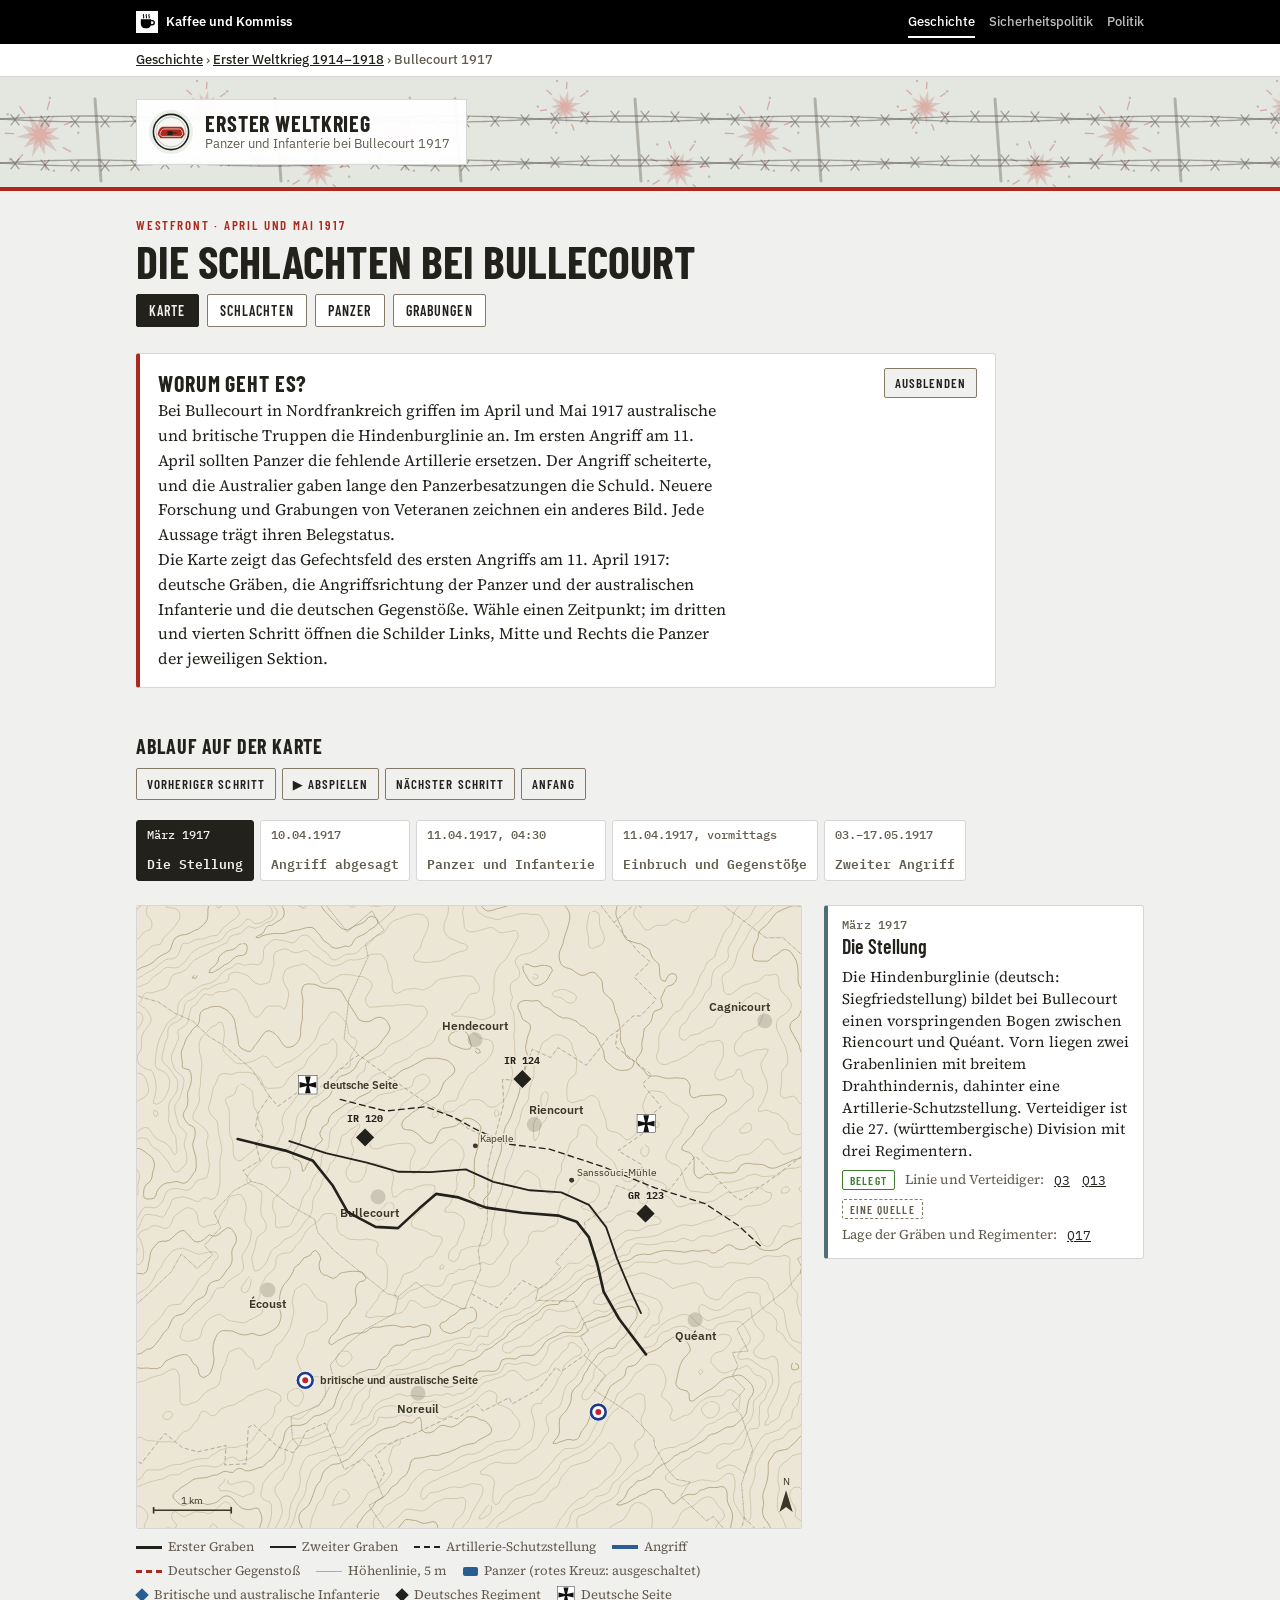
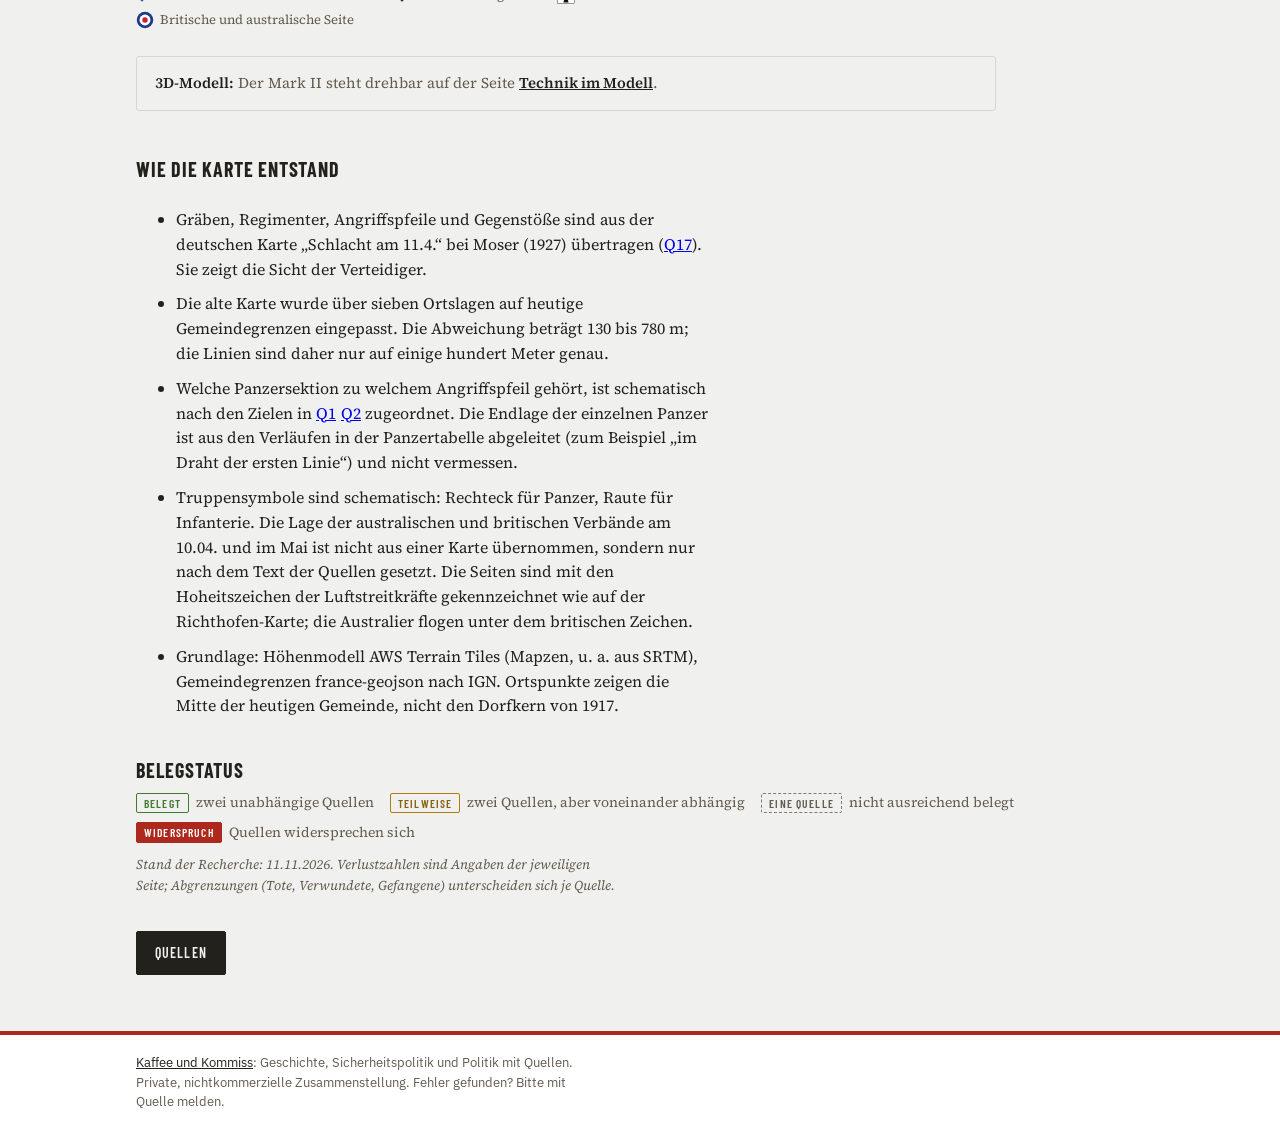
==== commit 169f7f76: "Fußzeile/Untertitel: Reihenfolge Geschichte, Sicherheitspolitik, Politik wie Kopfleiste Co-Authored-" ====
--- a/index.html
+++ b/index.html
@@ -211,6 +211,20 @@
   document.querySelectorAll('.kpanel .zur').forEach(function (b) { b.addEventListener('click', function () { setStep(cur); }); });
   setStep('1');
 })();
+// Handy: Kasten „Worum geht es?“ auf den ersten Absatz kürzen, Rest per „Weiterlesen“ (wie Richthofen und Jünger)
+(function () {
+  var it = document.getElementById('intro');
+  if (!it || !window.matchMedia || !matchMedia('(max-width: 640px)').matches) return;
+  var ps = [].filter.call(it.children, function (e) { return e.tagName === 'P'; });
+  if (ps.length < 2) return;
+  var b = document.createElement('button');
+  b.type = 'button'; b.className = 'mehr'; b.textContent = 'Weiterlesen';
+  ps[0].after(b); it.classList.add('kurz');
+  b.addEventListener('click', function () {
+    it.classList.remove('kurz'); b.remove();
+    ps[1].setAttribute('tabindex', '-1'); ps[1].focus({ preventScroll: true });
+  });
+})();
 </script>
   <section class="sect" aria-labelledby="stH">
     <h2 id="stH">Belegstatus</h2>
@@ -226,7 +240,7 @@
   <p class="qnav"><a class="qbtn" href="quellen.html">Quellen</a></p>
 </main>
 <footer class="kk-fuss"><div class="kk-in">
-  <p><a href="https://kaffeeundkommiss.github.io/">Kaffee und Kommiss</a>: Politik, Geschichte und Sicherheitspolitik mit Quellen. Private, nichtkommerzielle Zusammenstellung. Fehler gefunden? Bitte mit Quelle melden.</p>
+  <p><a href="https://kaffeeundkommiss.github.io/">Kaffee und Kommiss</a>: Geschichte, Sicherheitspolitik und Politik mit Quellen. Private, nichtkommerzielle Zusammenstellung. Fehler gefunden? Bitte mit Quelle melden.</p>
 </div></footer>
 </body>
 </html>
--- a/basis.css
+++ b/basis.css
@@ -45,6 +45,13 @@
 .kk-schild{display:inline-flex;align-items:center;gap:12px;background:var(--kk-schild);padding:10px 16px 10px 12px;border:1px solid var(--kk-linie);color:var(--kk-tinte);text-decoration:none}
 .kk-name{font:700 22px/1.05 var(--kk-titel);text-transform:uppercase;letter-spacing:.04em}
 .kk-unter{font:400 13px/1.35 var(--kk-text);color:var(--kk-grau)}
+/* Handy: Kopfband flacher, damit Hauptinhalt früher sichtbar ist (Arbeitspaket 3, 22.11.2026).
+   Gilt für beide Kopfbauarten (.kk-kopf und header.top). :root:root hebt die Spezifität über die
+   seiteneigenen Regeln in style.css/bereich.css, die nach basis.css geladen werden. Desktop unverändert. */
+@media (max-width:640px){
+  :root:root .kk-kopf .kk-in,:root:root .kk-kopf .wrap,:root:root header.top>.wrap{padding-top:12px;padding-bottom:12px;row-gap:8px}
+  :root:root .kk-schild,:root:root header.top .marke{padding:7px 12px 7px 10px}
+}
 
 /* Fuß */
 .kk-fuss{border-top:4px solid var(--kk-akzent);background:var(--kk-papier);color:var(--kk-grau);font:400 13px/1.5 var(--kk-text)}
--- a/seite.css
+++ b/seite.css
@@ -255,3 +255,20 @@
 .kplay button { font: 600 13px/1 var(--f-display); letter-spacing: .08em; text-transform: uppercase; padding: 8px 10px 7px; min-height: 32px; border: 1px solid var(--border); border-radius: 2px; background: var(--paper); color: var(--ink); cursor: pointer }
 .kplay button[aria-pressed="true"] { background: var(--ink); color: var(--paper); border-color: var(--ink) }
 
+
+/* Handy: gekürzter Kasten „Worum geht es?“ (Skript in index.html), Rest per „Weiterlesen“ */
+.intro.kurz > .mehr ~ * { display: none }
+.intro .mehr { justify-self: start; display: inline-flex; align-items: center; gap: 6px; min-height: 36px; padding: 4px 0; border: 0; background: none; color: var(--ink); font: inherit; font-weight: 600; text-transform: none; letter-spacing: normal; text-decoration: underline; text-underline-offset: 3px; cursor: pointer }
+.intro .mehr::after { content: "▾"; text-decoration: none; font-size: .85em }
+.intro .mehr:focus-visible { outline: 2px solid var(--red); outline-offset: 2px }
+.intro > p[tabindex="-1"]:focus { outline: none }
+/* Handy: Karte zuerst, darunter Abspielen, Schritttext und Zeitpunkte (wie Richthofen und Jünger) */
+@media (max-width: 640px) {
+  .sect:has(> .kwrap) { display: flex; flex-direction: column; gap: 10px }
+  .sect:has(> .kwrap) > h2 { margin-bottom: 0 }
+  .sect > .kwrap { display: contents }
+  .kwrap > .kfig { order: 1 }
+  .sect > .kplay { order: 2; margin: 0 }
+  .kwrap > .kpanel { order: 3 }
+  .sect > .ksteps { order: 4; margin-top: 4px }
+}
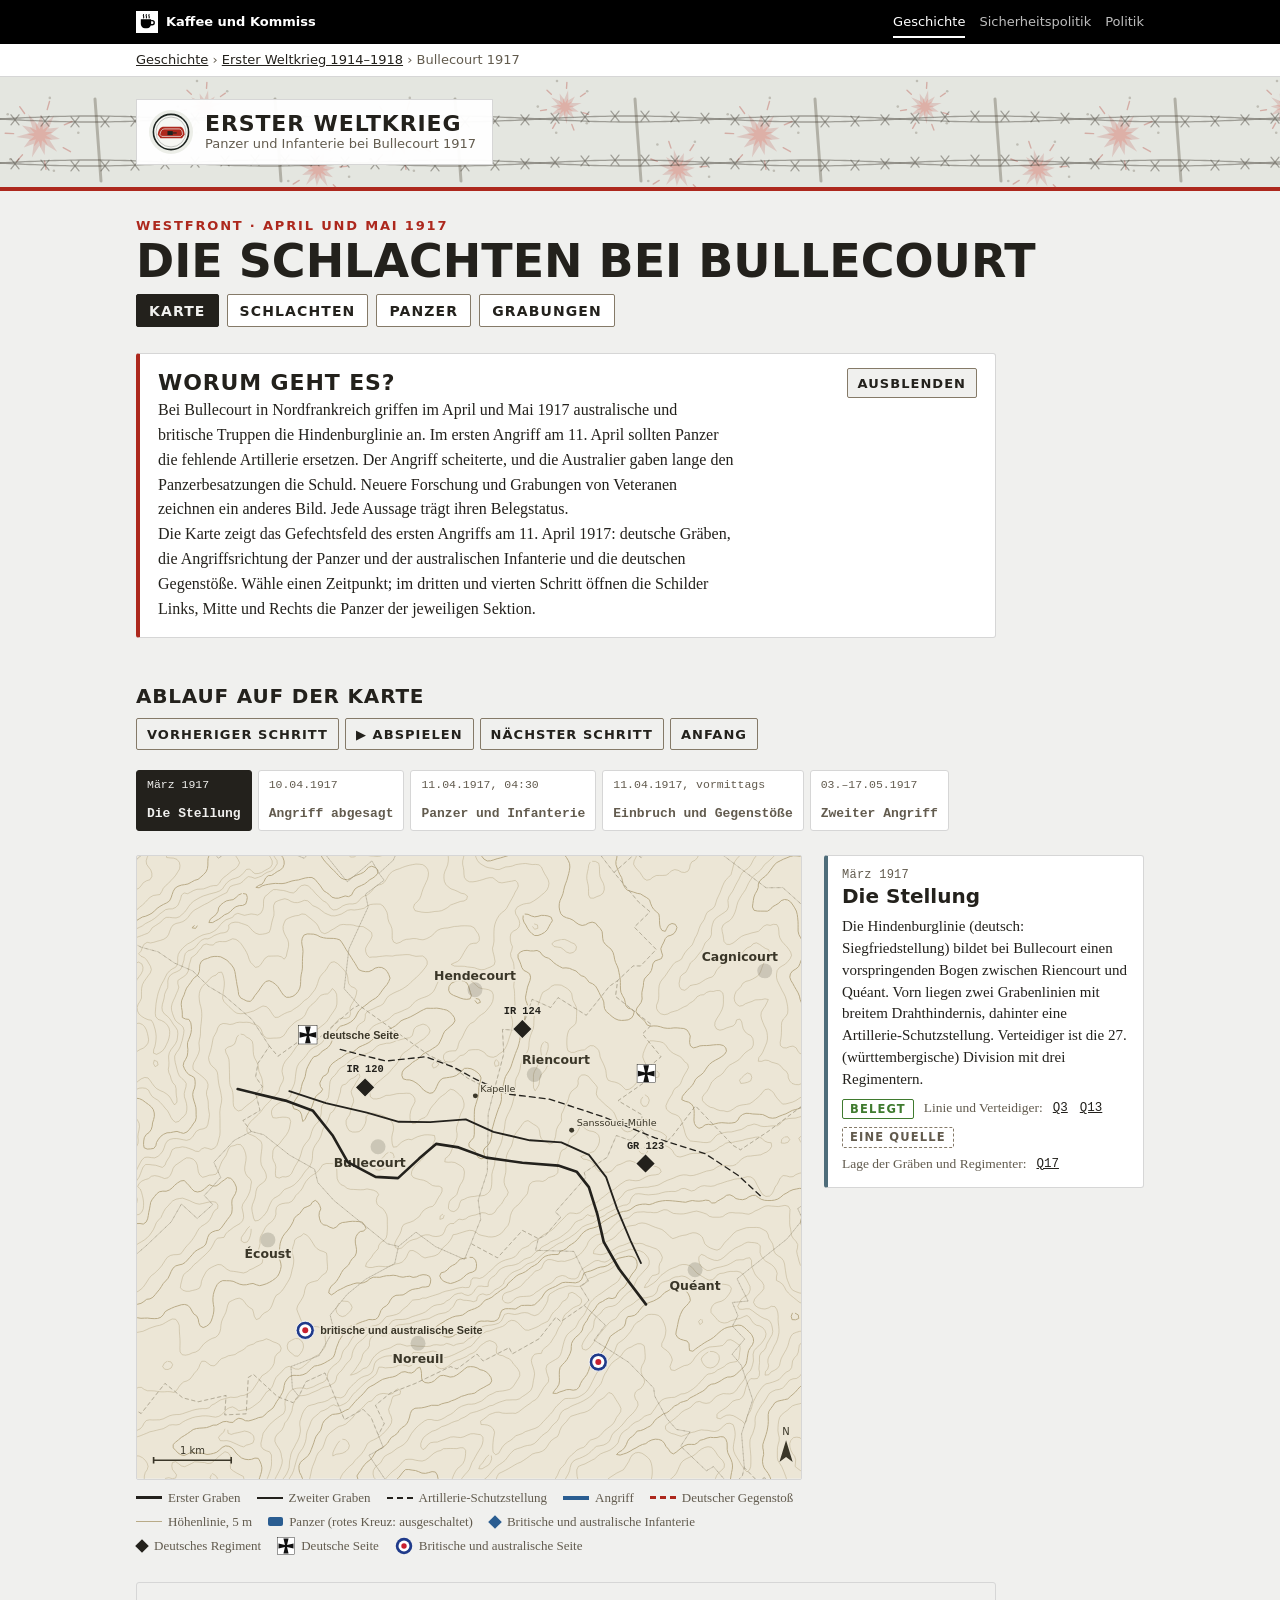
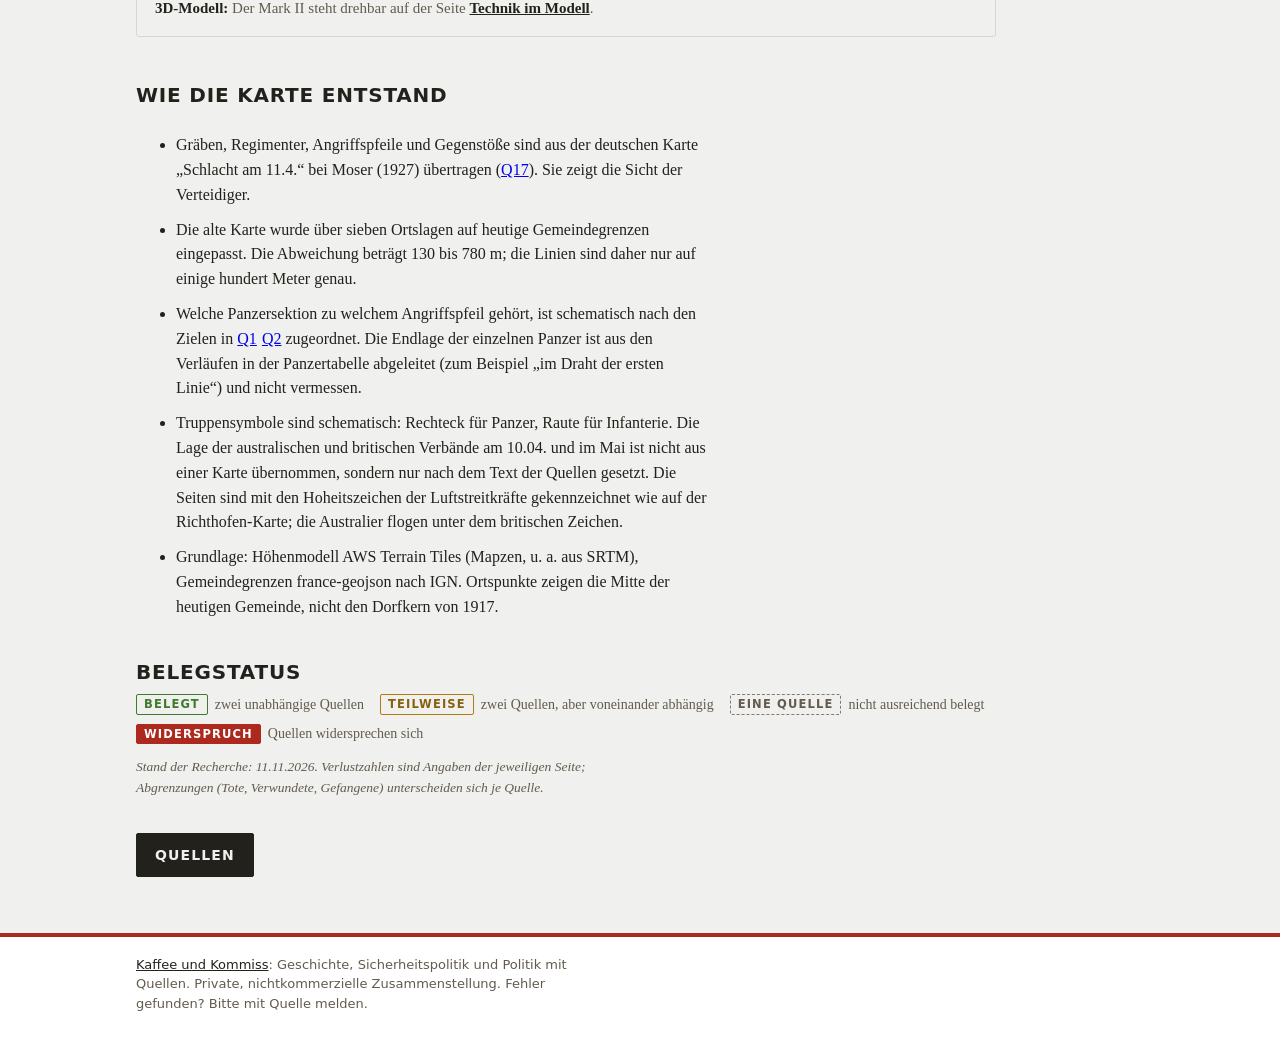
==== commit 32982d0e: "Schriften von kaffeeundkommiss.github.io statt Google Fonts laden Google-Fonts-Links und preconnect " ====
--- a/index.html
+++ b/index.html
@@ -27,9 +27,7 @@
 <link rel="apple-touch-icon" sizes="180x180" href="icons/apple-touch-icon.png">
 <link rel="manifest" href="manifest.webmanifest">
 <link rel="stylesheet" href="site.css">
-<link rel="preconnect" href="https://fonts.googleapis.com">
-<link rel="preconnect" href="https://fonts.gstatic.com" crossorigin>
-<link rel="stylesheet" href="https://fonts.googleapis.com/css2?family=Barlow+Condensed:wght@500;600;700&family=Source+Serif+4:opsz,wght@8..60,400;8..60,600&family=IBM+Plex+Sans:wght@400;500;600;700&family=IBM+Plex+Mono:wght@400;500;600&display=swap">
+<link rel="stylesheet" href="https://kaffeeundkommiss.github.io/schriften/schriften.css">
 <link rel="stylesheet" href="basis.css">
 <link rel="stylesheet" href="seite.css">
 <link rel="stylesheet" href="bereich.css">
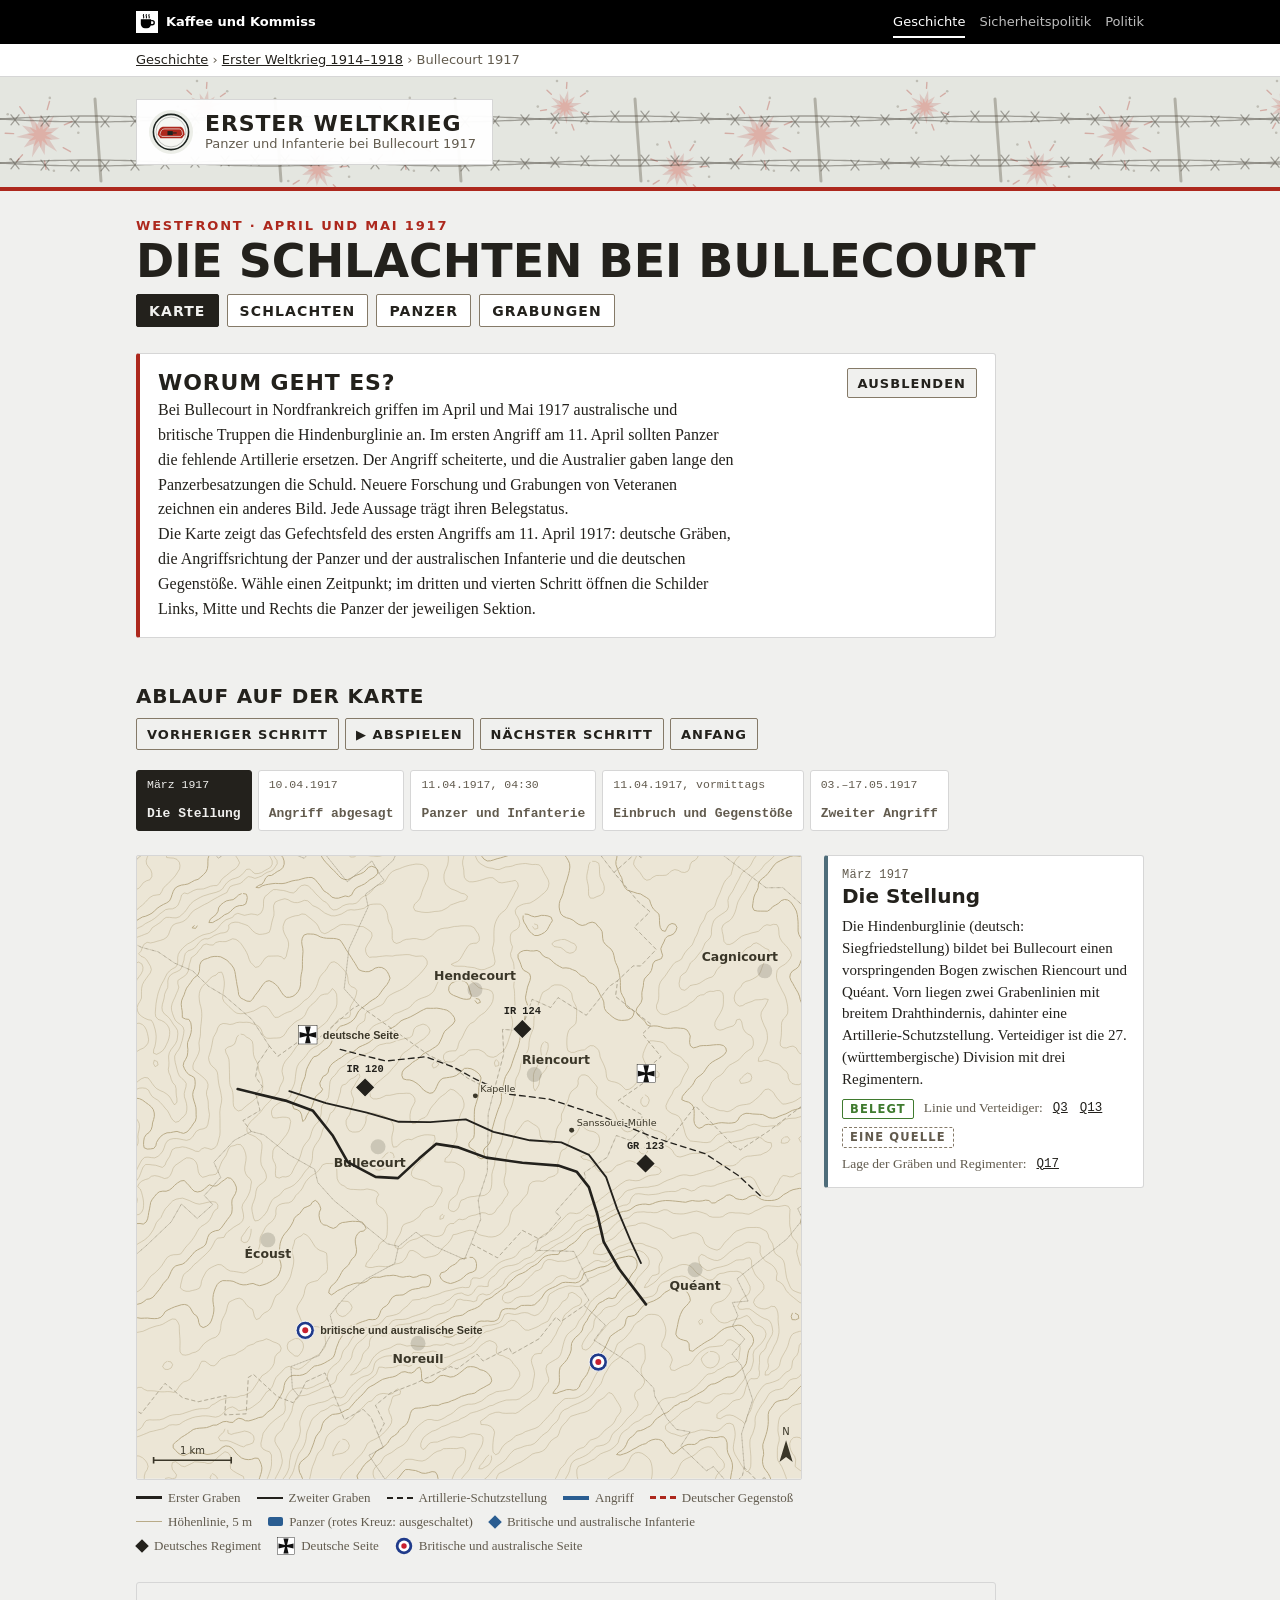
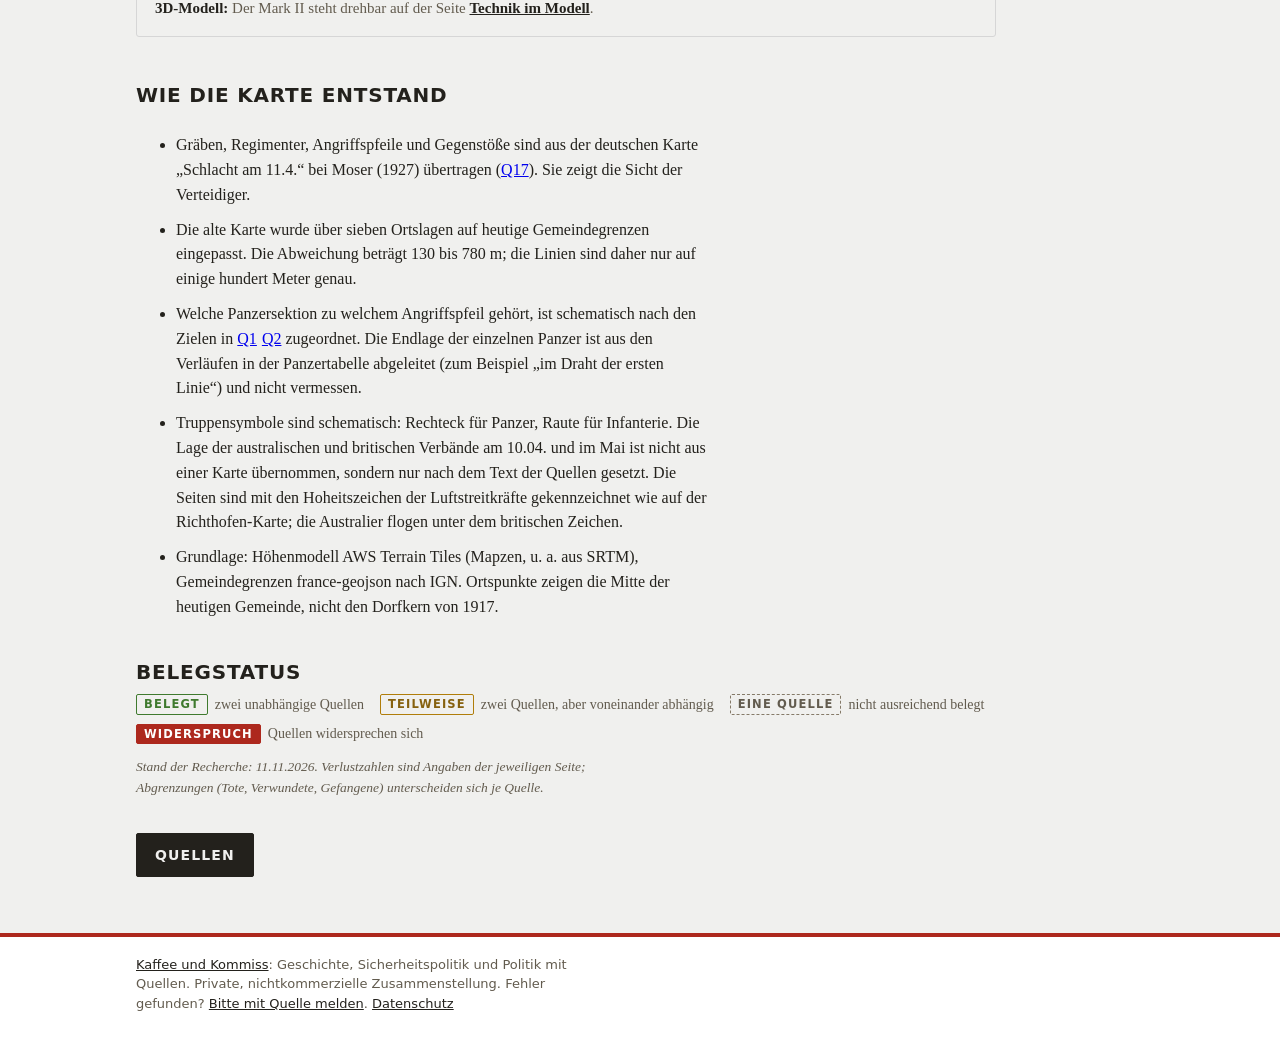
==== commit 6f474b5a: "Fußzeile: Meldeweg und Datenschutz verlinken „Bitte mit Quelle melden“ verweist auf https://kaffeeun" ====
--- a/index.html
+++ b/index.html
@@ -238,7 +238,7 @@
   <p class="qnav"><a class="qbtn" href="quellen.html">Quellen</a></p>
 </main>
 <footer class="kk-fuss"><div class="kk-in">
-  <p><a href="https://kaffeeundkommiss.github.io/">Kaffee und Kommiss</a>: Geschichte, Sicherheitspolitik und Politik mit Quellen. Private, nichtkommerzielle Zusammenstellung. Fehler gefunden? Bitte mit Quelle melden.</p>
+  <p><a href="https://kaffeeundkommiss.github.io/">Kaffee und Kommiss</a>: Geschichte, Sicherheitspolitik und Politik mit Quellen. Private, nichtkommerzielle Zusammenstellung. Fehler gefunden? <a href="https://kaffeeundkommiss.github.io/kontakt/">Bitte mit Quelle melden</a>. <a href="https://kaffeeundkommiss.github.io/kontakt/#datenschutz">Datenschutz</a></p>
 </div></footer>
 </body>
 </html>
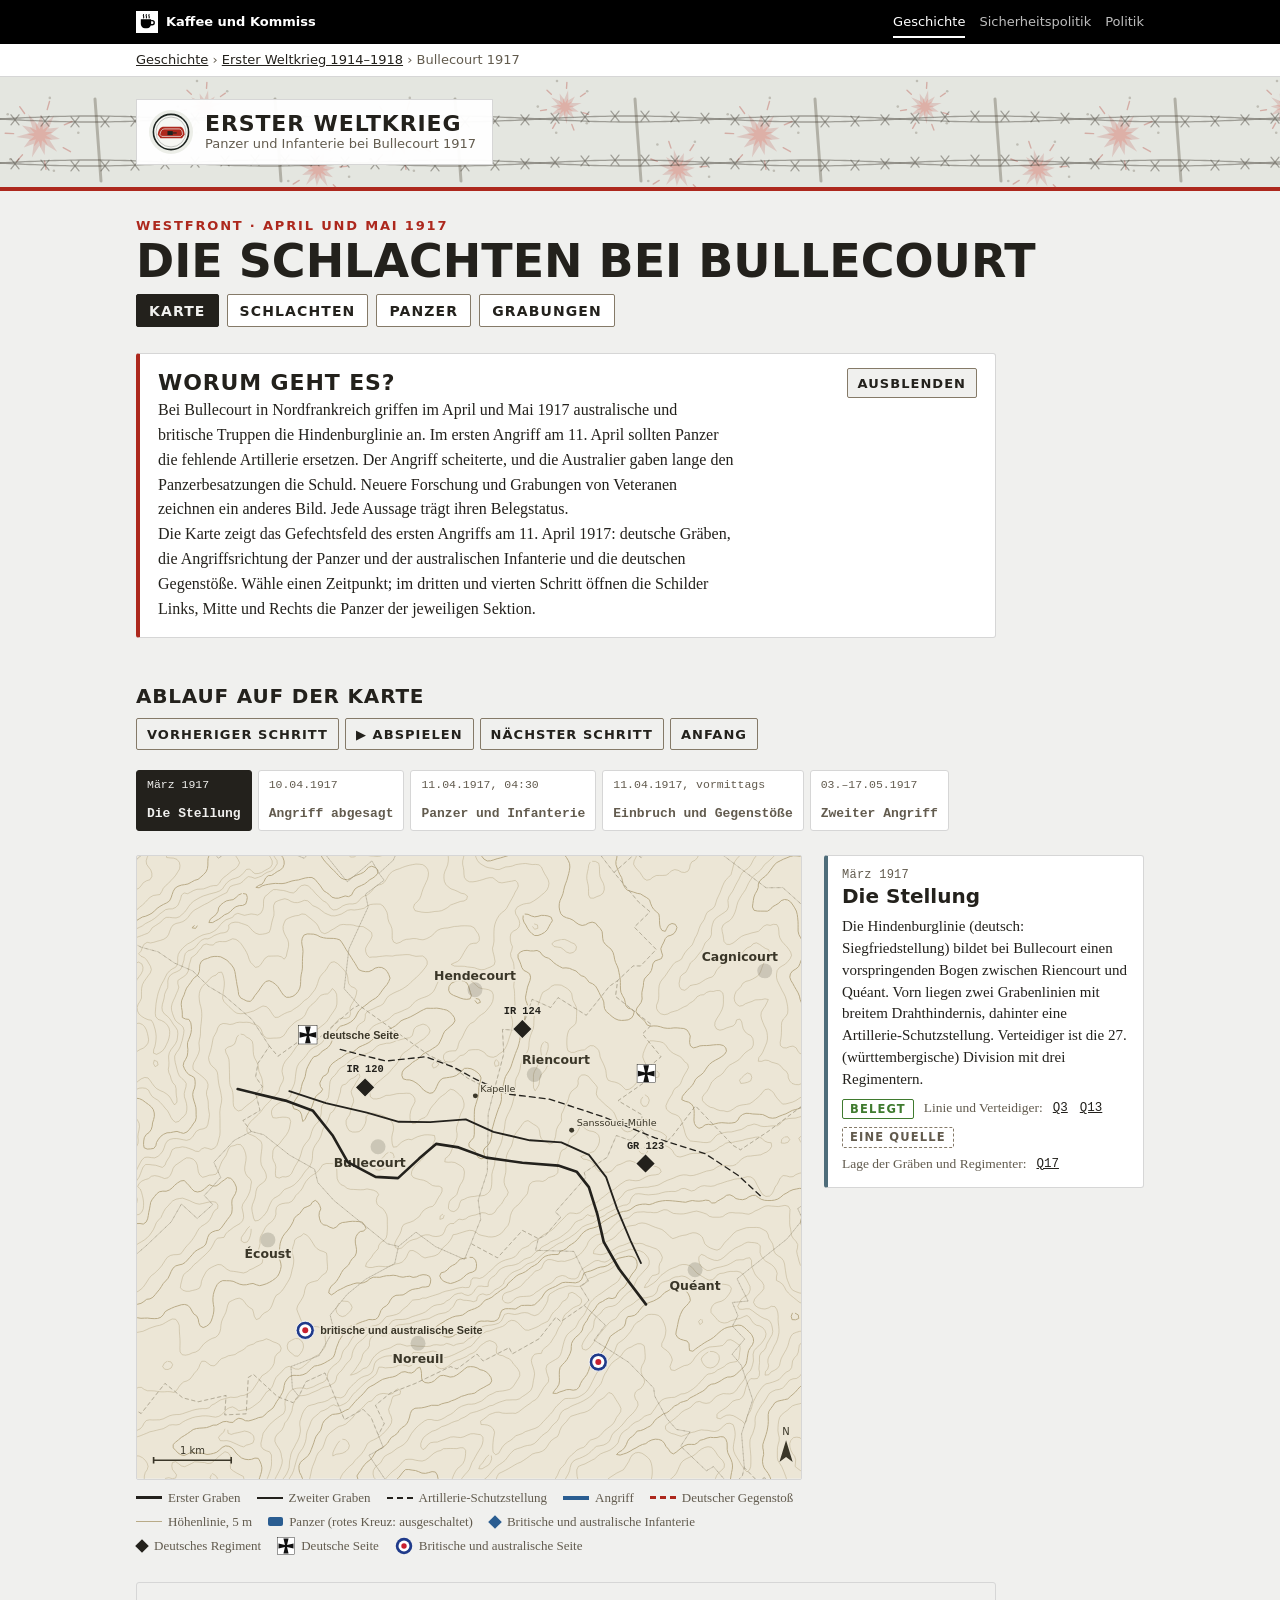
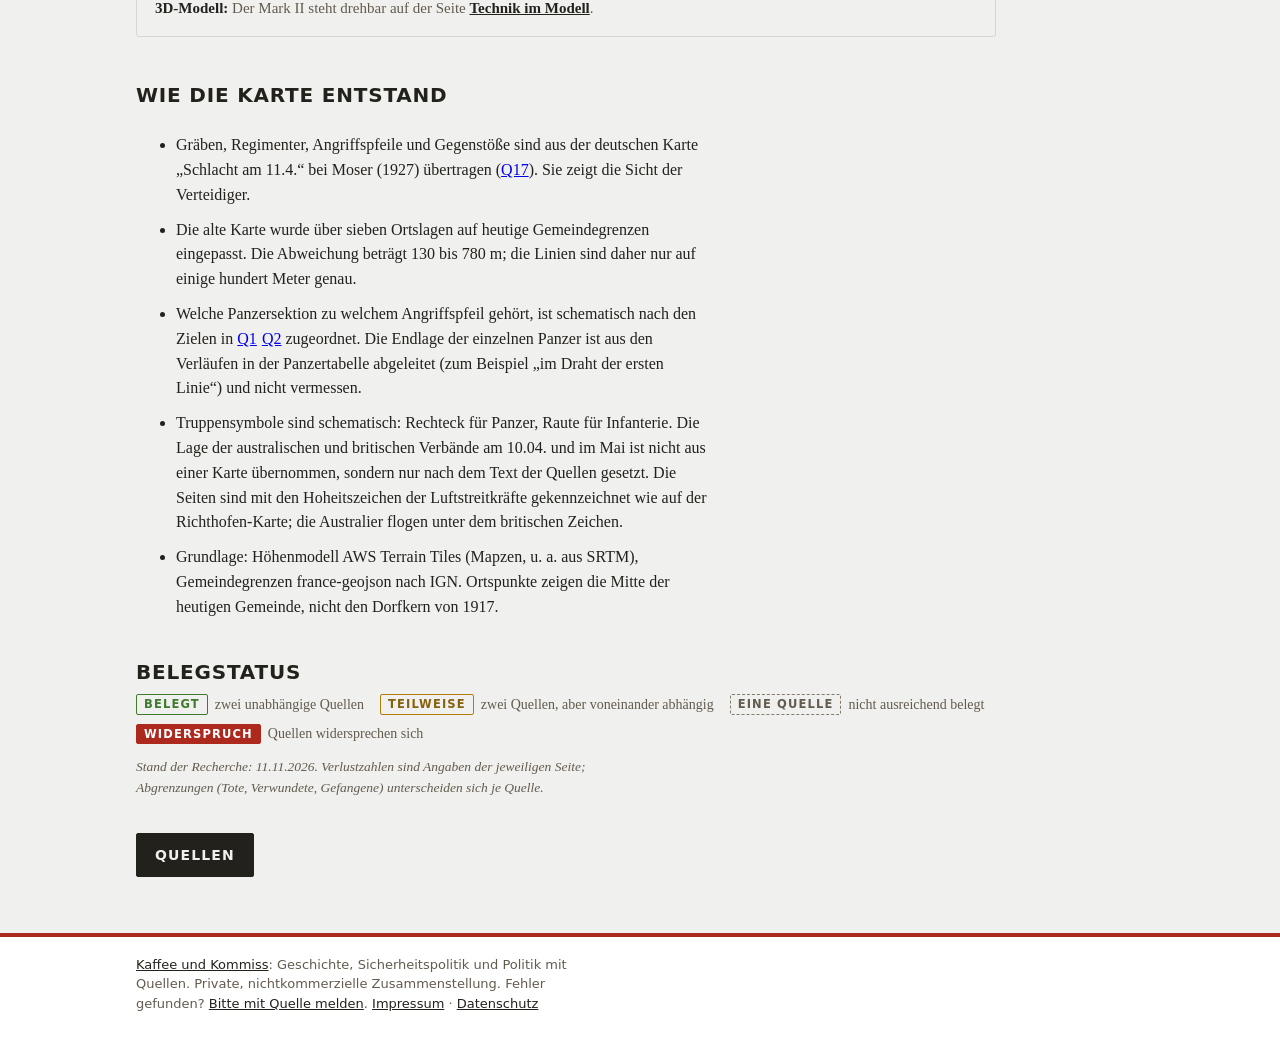
==== commit 8812eac2: "Fußzeile: Link Impressum ergänzen Co-Authored-By: Claude Opus 5.5 <noreply@anthropic.com> Claude-Ses" ====
--- a/index.html
+++ b/index.html
@@ -238,7 +238,7 @@
   <p class="qnav"><a class="qbtn" href="quellen.html">Quellen</a></p>
 </main>
 <footer class="kk-fuss"><div class="kk-in">
-  <p><a href="https://kaffeeundkommiss.github.io/">Kaffee und Kommiss</a>: Geschichte, Sicherheitspolitik und Politik mit Quellen. Private, nichtkommerzielle Zusammenstellung. Fehler gefunden? <a href="https://kaffeeundkommiss.github.io/kontakt/">Bitte mit Quelle melden</a>. <a href="https://kaffeeundkommiss.github.io/kontakt/#datenschutz">Datenschutz</a></p>
+  <p><a href="https://kaffeeundkommiss.github.io/">Kaffee und Kommiss</a>: Geschichte, Sicherheitspolitik und Politik mit Quellen. Private, nichtkommerzielle Zusammenstellung. Fehler gefunden? <a href="https://kaffeeundkommiss.github.io/kontakt/">Bitte mit Quelle melden</a>. <a href="https://kaffeeundkommiss.github.io/kontakt/#impressum">Impressum</a> · <a href="https://kaffeeundkommiss.github.io/kontakt/#datenschutz">Datenschutz</a></p>
 </div></footer>
 </body>
 </html>
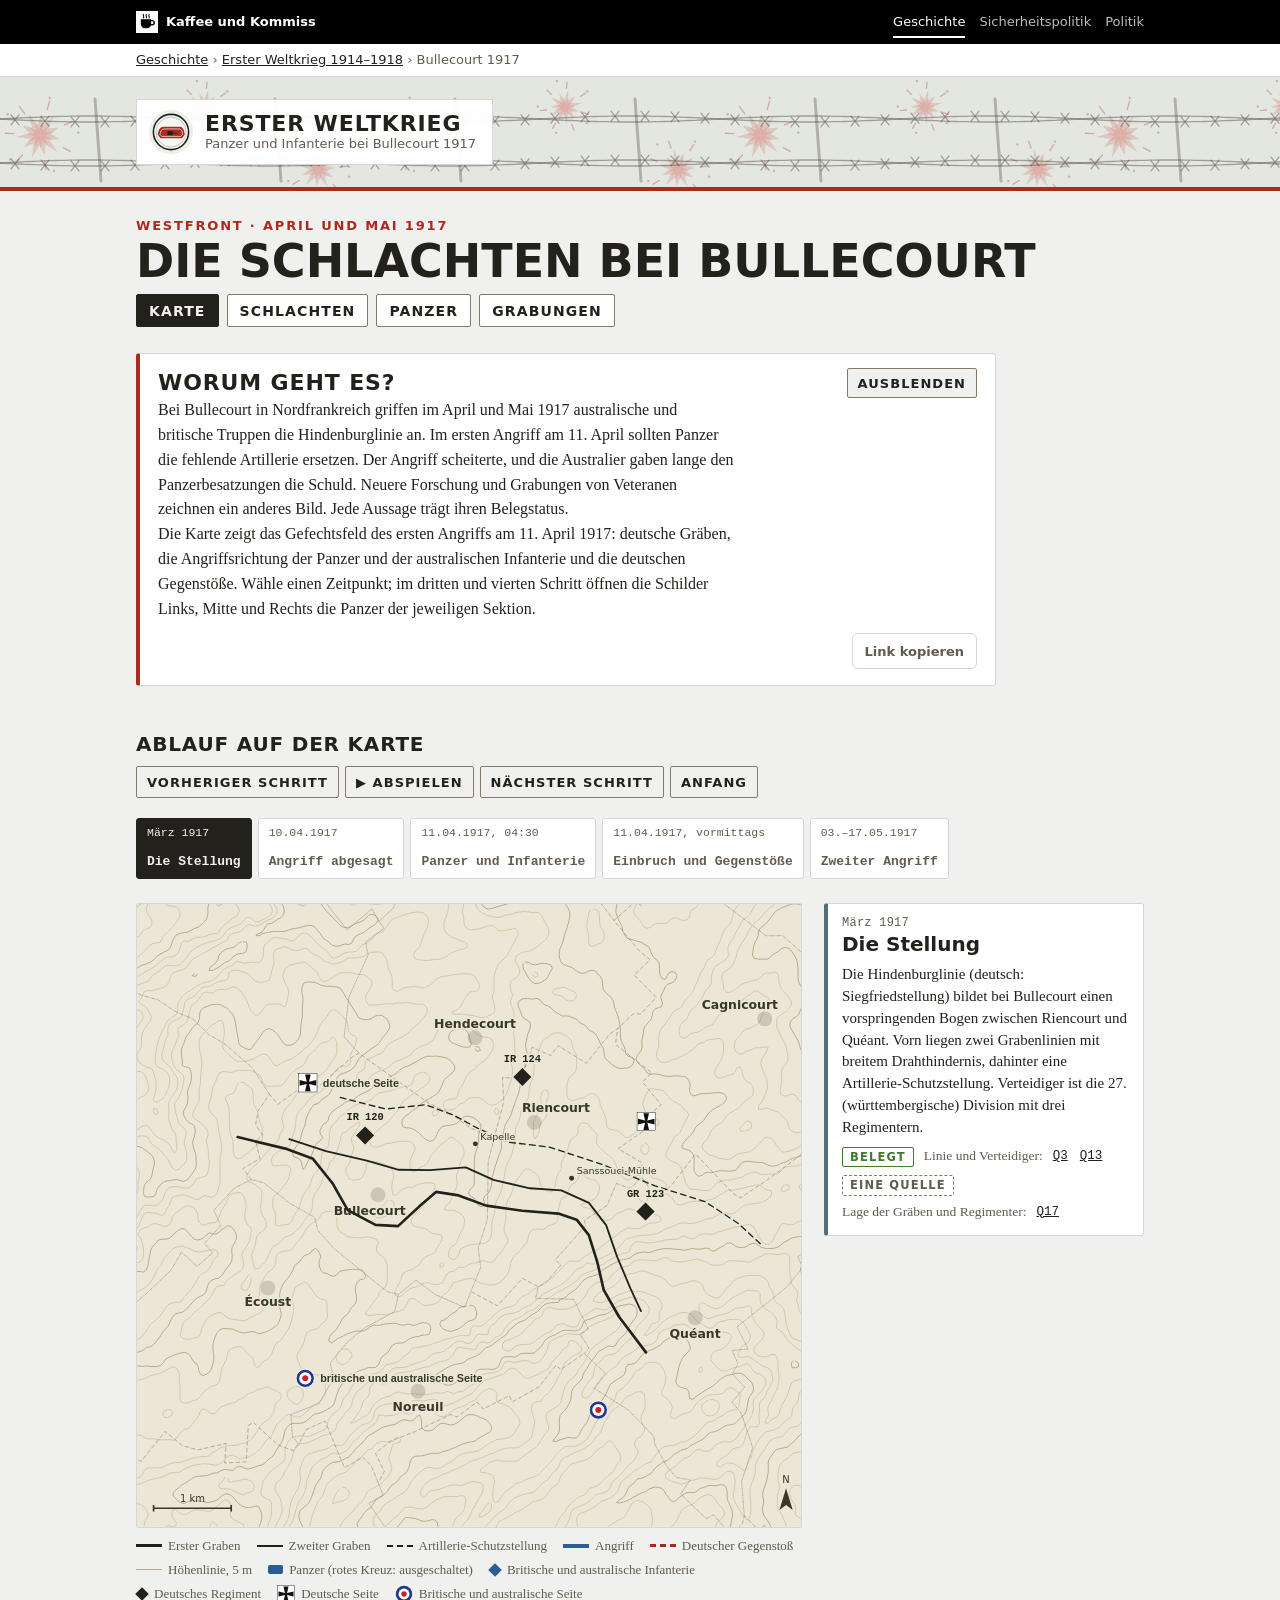
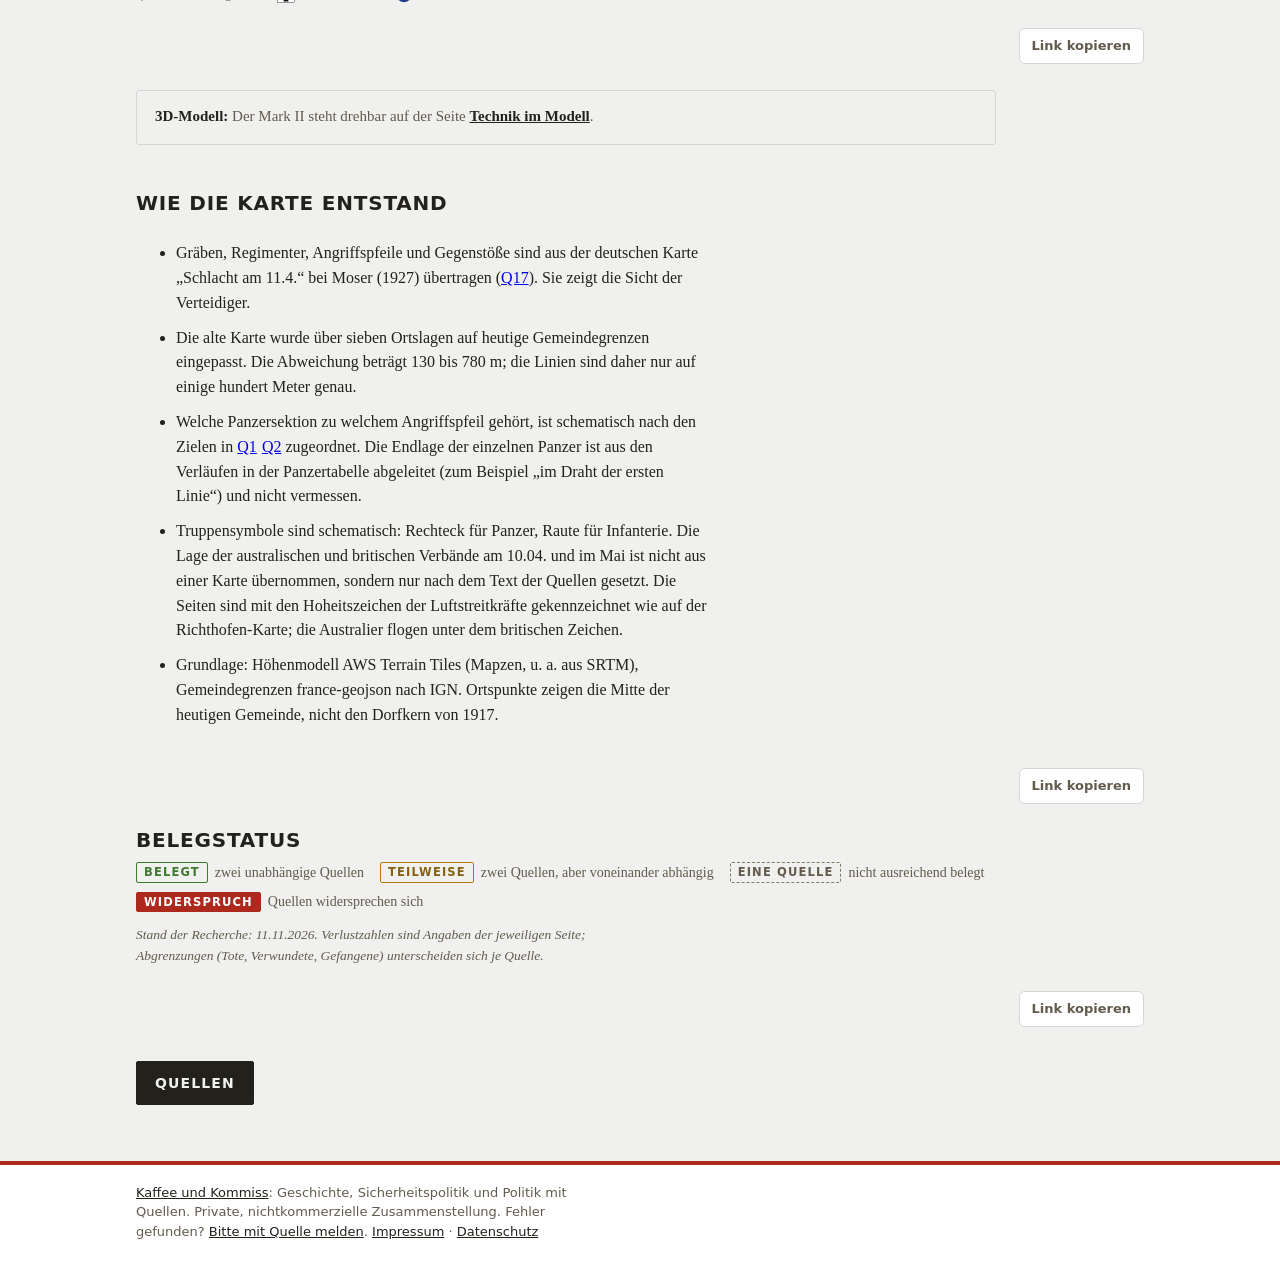
==== commit 1c9594f9: "Link teilen: „Link kopieren“ je Abschnitt wie in den Parteimonitoren Neues Skript link-teilen.js set" ====
--- a/index.html
+++ b/index.html
@@ -240,5 +240,6 @@
 <footer class="kk-fuss"><div class="kk-in">
   <p><a href="https://kaffeeundkommiss.github.io/">Kaffee und Kommiss</a>: Geschichte, Sicherheitspolitik und Politik mit Quellen. Private, nichtkommerzielle Zusammenstellung. Fehler gefunden? <a href="https://kaffeeundkommiss.github.io/kontakt/">Bitte mit Quelle melden</a>. <a href="https://kaffeeundkommiss.github.io/kontakt/#impressum">Impressum</a> · <a href="https://kaffeeundkommiss.github.io/kontakt/#datenschutz">Datenschutz</a></p>
 </div></footer>
+<script src="link-teilen.js?v=1" defer></script>
 </body>
 </html>
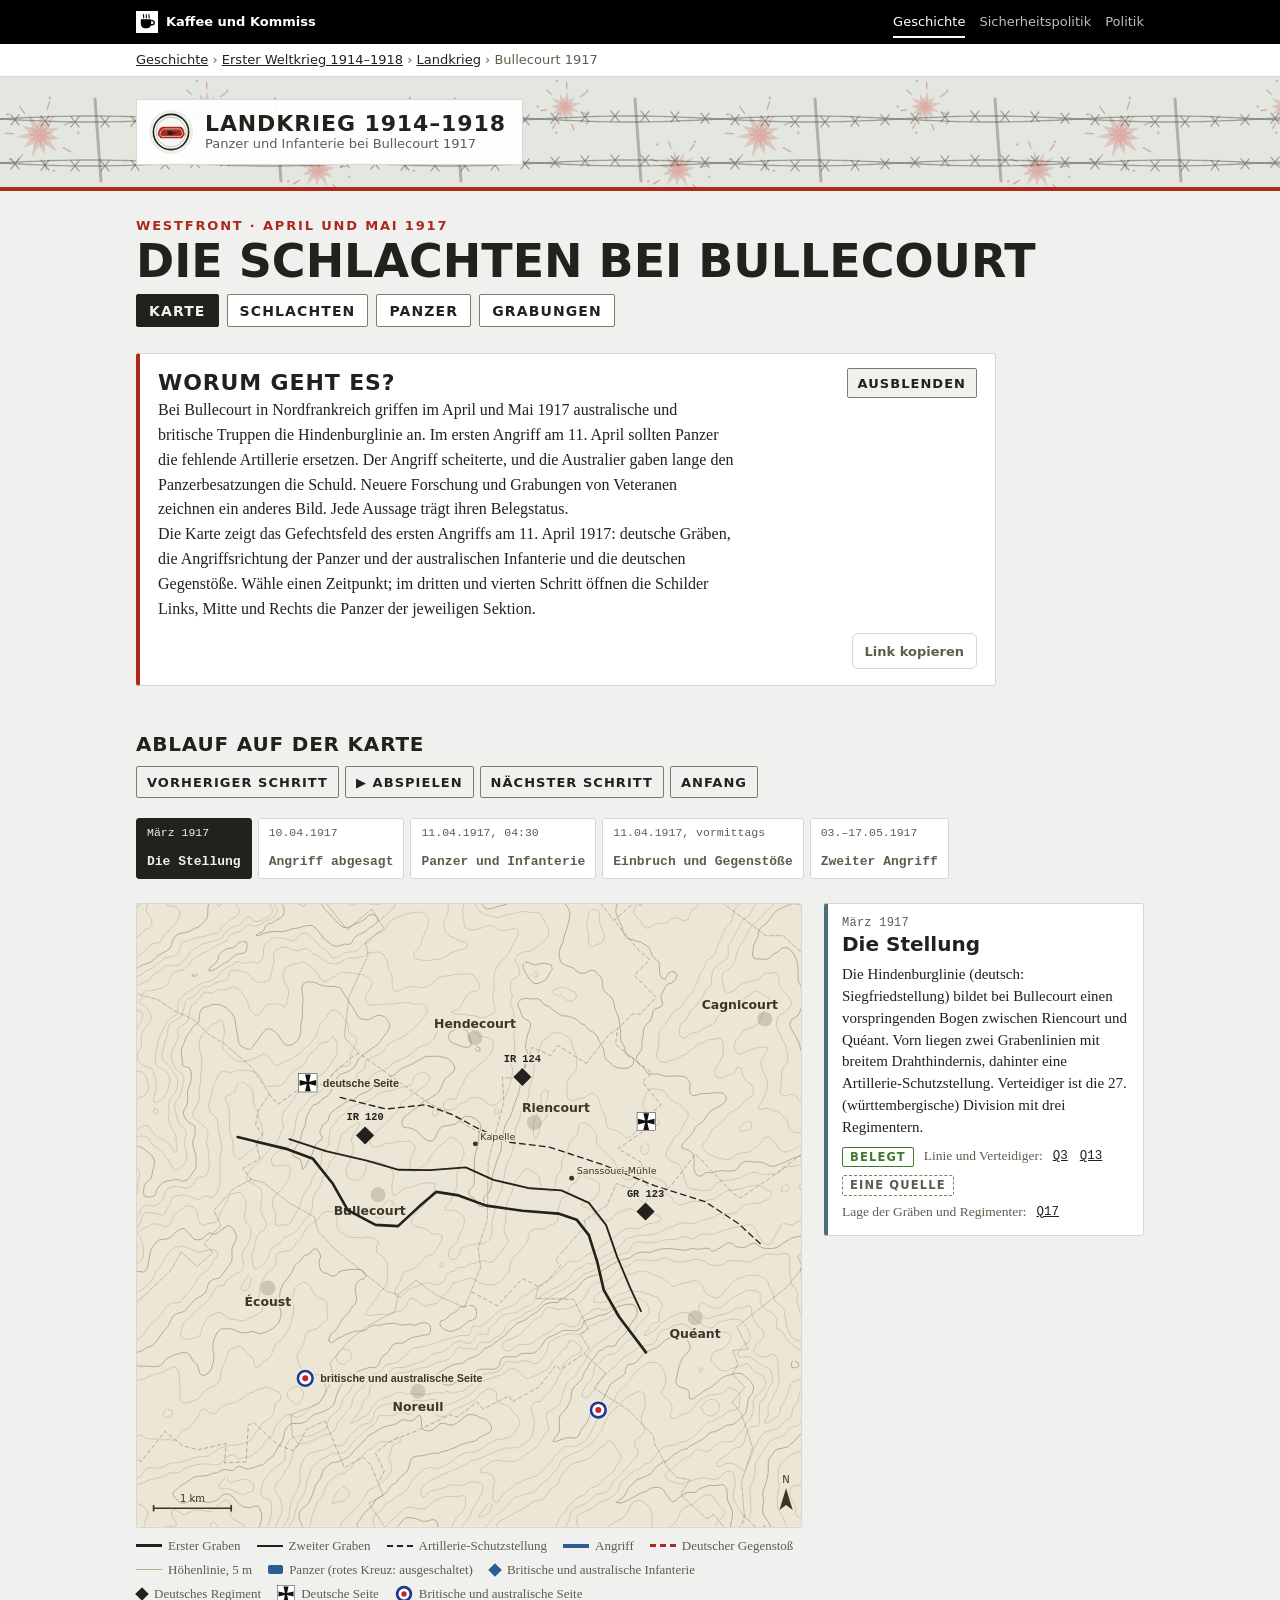
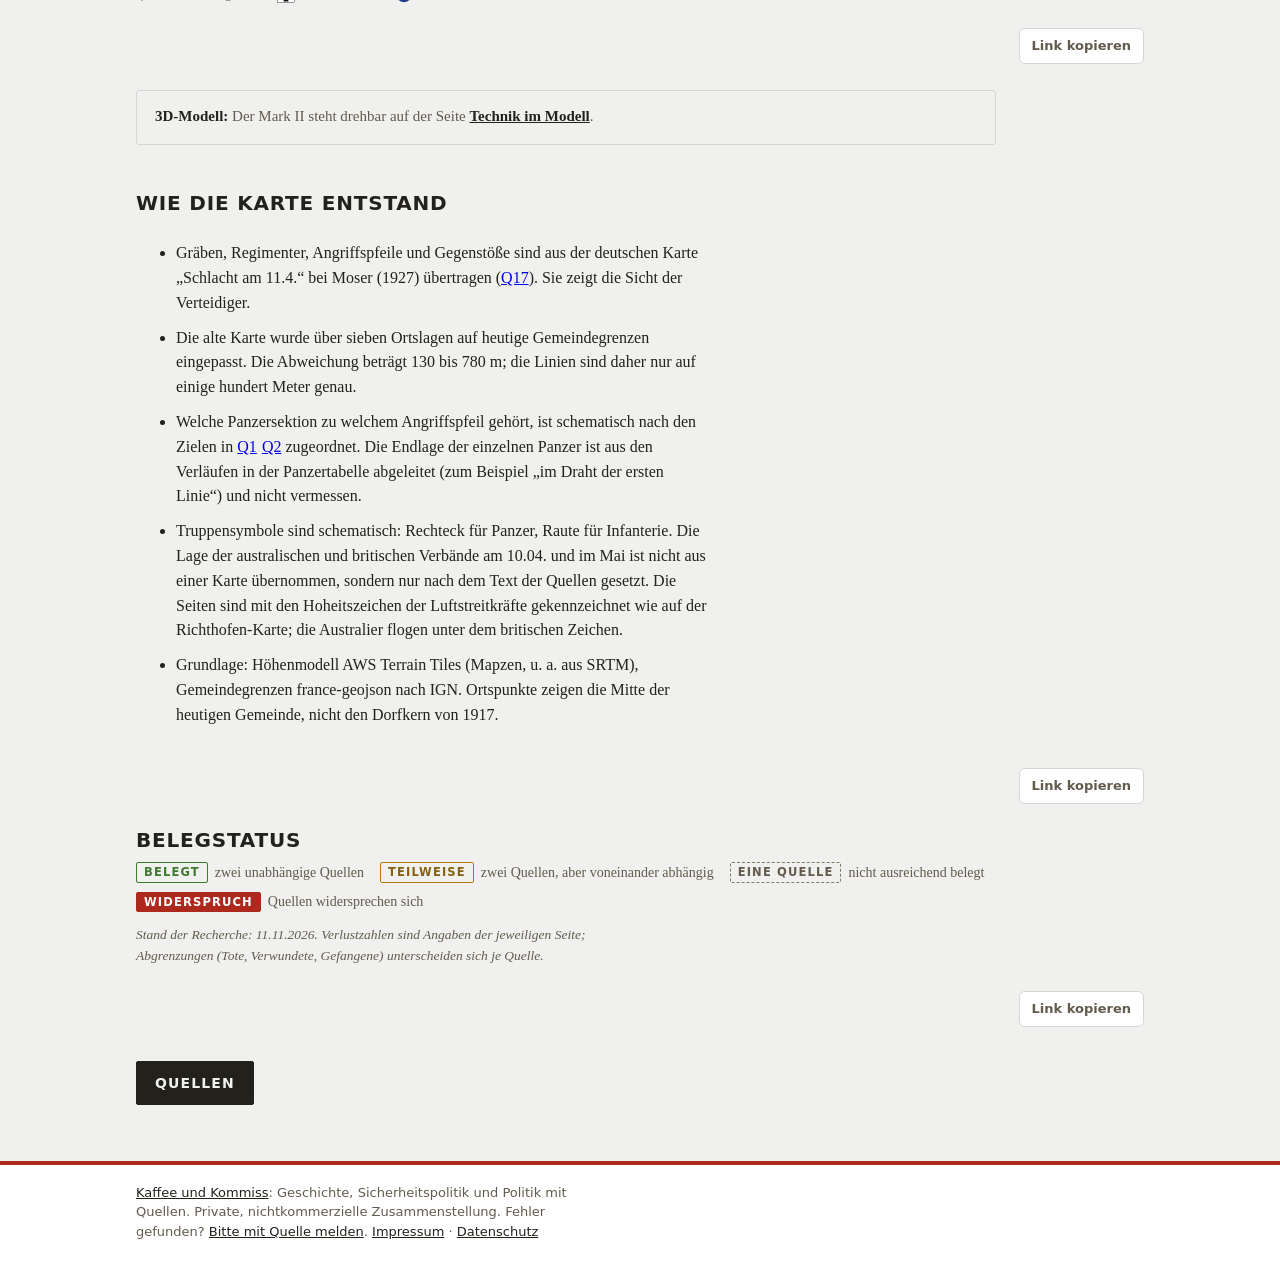
==== commit 1bf3b818: "Pfad und Schild: Bullecourt-Seiten unter Erster Weltkrieg › Landkrieg Co-Authored-By: Claude Opus 5." ====
--- a/index.html
+++ b/index.html
@@ -37,9 +37,9 @@
   <a class="kk-haus" href="https://kaffeeundkommiss.github.io/"><img src="kk-tasse.svg" alt="" width="22" height="22"><span>Kaffee und Kommiss</span></a>
   <nav class="kk-bereiche" aria-label="Bereiche"><a href="https://kaffeeundkommiss.github.io/geschichte/" aria-current="true">Geschichte</a><a href="https://kaffeeundkommiss.github.io/sicherheitspolitik/"><span class="kk-lang">Sicherheitspolitik</span><span class="kk-kurz">Sicherheit</span></a><a href="https://kaffeeundkommiss.github.io/politik/">Politik</a></nav>
 </div></div>
-<nav class="kk-pfad" aria-label="Pfad"><div class="kk-in"><a href="https://kaffeeundkommiss.github.io/geschichte/">Geschichte</a> › <a href="https://kaffeeundkommiss.github.io/geschichte/erster-weltkrieg/">Erster Weltkrieg 1914–1918</a> › <span aria-current="page">Bullecourt 1917</span></div></nav>
+<nav class="kk-pfad" aria-label="Pfad"><div class="kk-in"><a href="https://kaffeeundkommiss.github.io/geschichte/">Geschichte</a> › <a href="https://kaffeeundkommiss.github.io/geschichte/erster-weltkrieg/">Erster Weltkrieg 1914–1918</a> › <a href="https://kaffeeundkommiss.github.io/geschichte/erster-weltkrieg/landkrieg/">Landkrieg</a> › <span aria-current="page">Bullecourt 1917</span></div></nav>
 <div class="kk-kopf"><div class="kk-in">
-  <a class="kk-schild" href="https://kaffeeundkommiss.github.io/geschichte/erster-weltkrieg/"><img src="icons/favicon.svg" alt="" width="44" height="44"><span><span class="kk-name" style="display:block">Erster Weltkrieg</span><span class="kk-unter" style="display:block">Panzer und Infanterie bei Bullecourt 1917</span></span></a>
+  <a class="kk-schild" href="https://kaffeeundkommiss.github.io/geschichte/erster-weltkrieg/landkrieg/"><img src="icons/favicon.svg" alt="" width="44" height="44"><span><span class="kk-name" style="display:block">Landkrieg 1914–1918</span><span class="kk-unter" style="display:block">Panzer und Infanterie bei Bullecourt 1917</span></span></a>
 </div></div>
 <main class="wrap" id="inhalt">
   <header>
